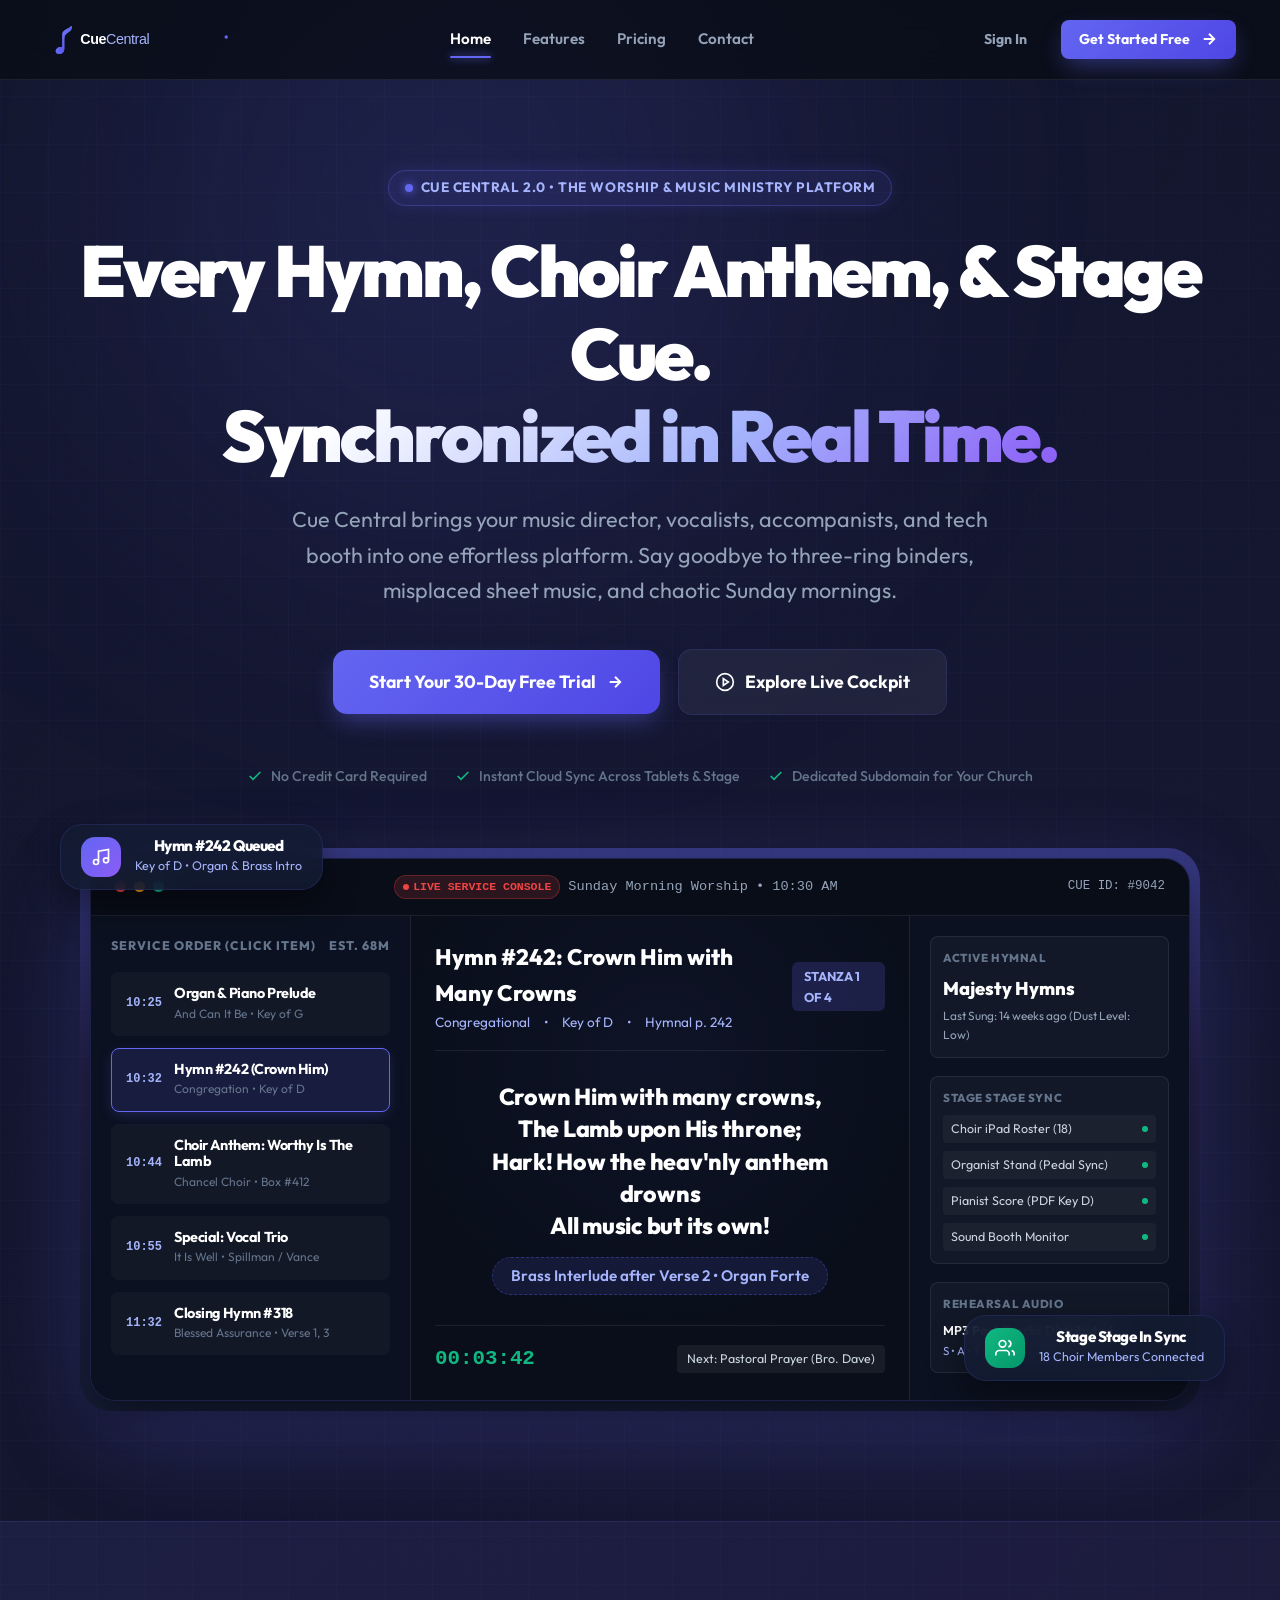
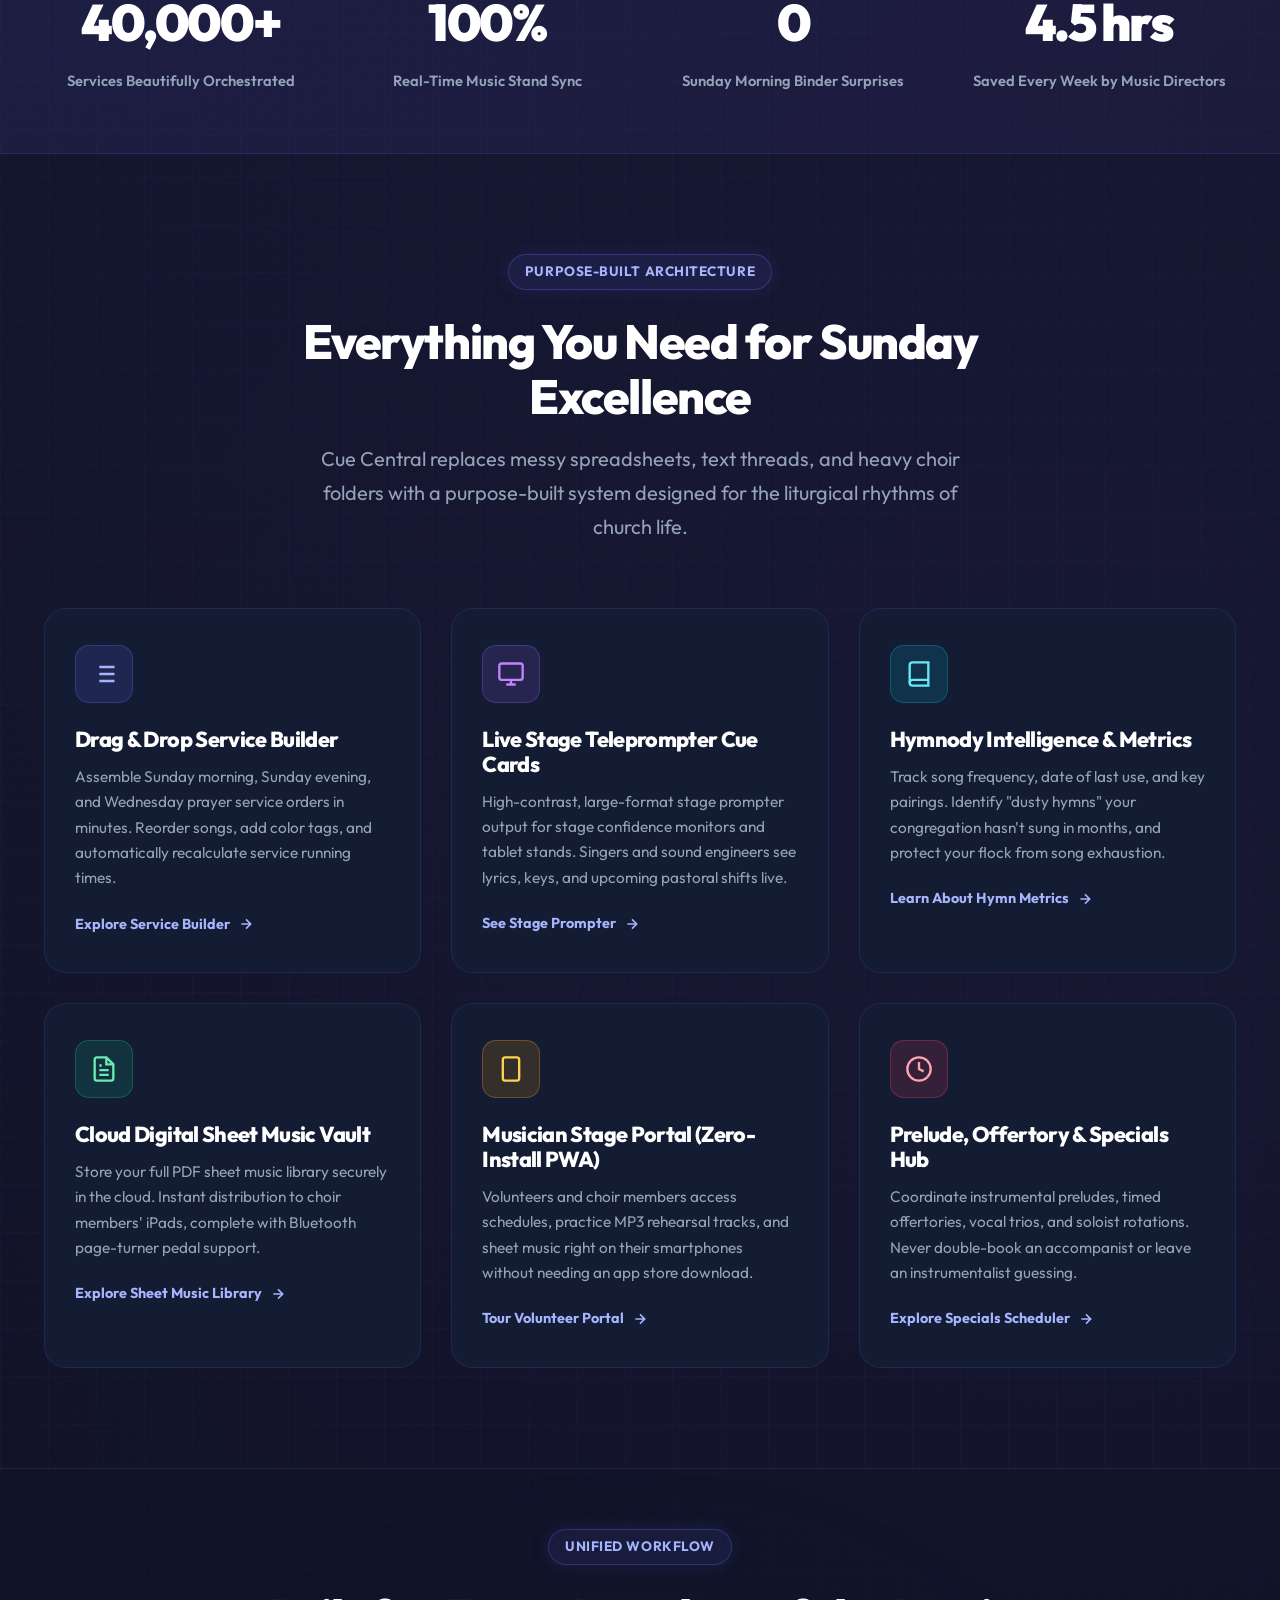
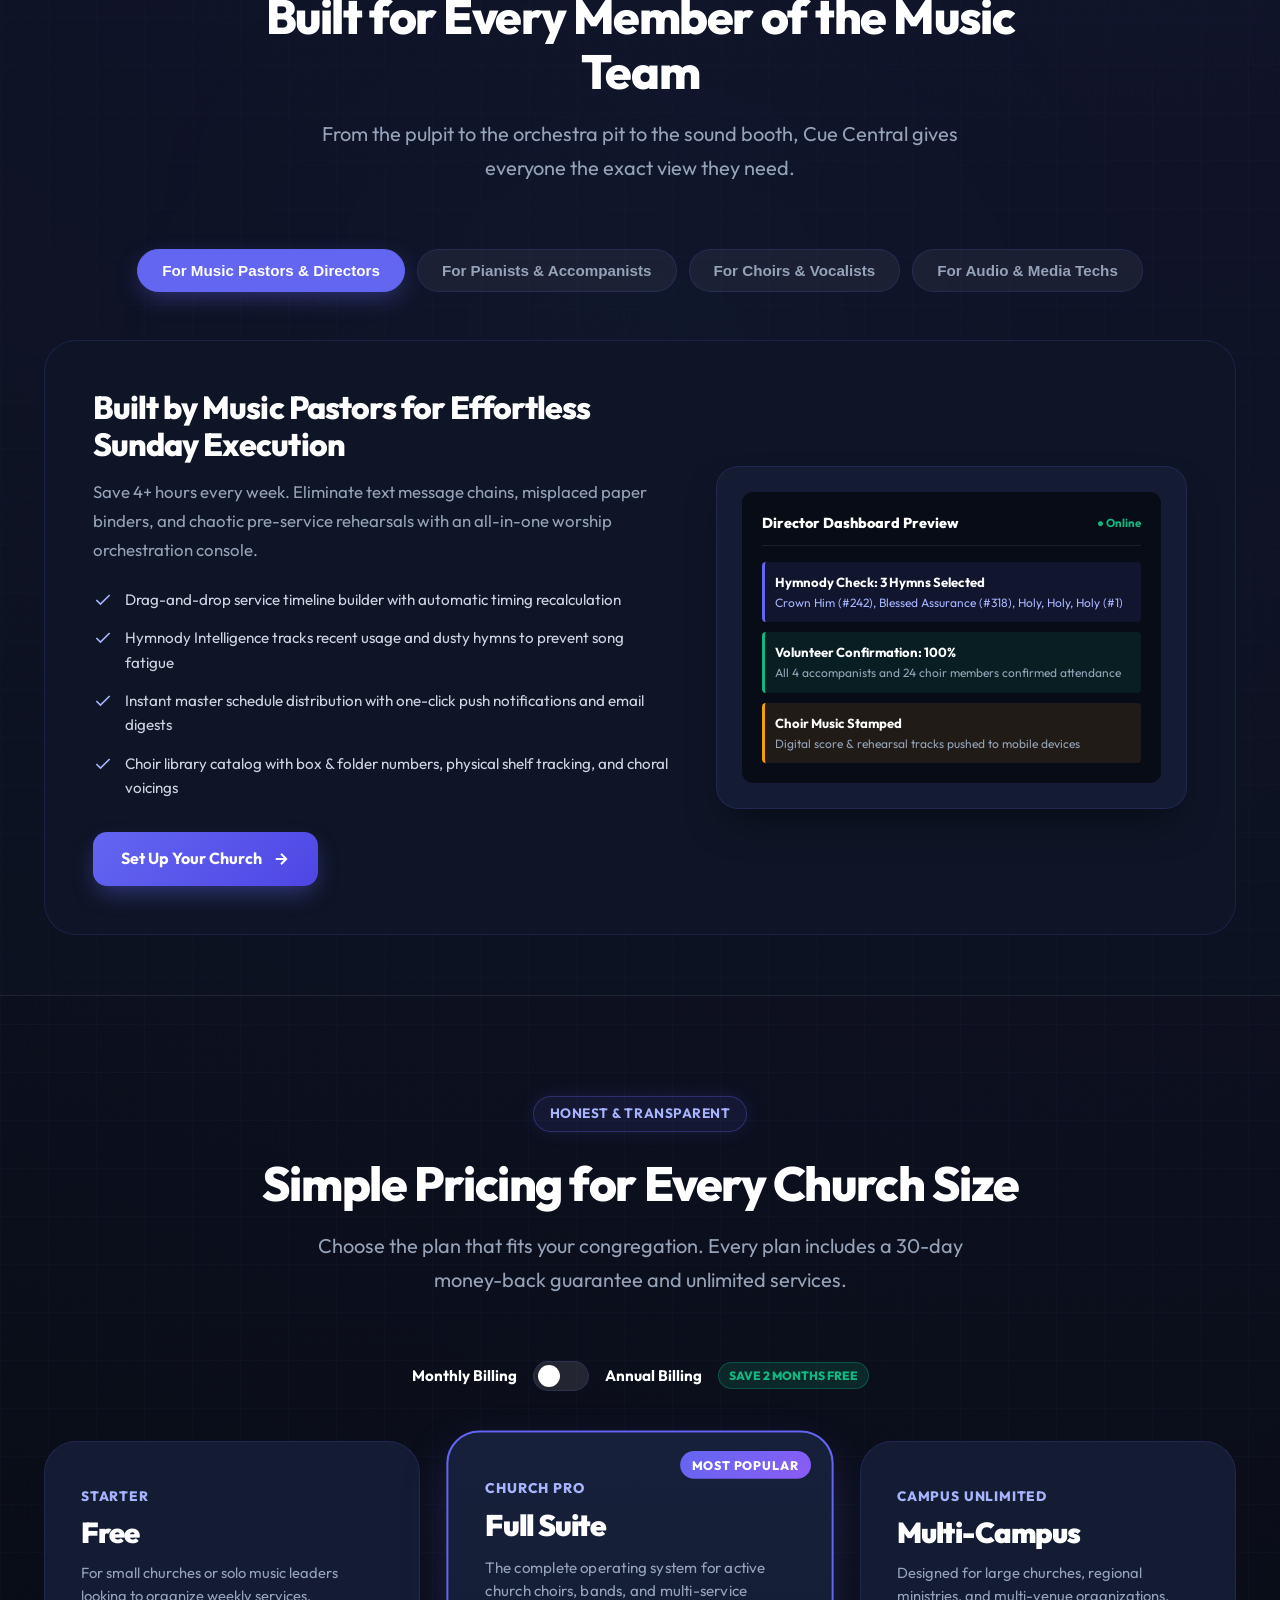
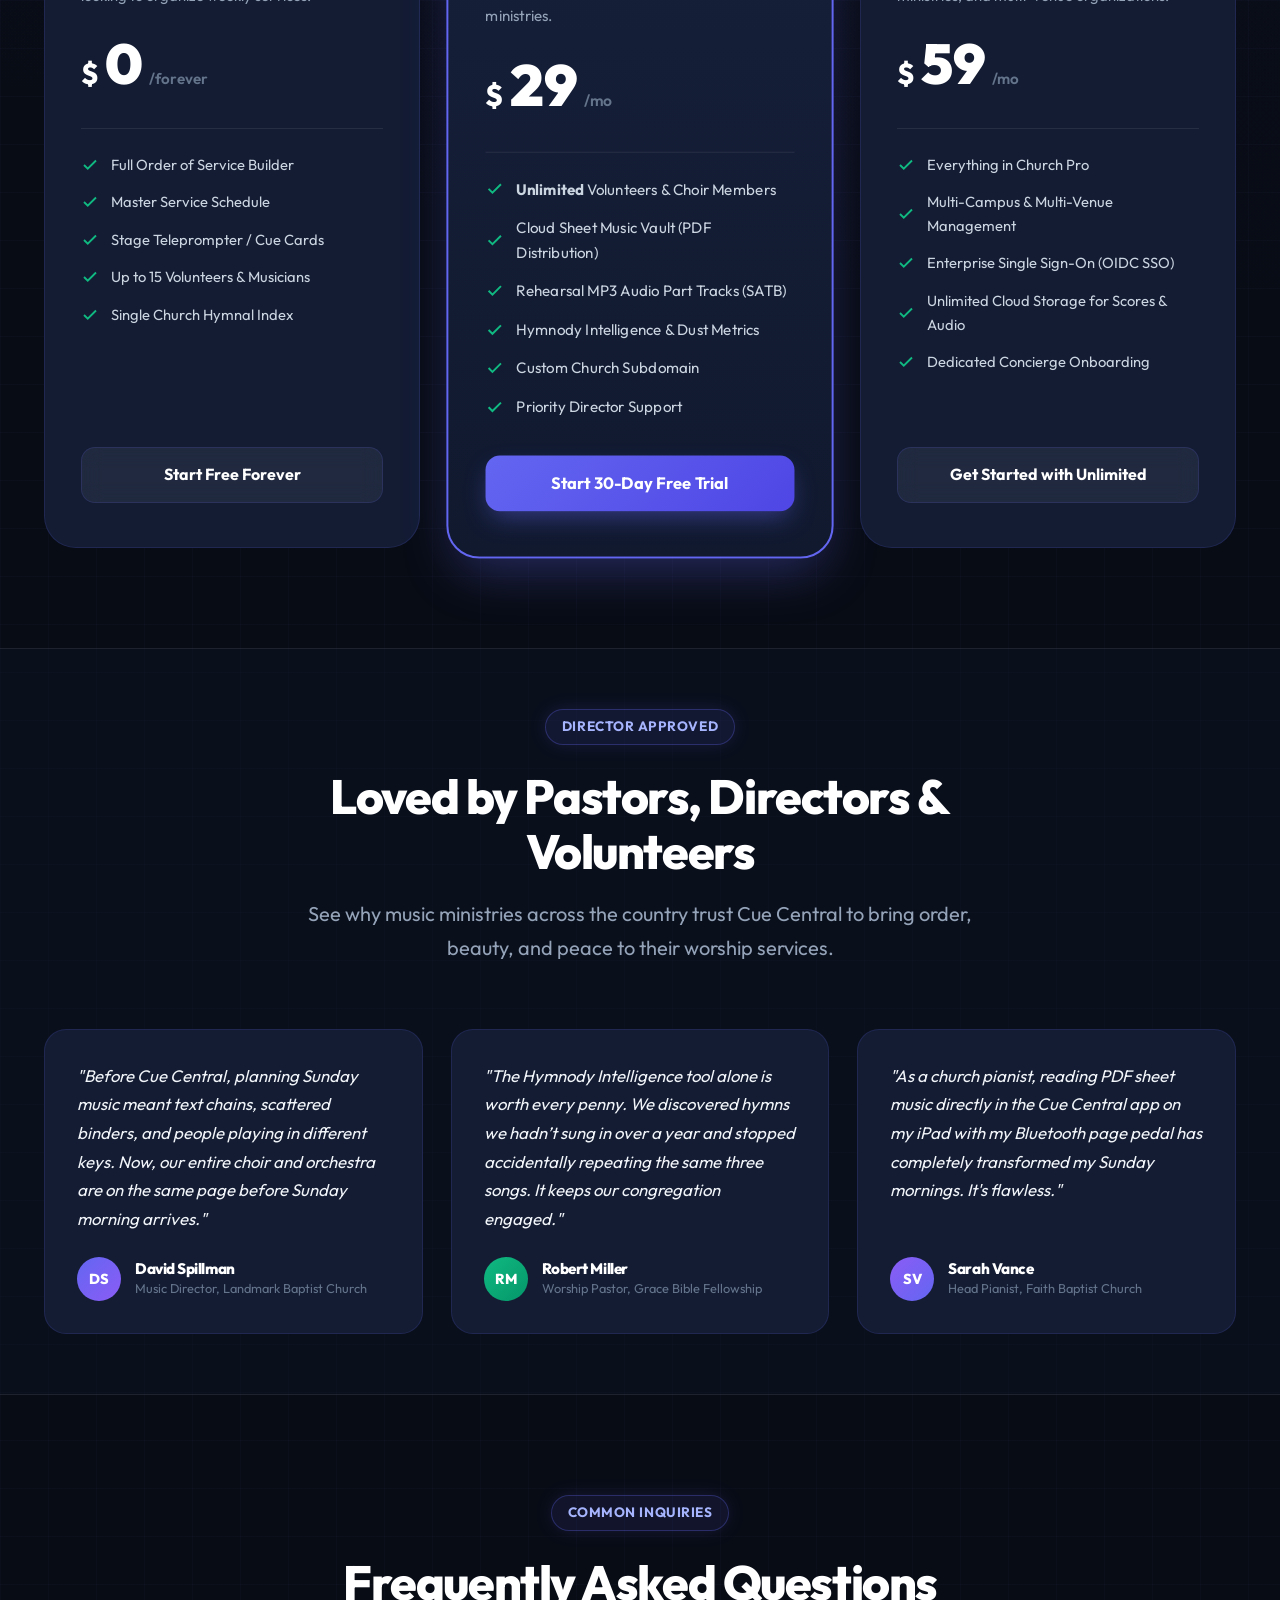
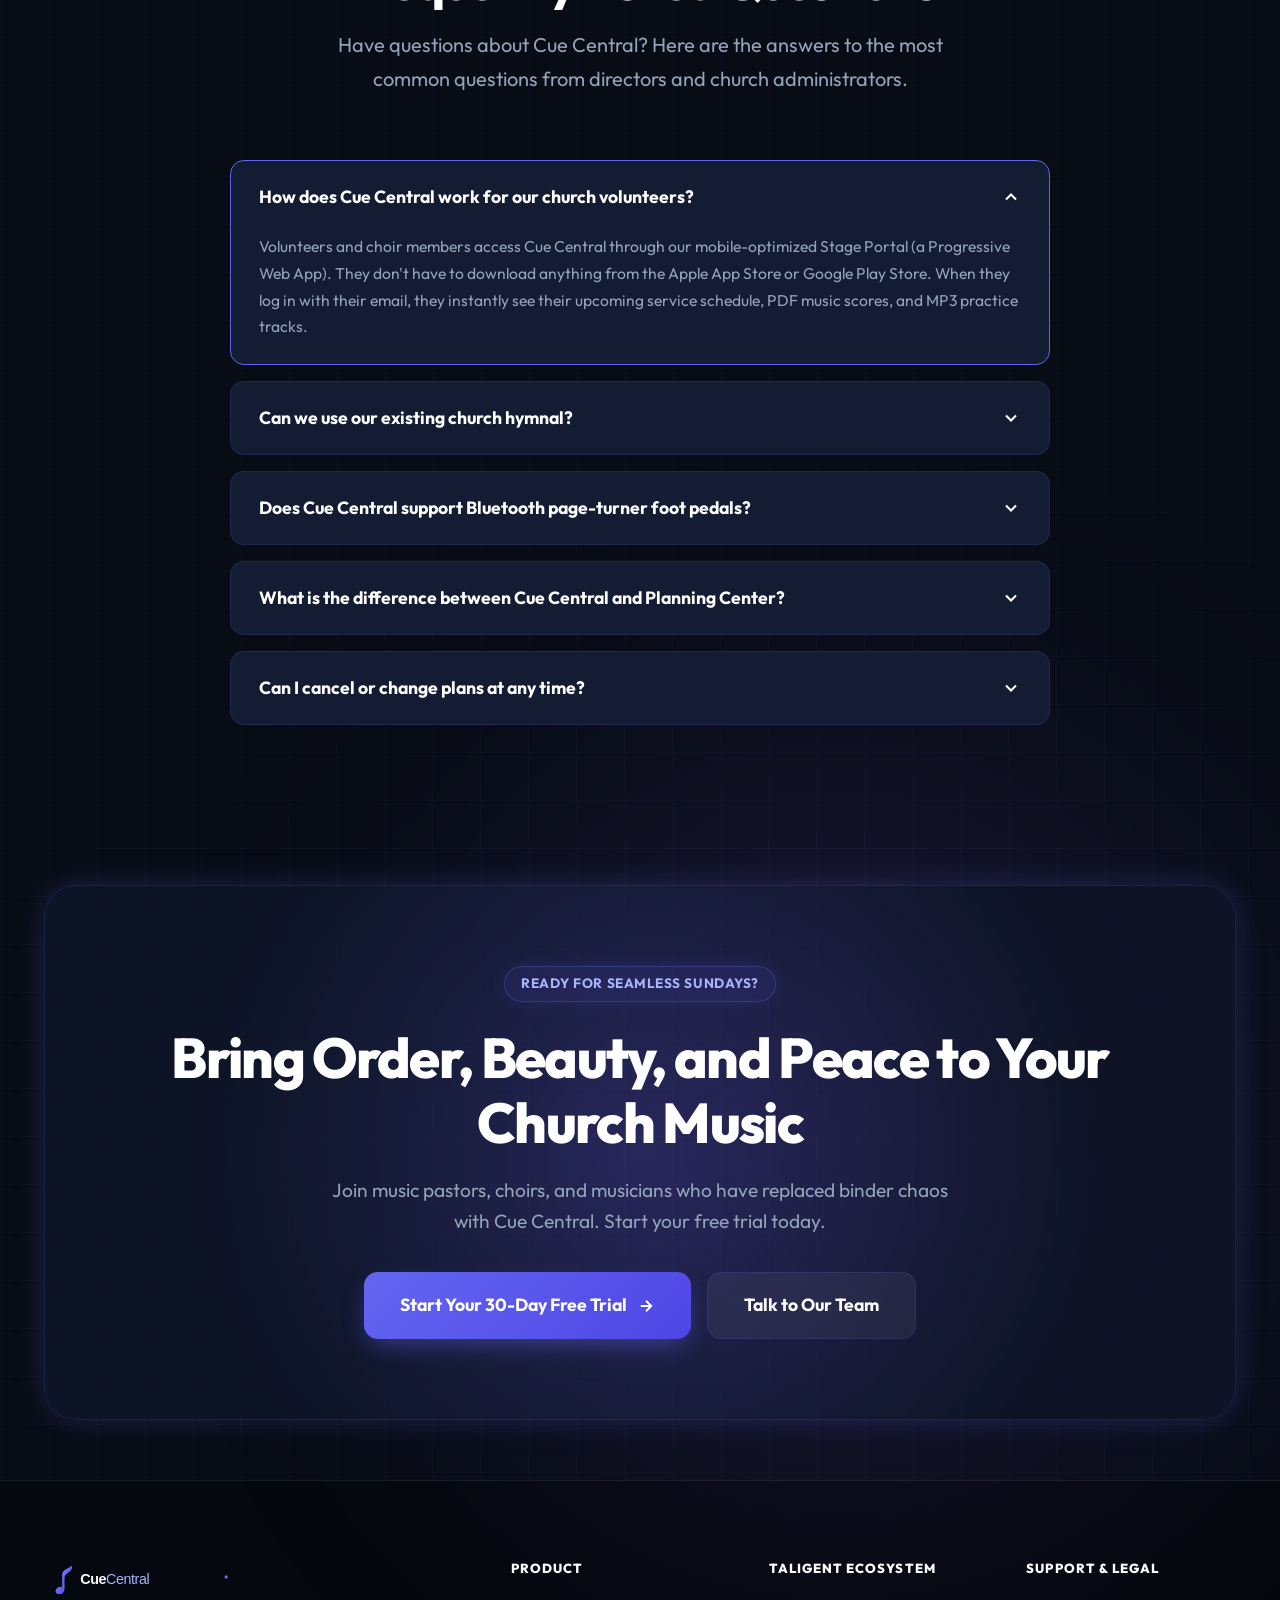
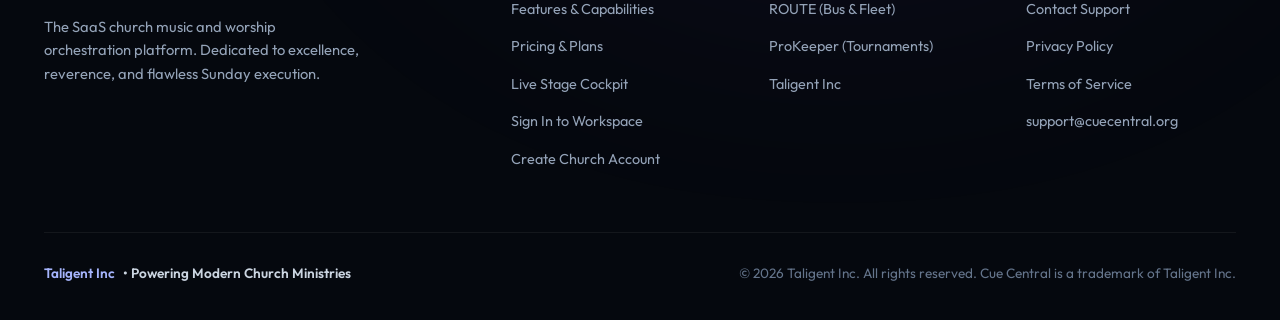
==== index.html @ e7637479 "feat: initial launch of Cue Central marketing site" ====
<!DOCTYPE html>
<html lang="en">
<head>
    <meta charset="UTF-8">
    <meta name="viewport" content="width=device-width, initial-scale=1.0">
    <title>Cue Central - The SaaS Church Music & Worship Orchestration Platform</title>
    <meta name="description" content="Cue Central synchronizes your church choir, accompanists, music director, and tech booth in real time. Plan services, distribute sheet music, and cue every moment perfectly.">

    <!-- Canonical URL -->
    <link rel="canonical" href="https://cuecentral.org/">

    <!-- Open Graph & Social Cards -->
    <meta property="og:type" content="website">
    <meta property="og:url" content="https://cuecentral.org/">
    <meta property="og:title" content="Cue Central - Church Music & Worship Orchestration Platform">
    <meta property="og:description" content="Plan services, manage your hymn library, distribute sheet music to tablets, and run high-contrast stage cue cards in real time.">
    <meta property="og:image" content="https://cuecentral.org/images/logos/icon.png">

    <!-- Twitter Card -->
    <meta name="twitter:card" content="summary_large_image">
    <meta name="twitter:title" content="Cue Central - Worship Service & Church Music Operating System">
    <meta name="twitter:description" content="The all-in-one church music platform for directors, choirs, accompanists, and tech teams.">

    <!-- Favicon & Touch Icons -->
    <link rel="icon" type="image/svg+xml" href="icons/favicon.svg">
    <link rel="apple-touch-icon" href="apple-touch-icon.png">

    <!-- Fonts -->
    <link rel="preconnect" href="https://fonts.googleapis.com">
    <link rel="preconnect" href="https://fonts.gstatic.com" crossorigin>
    <link href="https://fonts.googleapis.com/css2?family=Outfit:wght@300;400;500;600;700;800;900&display=swap" rel="stylesheet">

    <!-- Master Stylesheet -->
    <link rel="stylesheet" href="css/style.css">
</head>
<body>

    <!-- Ambient Ambient Glows -->
    <div class="ambient-glow glow-top-left"></div>
    <div class="ambient-glow glow-bottom-right"></div>
    <div class="ambient-glow glow-center"></div>

    <!-- Navigation Bar -->
    <header class="navbar">
        <div class="container nav-content">
            <a href="/" class="brand-logo" aria-label="Cue Central Home">
                <img src="images/logos/logo-horizontal-white.svg" alt="Cue Central Logo" height="38">
            </a>

            <nav class="nav-links">
                <a href="/" class="active">Home</a>
                <a href="features/">Features</a>
                <a href="pricing/">Pricing</a>
                <a href="contact/">Contact</a>
            </nav>

            <div class="nav-actions">
                <a href="https://app.cuecentral.org/login" class="btn btn-ghost btn-sm">Sign In</a>
                <a href="https://app.cuecentral.org/register" class="btn btn-primary btn-sm">
                    Get Started Free
                    <svg class="btn-icon" viewBox="0 0 24 24" fill="none" stroke="currentColor"><path d="M5 12h14M12 5l7 7-7 7"/></svg>
                </a>
            </div>

            <button class="mobile-toggle" aria-label="Toggle navigation menu">
                <svg width="24" height="24" viewBox="0 0 24 24" fill="none" stroke="currentColor" stroke-width="2"><path d="M4 6h16M4 12h16M4 18h16"/></svg>
            </button>
        </div>
    </header>

    <!-- Mobile Drawer -->
    <div class="mobile-drawer">
        <nav class="nav-links">
            <a href="/" class="active">Home</a>
            <a href="features/">Features</a>
            <a href="pricing/">Pricing</a>
            <a href="contact/">Contact</a>
            <a href="https://app.cuecentral.org/login">Sign In</a>
        </nav>
        <a href="https://app.cuecentral.org/register" class="btn btn-primary" style="width: 100%;">Get Started Free</a>
    </div>

    <!-- Hero Section -->
    <section class="hero">
        <div class="container">
            <div class="badge-pill">
                <span class="badge-dot"></span>
                Cue Central 2.0 • The Worship & Music Ministry Platform
            </div>

            <h1 class="hero-title">
                Every Hymn, Choir Anthem, &amp; Stage Cue. <br>
                <span class="gradient-text">Synchronized in Real Time.</span>
            </h1>

            <p class="hero-subtitle">
                Cue Central brings your music director, vocalists, accompanists, and tech booth into one effortless platform. 
                Say goodbye to three-ring binders, misplaced sheet music, and chaotic Sunday mornings.
            </p>

            <div class="hero-actions">
                <a href="https://app.cuecentral.org/register" class="btn btn-primary btn-lg">
                    Start Your 30-Day Free Trial
                    <svg class="btn-icon" viewBox="0 0 24 24" fill="none" stroke="currentColor"><path d="M5 12h14M12 5l7 7-7 7"/></svg>
                </a>
                <a href="#cockpit-demo" class="btn btn-secondary btn-lg">
                    <svg width="20" height="20" viewBox="0 0 24 24" fill="none" stroke="currentColor" stroke-width="2"><circle cx="12" cy="12" r="10"/><polygon points="10 8 16 12 10 16 10 8"/></svg>
                    Explore Live Cockpit
                </a>
            </div>

            <div class="trust-strip">
                <div class="trust-item">
                    <svg viewBox="0 0 24 24" fill="none" stroke="currentColor" stroke-width="2.5"><polyline points="20 6 9 17 4 12"/></svg>
                    <span>No Credit Card Required</span>
                </div>
                <div class="trust-item">
                    <svg viewBox="0 0 24 24" fill="none" stroke="currentColor" stroke-width="2.5"><polyline points="20 6 9 17 4 12"/></svg>
                    <span>Instant Cloud Sync Across Tablets &amp; Stage</span>
                </div>
                <div class="trust-item">
                    <svg viewBox="0 0 24 24" fill="none" stroke="currentColor" stroke-width="2.5"><polyline points="20 6 9 17 4 12"/></svg>
                    <span>Dedicated Subdomain for Your Church</span>
                </div>
            </div>

            <!-- Interactive Cockpit Preview Card -->
            <div class="cockpit-wrapper" id="cockpit-demo">
                <!-- Floating Badges -->
                <div class="hero-float-badge badge-float-left">
                    <div class="float-icon">
                        <svg width="20" height="20" viewBox="0 0 24 24" fill="none" stroke="currentColor" stroke-width="2"><path d="M9 18V5l12-2v13"/><circle cx="6" cy="18" r="3"/><circle cx="18" cy="16" r="3"/></svg>
                    </div>
                    <div class="float-text">
                        <h6>Hymn #242 Queued</h6>
                        <p>Key of D • Organ &amp; Brass Intro</p>
                    </div>
                </div>

                <div class="hero-float-badge badge-float-right">
                    <div class="float-icon" style="background: linear-gradient(135deg, #10b981 0%, #059669 100%);">
                        <svg width="20" height="20" viewBox="0 0 24 24" fill="none" stroke="currentColor" stroke-width="2"><path d="M17 21v-2a4 4 0 0 0-4-4H5a4 4 0 0 0-4 4v2"/><circle cx="9" cy="7" r="4"/><path d="M23 21v-2a4 4 0 0 0-3-3.87"/><path d="M16 3.13a4 4 0 0 1 0 7.75"/></svg>
                    </div>
                    <div class="float-text">
                        <h6>Stage Stage In Sync</h6>
                        <p>18 Choir Members Connected</p>
                    </div>
                </div>

                <div class="cockpit-frame">
                    <div class="cockpit-header">
                        <div class="cockpit-dots">
                            <span class="cockpit-dot dot-red"></span>
                            <span class="cockpit-dot dot-yellow"></span>
                            <span class="cockpit-dot dot-green"></span>
                        </div>
                        <div class="cockpit-title-bar">
                            <span class="cockpit-badge-live">LIVE SERVICE CONSOLE</span>
                            <span>Sunday Morning Worship • 10:30 AM</span>
                        </div>
                        <div style="font-size: 0.78rem; color: #94a3b8; font-family: var(--font-mono);">
                            CUE ID: #9042
                        </div>
                    </div>

                    <div class="cockpit-body">
                        <!-- Left: Interactive Timeline -->
                        <div class="cockpit-timeline">
                            <div class="timeline-header">
                                <span>Service Order (Click Item)</span>
                                <span>Est. 68m</span>
                            </div>

                            <div class="timeline-item" data-song-id="prelude">
                                <span class="timeline-time">10:25</span>
                                <div class="timeline-info">
                                    <h5>Organ &amp; Piano Prelude</h5>
                                    <p>And Can It Be • Key of G</p>
                                </div>
                            </div>

                            <div class="timeline-item active" data-song-id="hymn1">
                                <span class="timeline-time">10:32</span>
                                <div class="timeline-info">
                                    <h5>Hymn #242 (Crown Him)</h5>
                                    <p>Congregation • Key of D</p>
                                </div>
                            </div>

                            <div class="timeline-item" data-song-id="choir">
                                <span class="timeline-time">10:44</span>
                                <div class="timeline-info">
                                    <h5>Choir Anthem: Worthy Is The Lamb</h5>
                                    <p>Chancel Choir • Box #412</p>
                                </div>
                            </div>

                            <div class="timeline-item" data-song-id="special">
                                <span class="timeline-time">10:55</span>
                                <div class="timeline-info">
                                    <h5>Special: Vocal Trio</h5>
                                    <p>It Is Well • Spillman / Vance</p>
                                </div>
                            </div>

                            <div class="timeline-item" data-song-id="closing">
                                <span class="timeline-time">11:32</span>
                                <div class="timeline-info">
                                    <h5>Closing Hymn #318</h5>
                                    <p>Blessed Assurance • Verse 1, 3</p>
                                </div>
                            </div>
                        </div>

                        <!-- Center: Stage Prompter & Cue Card View -->
                        <div class="cockpit-stage">
                            <div class="stage-top-meta">
                                <div>
                                    <div class="stage-song-title">Hymn #242: Crown Him with Many Crowns</div>
                                    <div class="stage-song-details">
                                        <span>Congregational</span> • <span>Key of D</span> • <span>Hymnal p. 242</span>
                                    </div>
                                </div>
                                <span style="background: rgba(99, 102, 241, 0.2); color: #a5b4fc; padding: 4px 12px; border-radius: 6px; font-size: 0.8rem; font-weight: 700;">STANZA 1 OF 4</span>
                            </div>

                            <div class="stage-prompter-display">
                                <div class="prompter-stanza">
                                    Crown Him with many crowns,<br>
                                    The Lamb upon His throne;<br>
                                    Hark! How the heav'nly anthem drowns<br>
                                    All music but its own!
                                </div>
                                <div class="prompter-cue-line">
                                    Brass Interlude after Verse 2 • Organ Forte
                                </div>
                            </div>

                            <div class="stage-bottom-controls">
                                <div class="stage-timer">00:03:42</div>
                                <div style="display: flex; gap: 8px;">
                                    <span style="font-size: 0.78rem; background: rgba(255,255,255,0.06); padding: 4px 10px; border-radius: 4px; color: #cbd5e1;">Next: Pastoral Prayer (Bro. Dave)</span>
                                </div>
                            </div>
                        </div>

                        <!-- Right: Telemetry & Stage Sync -->
                        <div class="cockpit-telemetry">
                            <div class="telemetry-card">
                                <div class="telemetry-label">Active Hymnal</div>
                                <div class="telemetry-value">Majesty Hymns</div>
                                <div style="font-size: 0.74rem; color: #94a3b8; margin-top: 4px;">Last Sung: 14 weeks ago (Dust Level: Low)</div>
                            </div>

                            <div class="telemetry-card">
                                <div class="telemetry-label">Stage Stage Sync</div>
                                <div class="roster-pill-list">
                                    <div class="roster-pill">
                                        <span>Choir iPad Roster (18)</span>
                                        <span class="roster-status"></span>
                                    </div>
                                    <div class="roster-pill">
                                        <span>Organist Stand (Pedal Sync)</span>
                                        <span class="roster-status"></span>
                                    </div>
                                    <div class="roster-pill">
                                        <span>Pianist Score (PDF Key D)</span>
                                        <span class="roster-status"></span>
                                    </div>
                                    <div class="roster-pill">
                                        <span>Sound Booth Monitor</span>
                                        <span class="roster-status"></span>
                                    </div>
                                </div>
                            </div>

                            <div class="telemetry-card">
                                <div class="telemetry-label">Rehearsal Audio</div>
                                <div style="font-size: 0.8rem; font-weight: 600; color: #ffffff;">MP3 Part Tracks Distributed</div>
                                <div style="font-size: 0.72rem; color: #a5b4fc; margin-top: 2px;">S • A • T • B Voicings Ready</div>
                            </div>
                        </div>
                    </div>
                </div>
            </div>
        </div>
    </section>

    <!-- Stats Banner -->
    <section class="stats-banner">
        <div class="container">
            <div class="stats-grid">
                <div>
                    <div class="stat-num">40,000+</div>
                    <div class="stat-label">Services Beautifully Orchestrated</div>
                </div>
                <div>
                    <div class="stat-num">100%</div>
                    <div class="stat-label">Real-Time Music Stand Sync</div>
                </div>
                <div>
                    <div class="stat-num">0</div>
                    <div class="stat-label">Sunday Morning Binder Surprises</div>
                </div>
                <div>
                    <div class="stat-num">4.5 hrs</div>
                    <div class="stat-label">Saved Every Week by Music Directors</div>
                </div>
            </div>
        </div>
    </section>

    <!-- Core Features Grid -->
    <section class="section" id="features">
        <div class="container">
            <div class="section-header">
                <div class="badge-pill">Purpose-Built Architecture</div>
                <h2>Everything You Need for Sunday Excellence</h2>
                <p class="lead mx-auto">
                    Cue Central replaces messy spreadsheets, text threads, and heavy choir folders with a purpose-built system designed for the liturgical rhythms of church life.
                </p>
            </div>

            <div class="feature-grid">
                <!-- Feature 1 -->
                <div class="card">
                    <div class="card-icon-box icon-indigo">
                        <svg width="28" height="28" viewBox="0 0 24 24" fill="none" stroke="currentColor" stroke-width="2"><path d="M8 6h13M8 12h13M8 18h13M3 6h.01M3 12h.01M3 18h.01"/></svg>
                    </div>
                    <h3>Drag &amp; Drop Service Builder</h3>
                    <p>
                        Assemble Sunday morning, Sunday evening, and Wednesday prayer service orders in minutes. Reorder songs, add color tags, and automatically recalculate service running times.
                    </p>
                    <a href="features/#builder" class="card-link">
                        Explore Service Builder
                        <svg width="16" height="16" viewBox="0 0 24 24" fill="none" stroke="currentColor" stroke-width="2.5"><path d="M5 12h14M12 5l7 7-7 7"/></svg>
                    </a>
                </div>

                <!-- Feature 2 -->
                <div class="card">
                    <div class="card-icon-box icon-purple">
                        <svg width="28" height="28" viewBox="0 0 24 24" fill="none" stroke="currentColor" stroke-width="2"><rect x="2" y="3" width="20" height="14" rx="2"/><line x1="8" y1="21" x2="16" y2="21"/><line x1="12" y1="17" x2="12" y2="21"/></svg>
                    </div>
                    <h3>Live Stage Teleprompter Cue Cards</h3>
                    <p>
                        High-contrast, large-format stage prompter output for stage confidence monitors and tablet stands. Singers and sound engineers see lyrics, keys, and upcoming pastoral shifts live.
                    </p>
                    <a href="features/#cuecards" class="card-link">
                        See Stage Prompter
                        <svg width="16" height="16" viewBox="0 0 24 24" fill="none" stroke="currentColor" stroke-width="2.5"><path d="M5 12h14M12 5l7 7-7 7"/></svg>
                    </a>
                </div>

                <!-- Feature 3 -->
                <div class="card">
                    <div class="card-icon-box icon-cyan">
                        <svg width="28" height="28" viewBox="0 0 24 24" fill="none" stroke="currentColor" stroke-width="2"><path d="M4 19.5A2.5 2.5 0 0 1 6.5 17H20"/><path d="M6.5 2H20v20H6.5A2.5 2.5 0 0 1 4 19.5v-15A2.5 2.5 0 0 1 6.5 2z"/></svg>
                    </div>
                    <h3>Hymnody Intelligence &amp; Metrics</h3>
                    <p>
                        Track song frequency, date of last use, and key pairings. Identify "dusty hymns" your congregation hasn't sung in months, and protect your flock from song exhaustion.
                    </p>
                    <a href="features/#hymnody" class="card-link">
                        Learn About Hymn Metrics
                        <svg width="16" height="16" viewBox="0 0 24 24" fill="none" stroke="currentColor" stroke-width="2.5"><path d="M5 12h14M12 5l7 7-7 7"/></svg>
                    </a>
                </div>

                <!-- Feature 4 -->
                <div class="card">
                    <div class="card-icon-box icon-emerald">
                        <svg width="28" height="28" viewBox="0 0 24 24" fill="none" stroke="currentColor" stroke-width="2"><path d="M14 2H6a2 2 0 0 0-2 2v16a2 2 0 0 0 2 2h12a2 2 0 0 0 2-2V8z"/><polyline points="14 2 14 8 20 8"/><line x1="16" y1="13" x2="8" y2="13"/><line x1="16" y1="17" x2="8" y2="17"/><polyline points="10 9 9 9 8 9"/></svg>
                    </div>
                    <h3>Cloud Digital Sheet Music Vault</h3>
                    <p>
                        Store your full PDF sheet music library securely in the cloud. Instant distribution to choir members' iPads, complete with Bluetooth page-turner pedal support.
                    </p>
                    <a href="features/#sheetmusic" class="card-link">
                        Explore Sheet Music Library
                        <svg width="16" height="16" viewBox="0 0 24 24" fill="none" stroke="currentColor" stroke-width="2.5"><path d="M5 12h14M12 5l7 7-7 7"/></svg>
                    </a>
                </div>

                <!-- Feature 5 -->
                <div class="card">
                    <div class="card-icon-box icon-amber">
                        <svg width="28" height="28" viewBox="0 0 24 24" fill="none" stroke="currentColor" stroke-width="2"><rect x="5" y="2" width="14" height="20" rx="2" ry="2"/><line x1="12" y1="18" x2="12.01" y2="18"/></svg>
                    </div>
                    <h3>Musician Stage Portal (Zero-Install PWA)</h3>
                    <p>
                        Volunteers and choir members access schedules, practice MP3 rehearsal tracks, and sheet music right on their smartphones without needing an app store download.
                    </p>
                    <a href="features/#stage-portal" class="card-link">
                        Tour Volunteer Portal
                        <svg width="16" height="16" viewBox="0 0 24 24" fill="none" stroke="currentColor" stroke-width="2.5"><path d="M5 12h14M12 5l7 7-7 7"/></svg>
                    </a>
                </div>

                <!-- Feature 6 -->
                <div class="card">
                    <div class="card-icon-box icon-rose">
                        <svg width="28" height="28" viewBox="0 0 24 24" fill="none" stroke="currentColor" stroke-width="2"><circle cx="12" cy="12" r="10"/><polyline points="12 6 12 12 16 14"/></svg>
                    </div>
                    <h3>Prelude, Offertory &amp; Specials Hub</h3>
                    <p>
                        Coordinate instrumental preludes, timed offertories, vocal trios, and soloist rotations. Never double-book an accompanist or leave an instrumentalist guessing.
                    </p>
                    <a href="features/#specials" class="card-link">
                        Explore Specials Scheduler
                        <svg width="16" height="16" viewBox="0 0 24 24" fill="none" stroke="currentColor" stroke-width="2.5"><path d="M5 12h14M12 5l7 7-7 7"/></svg>
                    </a>
                </div>
            </div>
        </div>
    </section>

    <!-- Interactive Role Switcher -->
    <section class="section section-tight" style="background: rgba(14, 21, 38, 0.4); border-top: 1px solid var(--color-border-subtle); border-bottom: 1px solid var(--color-border-subtle);">
        <div class="container">
            <div class="section-header">
                <div class="badge-pill">Unified Workflow</div>
                <h2>Built for Every Member of the Music Team</h2>
                <p class="lead mx-auto">
                    From the pulpit to the orchestra pit to the sound booth, Cue Central gives everyone the exact view they need.
                </p>
            </div>

            <div class="role-tabs">
                <button class="role-tab-btn active" data-role="directors">For Music Pastors &amp; Directors</button>
                <button class="role-tab-btn" data-role="accompanists">For Pianists &amp; Accompanists</button>
                <button class="role-tab-btn" data-role="choirs">For Choirs &amp; Vocalists</button>
                <button class="role-tab-btn" data-role="media">For Audio &amp; Media Techs</button>
            </div>

            <div class="role-content-box">
                <div class="role-text">
                    <h3 id="role-content-title">Built by Music Pastors for Effortless Sunday Execution</h3>
                    <p id="role-content-desc">
                        Save 4+ hours every week. Eliminate text message chains, misplaced paper binders, and chaotic pre-service rehearsals with an all-in-one worship orchestration console.
                    </p>
                    <ul class="role-feature-list" id="role-content-list">
                        <li>
                            <svg viewBox="0 0 24 24" fill="none" stroke="currentColor" stroke-width="2"><polyline points="20 6 9 17 4 12"/></svg>
                            <span>Drag-and-drop service timeline builder with automatic timing recalculation</span>
                        </li>
                        <li>
                            <svg viewBox="0 0 24 24" fill="none" stroke="currentColor" stroke-width="2"><polyline points="20 6 9 17 4 12"/></svg>
                            <span>Hymnody Intelligence tracks recent usage and dusty hymns to prevent song fatigue</span>
                        </li>
                        <li>
                            <svg viewBox="0 0 24 24" fill="none" stroke="currentColor" stroke-width="2"><polyline points="20 6 9 17 4 12"/></svg>
                            <span>Instant master schedule distribution with one-click push notifications and email digests</span>
                        </li>
                        <li>
                            <svg viewBox="0 0 24 24" fill="none" stroke="currentColor" stroke-width="2"><polyline points="20 6 9 17 4 12"/></svg>
                            <span>Choir library catalog with box &amp; folder numbers, physical shelf tracking, and choral voicings</span>
                        </li>
                    </ul>
                    <a href="https://app.cuecentral.org/register" class="btn btn-primary">
                        Set Up Your Church
                        <svg class="btn-icon" viewBox="0 0 24 24" fill="none" stroke="currentColor"><path d="M5 12h14M12 5l7 7-7 7"/></svg>
                    </a>
                </div>

                <div class="role-visual">
                    <div style="background: rgba(8, 12, 21, 0.9); border-radius: 12px; padding: 20px; border: 1px solid var(--color-border);">
                        <div style="display: flex; align-items: center; justify-content: space-between; margin-bottom: 16px; border-bottom: 1px solid rgba(255,255,255,0.08); padding-bottom: 10px;">
                            <span style="font-weight: 800; font-size: 0.9rem; color: #ffffff;">Director Dashboard Preview</span>
                            <span style="font-size: 0.72rem; color: #10b981; font-weight: 700;">● Online</span>
                        </div>
                        <div style="display: flex; flex-direction: column; gap: 10px; font-size: 0.82rem;">
                            <div style="padding: 10px; background: rgba(99, 102, 241, 0.1); border-left: 3px solid #6366f1; border-radius: 4px;">
                                <div style="font-weight: 700; color: #ffffff;">Hymnody Check: 3 Hymns Selected</div>
                                <div style="color: #a5b4fc; font-size: 0.75rem;">Crown Him (#242), Blessed Assurance (#318), Holy, Holy, Holy (#1)</div>
                            </div>
                            <div style="padding: 10px; background: rgba(16, 185, 129, 0.1); border-left: 3px solid #10b981; border-radius: 4px;">
                                <div style="font-weight: 700; color: #ffffff;">Volunteer Confirmation: 100%</div>
                                <div style="color: #94a3b8; font-size: 0.75rem;">All 4 accompanists and 24 choir members confirmed attendance</div>
                            </div>
                            <div style="padding: 10px; background: rgba(245, 158, 11, 0.1); border-left: 3px solid #f59e0b; border-radius: 4px;">
                                <div style="font-weight: 700; color: #ffffff;">Choir Music Stamped</div>
                                <div style="color: #94a3b8; font-size: 0.75rem;">Digital score &amp; rehearsal tracks pushed to mobile devices</div>
                            </div>
                        </div>
                    </div>
                </div>
            </div>
        </div>
    </section>

    <!-- Pricing Section -->
    <section class="section" id="pricing">
        <div class="container">
            <div class="section-header">
                <div class="badge-pill">Honest &amp; Transparent</div>
                <h2>Simple Pricing for Every Church Size</h2>
                <p class="lead mx-auto">
                    Choose the plan that fits your congregation. Every plan includes a 30-day money-back guarantee and unlimited services.
                </p>
            </div>

            <!-- Frequency Toggle -->
            <div class="billing-toggle-wrapper">
                <span>Monthly Billing</span>
                <div class="billing-switch" aria-label="Toggle annual discount">
                    <span class="billing-knob"></span>
                </div>
                <span>Annual Billing</span>
                <span class="discount-tag">Save 2 Months Free</span>
            </div>

            <div class="pricing-grid">
                <!-- Free / Starter -->
                <div class="pricing-card">
                    <div>
                        <div class="plan-tier">Starter</div>
                        <h3 class="plan-name">Free</h3>
                        <p class="plan-desc">For small churches or solo music leaders looking to organize weekly services.</p>
                        <div class="plan-price-box">
                            <span class="price-currency">$</span>
                            <span class="price-amount">0</span>
                            <span class="price-period">/forever</span>
                        </div>
                        <ul class="plan-features">
                            <li>
                                <svg viewBox="0 0 24 24" fill="none" stroke="currentColor" stroke-width="2.5"><polyline points="20 6 9 17 4 12"/></svg>
                                <span>Full Order of Service Builder</span>
                            </li>
                            <li>
                                <svg viewBox="0 0 24 24" fill="none" stroke="currentColor" stroke-width="2.5"><polyline points="20 6 9 17 4 12"/></svg>
                                <span>Master Service Schedule</span>
                            </li>
                            <li>
                                <svg viewBox="0 0 24 24" fill="none" stroke="currentColor" stroke-width="2.5"><polyline points="20 6 9 17 4 12"/></svg>
                                <span>Stage Teleprompter / Cue Cards</span>
                            </li>
                            <li>
                                <svg viewBox="0 0 24 24" fill="none" stroke="currentColor" stroke-width="2.5"><polyline points="20 6 9 17 4 12"/></svg>
                                <span>Up to 15 Volunteers &amp; Musicians</span>
                            </li>
                            <li>
                                <svg viewBox="0 0 24 24" fill="none" stroke="currentColor" stroke-width="2.5"><polyline points="20 6 9 17 4 12"/></svg>
                                <span>Single Church Hymnal Index</span>
                            </li>
                        </ul>
                    </div>
                    <a href="https://app.cuecentral.org/register?plan=free" class="btn btn-secondary" style="width: 100%;">
                        Start Free Forever
                    </a>
                </div>

                <!-- Pro (Featured) -->
                <div class="pricing-card featured">
                    <span class="popular-ribbon">Most Popular</span>
                    <div>
                        <div class="plan-tier">Church Pro</div>
                        <h3 class="plan-name">Full Suite</h3>
                        <p class="plan-desc">The complete operating system for active church choirs, bands, and multi-service ministries.</p>
                        <div class="plan-price-box">
                            <span class="price-currency">$</span>
                            <span class="price-amount" id="price-pro">29</span>
                            <span class="price-period" id="period-pro">/mo</span>
                        </div>
                        <ul class="plan-features">
                            <li>
                                <svg viewBox="0 0 24 24" fill="none" stroke="currentColor" stroke-width="2.5"><polyline points="20 6 9 17 4 12"/></svg>
                                <span><strong>Unlimited</strong> Volunteers &amp; Choir Members</span>
                            </li>
                            <li>
                                <svg viewBox="0 0 24 24" fill="none" stroke="currentColor" stroke-width="2.5"><polyline points="20 6 9 17 4 12"/></svg>
                                <span>Cloud Sheet Music Vault (PDF Distribution)</span>
                            </li>
                            <li>
                                <svg viewBox="0 0 24 24" fill="none" stroke="currentColor" stroke-width="2.5"><polyline points="20 6 9 17 4 12"/></svg>
                                <span>Rehearsal MP3 Audio Part Tracks (SATB)</span>
                            </li>
                            <li>
                                <svg viewBox="0 0 24 24" fill="none" stroke="currentColor" stroke-width="2.5"><polyline points="20 6 9 17 4 12"/></svg>
                                <span>Hymnody Intelligence &amp; Dust Metrics</span>
                            </li>
                            <li>
                                <svg viewBox="0 0 24 24" fill="none" stroke="currentColor" stroke-width="2.5"><polyline points="20 6 9 17 4 12"/></svg>
                                <span>Custom Church Subdomain</span>
                            </li>
                            <li>
                                <svg viewBox="0 0 24 24" fill="none" stroke="currentColor" stroke-width="2.5"><polyline points="20 6 9 17 4 12"/></svg>
                                <span>Priority Director Support</span>
                            </li>
                        </ul>
                    </div>
                    <a href="https://app.cuecentral.org/register?plan=pro" class="btn btn-primary" style="width: 100%;">
                        Start 30-Day Free Trial
                    </a>
                </div>

                <!-- Unlimited / Campus -->
                <div class="pricing-card">
                    <div>
                        <div class="plan-tier">Campus Unlimited</div>
                        <h3 class="plan-name">Multi-Campus</h3>
                        <p class="plan-desc">Designed for large churches, regional ministries, and multi-venue organizations.</p>
                        <div class="plan-price-box">
                            <span class="price-currency">$</span>
                            <span class="price-amount" id="price-unlimited">59</span>
                            <span class="price-period" id="period-unlimited">/mo</span>
                        </div>
                        <ul class="plan-features">
                            <li>
                                <svg viewBox="0 0 24 24" fill="none" stroke="currentColor" stroke-width="2.5"><polyline points="20 6 9 17 4 12"/></svg>
                                <span>Everything in Church Pro</span>
                            </li>
                            <li>
                                <svg viewBox="0 0 24 24" fill="none" stroke="currentColor" stroke-width="2.5"><polyline points="20 6 9 17 4 12"/></svg>
                                <span>Multi-Campus &amp; Multi-Venue Management</span>
                            </li>
                            <li>
                                <svg viewBox="0 0 24 24" fill="none" stroke="currentColor" stroke-width="2.5"><polyline points="20 6 9 17 4 12"/></svg>
                                <span>Enterprise Single Sign-On (OIDC SSO)</span>
                            </li>
                            <li>
                                <svg viewBox="0 0 24 24" fill="none" stroke="currentColor" stroke-width="2.5"><polyline points="20 6 9 17 4 12"/></svg>
                                <span>Unlimited Cloud Storage for Scores &amp; Audio</span>
                            </li>
                            <li>
                                <svg viewBox="0 0 24 24" fill="none" stroke="currentColor" stroke-width="2.5"><polyline points="20 6 9 17 4 12"/></svg>
                                <span>Dedicated Concierge Onboarding</span>
                            </li>
                        </ul>
                    </div>
                    <a href="https://app.cuecentral.org/register?plan=unlimited" class="btn btn-secondary" style="width: 100%;">
                        Get Started with Unlimited
                    </a>
                </div>
            </div>
        </div>
    </section>

    <!-- Testimonials Section -->
    <section class="section section-tight" style="background: rgba(14, 21, 38, 0.4); border-top: 1px solid var(--color-border-subtle); border-bottom: 1px solid var(--color-border-subtle);">
        <div class="container">
            <div class="section-header">
                <div class="badge-pill">Director Approved</div>
                <h2>Loved by Pastors, Directors &amp; Volunteers</h2>
                <p class="lead mx-auto">
                    See why music ministries across the country trust Cue Central to bring order, beauty, and peace to their worship services.
                </p>
            </div>

            <div class="testimonial-grid">
                <div class="testimonial-card">
                    <p class="testimonial-quote">
                        "Before Cue Central, planning Sunday music meant text chains, scattered binders, and people playing in different keys. Now, our entire choir and orchestra are on the same page before Sunday morning arrives."
                    </p>
                    <div class="testimonial-author">
                        <div class="author-avatar">DS</div>
                        <div class="author-details">
                            <h5>David Spillman</h5>
                            <p>Music Director, Landmark Baptist Church</p>
                        </div>
                    </div>
                </div>

                <div class="testimonial-card">
                    <p class="testimonial-quote">
                        "The Hymnody Intelligence tool alone is worth every penny. We discovered hymns we hadn’t sung in over a year and stopped accidentally repeating the same three songs. It keeps our congregation engaged."
                    </p>
                    <div class="testimonial-author">
                        <div class="author-avatar" style="background: linear-gradient(135deg, #10b981 0%, #059669 100%);">RM</div>
                        <div class="author-details">
                            <h5>Robert Miller</h5>
                            <p>Worship Pastor, Grace Bible Fellowship</p>
                        </div>
                    </div>
                </div>

                <div class="testimonial-card">
                    <p class="testimonial-quote">
                        "As a church pianist, reading PDF sheet music directly in the Cue Central app on my iPad with my Bluetooth page pedal has completely transformed my Sunday mornings. It's flawless."
                    </p>
                    <div class="testimonial-author">
                        <div class="author-avatar" style="background: linear-gradient(135deg, #8b5cf6 0%, #6366f1 100%);">SV</div>
                        <div class="author-details">
                            <h5>Sarah Vance</h5>
                            <p>Head Pianist, Faith Baptist Church</p>
                        </div>
                    </div>
                </div>
            </div>
        </div>
    </section>

    <!-- FAQ Section -->
    <section class="section" id="faq">
        <div class="container">
            <div class="section-header">
                <div class="badge-pill">Common Inquiries</div>
                <h2>Frequently Asked Questions</h2>
                <p class="lead mx-auto">
                    Have questions about Cue Central? Here are the answers to the most common questions from directors and church administrators.
                </p>
            </div>

            <div class="faq-list">
                <div class="faq-item active">
                    <div class="faq-question">
                        <span>How does Cue Central work for our church volunteers?</span>
                        <svg class="faq-icon" viewBox="0 0 24 24" fill="none" stroke="currentColor" stroke-width="2.5"><polyline points="6 9 12 15 18 9"/></svg>
                    </div>
                    <div class="faq-answer">
                        Volunteers and choir members access Cue Central through our mobile-optimized Stage Portal (a Progressive Web App). They don't have to download anything from the Apple App Store or Google Play Store. When they log in with their email, they instantly see their upcoming service schedule, PDF music scores, and MP3 practice tracks.
                    </div>
                </div>

                <div class="faq-item">
                    <div class="faq-question">
                        <span>Can we use our existing church hymnal?</span>
                        <svg class="faq-icon" viewBox="0 0 24 24" fill="none" stroke="currentColor" stroke-width="2.5"><polyline points="6 9 12 15 18 9"/></svg>
                    </div>
                    <div class="faq-answer">
                        Yes! Cue Central supports major published hymnals (including Majesty Hymns, Baptist Hymnal, Great Hymns of the Faith, Living Hymns, and Soul-Stirring Songs), as well as custom hymnals. You can cross-reference page numbers, track song frequencies, and store hymn metadata specifically for your church's books.
                    </div>
                </div>

                <div class="faq-item">
                    <div class="faq-question">
                        <span>Does Cue Central support Bluetooth page-turner foot pedals?</span>
                        <svg class="faq-icon" viewBox="0 0 24 24" fill="none" stroke="currentColor" stroke-width="2.5"><polyline points="6 9 12 15 18 9"/></svg>
                    </div>
                    <div class="faq-answer">
                        Yes. The Cue Central sheet music viewer supports standard Bluetooth pedal hardware (like PageFlip, AirTurn, and Donner), allowing pianists and organists to turn pages hands-free without leaving their piano bench.
                    </div>
                </div>

                <div class="faq-item">
                    <div class="faq-question">
                        <span>What is the difference between Cue Central and Planning Center?</span>
                        <svg class="faq-icon" viewBox="0 0 24 24" fill="none" stroke="currentColor" stroke-width="2.5"><polyline points="6 9 12 15 18 9"/></svg>
                    </div>
                    <div class="faq-answer">
                        While generic church management tools are built primarily for modern band setlists and generic volunteer check-in, Cue Central is specifically engineered for church music departments. It features choir library box/shelf inventory, hymnody dust tracking, prelude/offertory timing sets, and dedicated high-contrast teleprompter cue cards for choir lofts and music stands.
                    </div>
                </div>

                <div class="faq-item">
                    <div class="faq-question">
                        <span>Can I cancel or change plans at any time?</span>
                        <svg class="faq-icon" viewBox="0 0 24 24" fill="none" stroke="currentColor" stroke-width="2.5"><polyline points="6 9 12 15 18 9"/></svg>
                    </div>
                    <div class="faq-answer">
                        Absolutely. There are no contracts or long-term commitments. You can upgrade, downgrade, or cancel your subscription at any time directly from your billing console.
                    </div>
                </div>
            </div>
        </div>
    </section>

    <!-- Final Call to Action -->
    <section class="section section-tight">
        <div class="container">
            <div class="cta-banner">
                <div class="badge-pill">Ready for Seamless Sundays?</div>
                <h2>Bring Order, Beauty, and Peace to Your Church Music</h2>
                <p>
                    Join music pastors, choirs, and musicians who have replaced binder chaos with Cue Central. Start your free trial today.
                </p>
                <div style="display: flex; justify-content: center; gap: 16px; flex-wrap: wrap;">
                    <a href="https://app.cuecentral.org/register" class="btn btn-primary btn-lg">
                        Start Your 30-Day Free Trial
                        <svg class="btn-icon" viewBox="0 0 24 24" fill="none" stroke="currentColor"><path d="M5 12h14M12 5l7 7-7 7"/></svg>
                    </a>
                    <a href="contact/" class="btn btn-secondary btn-lg">Talk to Our Team</a>
                </div>
            </div>
        </div>
    </section>

    <!-- Footer -->
    <footer class="footer">
        <div class="container">
            <div class="footer-top">
                <div class="footer-brand">
                    <a href="/" class="brand-logo">
                        <img src="images/logos/logo-horizontal-white.svg" alt="Cue Central Logo" height="34">
                    </a>
                    <p>
                        The SaaS church music and worship orchestration platform. Dedicated to excellence, reverence, and flawless Sunday execution.
                    </p>
                </div>

                <div>
                    <h4 class="footer-heading">Product</h4>
                    <ul class="footer-links">
                        <li><a href="features/">Features &amp; Capabilities</a></li>
                        <li><a href="pricing/">Pricing &amp; Plans</a></li>
                        <li><a href="#cockpit-demo">Live Stage Cockpit</a></li>
                        <li><a href="https://app.cuecentral.org/login">Sign In to Workspace</a></li>
                        <li><a href="https://app.cuecentral.org/register">Create Church Account</a></li>
                    </ul>
                </div>

                <div>
                    <h4 class="footer-heading">Taligent Ecosystem</h4>
                    <ul class="footer-links">
                        <li><a href="https://routeapp.org" target="_blank" rel="noopener">ROUTE (Bus &amp; Fleet)</a></li>
                        <li><a href="https://prokeeper.org" target="_blank" rel="noopener">ProKeeper (Tournaments)</a></li>
                        <li><a href="https://taligent.dev" target="_blank" rel="noopener">Taligent Inc</a></li>
                    </ul>
                </div>

                <div>
                    <h4 class="footer-heading">Support &amp; Legal</h4>
                    <ul class="footer-links">
                        <li><a href="contact/">Contact Support</a></li>
                        <li><a href="privacy/">Privacy Policy</a></li>
                        <li><a href="terms/">Terms of Service</a></li>
                        <li><a href="mailto:support@cuecentral.org">support@cuecentral.org</a></li>
                    </ul>
                </div>
            </div>

            <div class="footer-bottom">
                <div class="taligent-badge">
                    <span>Taligent Inc</span> • Powering Modern Church Ministries
                </div>
                <div>
                    &copy; 2026 Taligent Inc. All rights reserved. Cue Central is a trademark of Taligent Inc.
                </div>
            </div>
        </div>
    </footer>

    <!-- Master Scripts -->
    <script src="js/main.js"></script>
</body>
</html>
---- css/style.css ----
/* ==========================================================================
   Cue Central - Master Stylesheet
   SaaS Church Music & Worship Orchestration Platform
   Brand Aesthetics: Midnight Obsidian (#090d16), Electric Indigo (#6366f1), Violet (#8b5cf6)
   Taligent Inc - Company Architecture
   ========================================================================== */

:root {
    --color-midnight: #080c15;
    --color-surface-navy: #0e1526;
    --color-surface-card: #131c33;
    --color-surface-card-subtle: rgba(19, 28, 51, 0.7);
    --color-surface-hover: #1a2744;
    --color-surface-light: #ffffff;
    
    --color-border: rgba(99, 102, 241, 0.16);
    --color-border-glow: rgba(99, 102, 241, 0.45);
    --color-border-subtle: rgba(255, 255, 255, 0.08);

    --color-brand-indigo: #6366f1;
    --color-brand-indigo-light: #a5b4fc;
    --color-brand-indigo-dark: #4f46e5;
    --color-brand-purple: #8b5cf6;
    --color-brand-violet: #a855f7;
    --color-brand-cyan: #06b6d4;
    --color-brand-emerald: #10b981;
    --color-brand-amber: #f59e0b;
    --color-brand-rose: #f43f5e;

    --color-text-white: #ffffff;
    --color-text-body: #94a3b8;
    --color-text-muted: #64748b;
    --color-text-light: #cbd5e1;

    --font-main: 'Outfit', -apple-system, BlinkMacSystemFont, "Segoe UI", Roboto, sans-serif;
    --font-mono: ui-monospace, SFMono-Regular, Menlo, Monaco, Consolas, monospace;

    --radius-sm: 8px;
    --radius-md: 14px;
    --radius-lg: 22px;
    --radius-xl: 32px;
    --radius-full: 9999px;

    --shadow-glow: 0 0 35px -5px rgba(99, 102, 241, 0.3);
    --shadow-glow-purple: 0 0 35px -5px rgba(139, 92, 246, 0.3);
    --shadow-card: 0 20px 40px -15px rgba(0, 0, 0, 0.55);
    
    --transition-fast: 0.2s cubic-bezier(0.4, 0, 0.2, 1);
    --transition-normal: 0.35s cubic-bezier(0.16, 1, 0.3, 1);
    --transition-bounce: 0.5s cubic-bezier(0.34, 1.56, 0.64, 1);
}

/* Base & Reset */
*, *::before, *::after {
    box-sizing: border-box;
    margin: 0;
    padding: 0;
}

html {
    scroll-behavior: smooth;
    font-family: var(--font-main);
    background-color: var(--color-midnight);
    color: var(--color-text-white);
    line-height: 1.6;
    -webkit-font-smoothing: antialiased;
    -moz-osx-font-smoothing: grayscale;
}

body {
    min-height: 100vh;
    overflow-x: hidden;
    position: relative;
    background-color: var(--color-midnight);
    background-image: 
        radial-gradient(circle at 50% 0%, rgba(99, 102, 241, 0.12) 0%, transparent 60%),
        radial-gradient(circle at 85% 30%, rgba(139, 92, 246, 0.08) 0%, transparent 45%),
        linear-gradient(rgba(99, 102, 241, 0.03) 1px, transparent 1px),
        linear-gradient(90deg, rgba(99, 102, 241, 0.03) 1px, transparent 1px);
    background-size: 100% 100%, 100% 100%, 48px 48px, 48px 48px;
}

/* Custom Selection */
::selection {
    background: var(--color-brand-indigo);
    color: #ffffff;
}

/* Ambient Background Glows */
.ambient-glow {
    position: absolute;
    border-radius: 50%;
    filter: blur(140px);
    pointer-events: none;
    z-index: 0;
}

.glow-top-left {
    top: -120px;
    left: 10%;
    width: 650px;
    height: 650px;
    background: rgba(99, 102, 241, 0.15);
}

.glow-bottom-right {
    bottom: 5%;
    right: 5%;
    width: 750px;
    height: 750px;
    background: rgba(139, 92, 246, 0.12);
}

.glow-center {
    top: 40%;
    left: 30%;
    width: 500px;
    height: 500px;
    background: rgba(6, 182, 212, 0.06);
}

/* Layout Utilities */
.container {
    width: 100%;
    max-width: 1240px;
    margin: 0 auto;
    padding: 0 24px;
    position: relative;
    z-index: 1;
}

.section {
    padding: 100px 0;
    position: relative;
    z-index: 1;
}

.section-tight {
    padding: 60px 0;
}

/* Typography Helpers */
h1, h2, h3, h4, h5, h6 {
    font-weight: 800;
    line-height: 1.15;
    letter-spacing: -0.03em;
    color: var(--color-text-white);
}

.gradient-text {
    background: linear-gradient(135deg, #ffffff 15%, var(--color-brand-indigo-light) 60%, var(--color-brand-purple) 100%);
    -webkit-background-clip: text;
    -webkit-text-fill-color: transparent;
}

.gradient-indigo-cyan {
    background: linear-gradient(135deg, #a5b4fc 0%, #818cf8 40%, #38bdf8 100%);
    -webkit-background-clip: text;
    -webkit-text-fill-color: transparent;
}

p.lead {
    font-size: 1.25rem;
    font-weight: 400;
    color: var(--color-text-body);
    line-height: 1.7;
    max-width: 680px;
}

.text-center { text-align: center; }
.mx-auto { margin-left: auto; margin-right: auto; }

/* Eyebrow Badge */
.badge-pill {
    display: inline-flex;
    align-items: center;
    gap: 8px;
    padding: 6px 16px;
    background: rgba(99, 102, 241, 0.1);
    border: 1px solid rgba(99, 102, 241, 0.3);
    border-radius: var(--radius-full);
    color: var(--color-brand-indigo-light);
    font-size: 0.85rem;
    font-weight: 700;
    letter-spacing: 0.04em;
    text-transform: uppercase;
    margin-bottom: 24px;
    box-shadow: 0 0 20px -3px rgba(99, 102, 241, 0.2);
}

.badge-dot {
    width: 8px;
    height: 8px;
    border-radius: 50%;
    background-color: var(--color-brand-indigo);
    box-shadow: 0 0 10px var(--color-brand-indigo);
    animation: pulseDot 2s infinite;
}

@keyframes pulseDot {
    0%, 100% { opacity: 1; transform: scale(1); }
    50% { opacity: 0.4; transform: scale(0.85); }
}

/* Buttons */
.btn {
    display: inline-flex;
    align-items: center;
    justify-content: center;
    gap: 10px;
    padding: 14px 28px;
    font-size: 1rem;
    font-weight: 700;
    border-radius: var(--radius-md);
    text-decoration: none;
    transition: all var(--transition-normal);
    cursor: pointer;
    border: none;
    white-space: nowrap;
}

.btn-primary {
    background: linear-gradient(135deg, var(--color-brand-indigo) 0%, var(--color-brand-indigo-dark) 100%);
    color: #ffffff;
    box-shadow: 0 10px 25px -5px rgba(99, 102, 241, 0.45);
    position: relative;
    overflow: hidden;
}

.btn-primary::after {
    content: '';
    position: absolute;
    top: 0;
    left: -100%;
    width: 100%;
    height: 100%;
    background: linear-gradient(90deg, transparent, rgba(255, 255, 255, 0.2), transparent);
    transition: left 0.6s ease;
}

.btn-primary:hover {
    transform: translateY(-2px);
    box-shadow: 0 15px 35px -5px rgba(99, 102, 241, 0.6);
}

.btn-primary:hover::after {
    left: 100%;
}

.btn-secondary {
    background: rgba(255, 255, 255, 0.06);
    color: #ffffff;
    border: 1px solid var(--color-border);
    backdrop-filter: blur(10px);
}

.btn-secondary:hover {
    background: rgba(255, 255, 255, 0.12);
    border-color: var(--color-brand-indigo-light);
    transform: translateY(-2px);
    color: #ffffff;
}

.btn-ghost {
    background: transparent;
    color: var(--color-text-body);
}

.btn-ghost:hover {
    color: var(--color-text-white);
}

.btn-sm {
    padding: 8px 18px;
    font-size: 0.88rem;
    border-radius: var(--radius-sm);
}

.btn-lg {
    padding: 18px 36px;
    font-size: 1.1rem;
    border-radius: var(--radius-md);
}

.btn-icon {
    width: 18px;
    height: 18px;
    stroke-width: 2.5;
    transition: transform var(--transition-fast);
}

.btn:hover .btn-icon {
    transform: translateX(3px);
}

/* ==========================================================================
   Navigation Bar
   ========================================================================== */
.navbar {
    position: fixed;
    top: 0;
    left: 0;
    right: 0;
    height: 80px;
    z-index: 100;
    transition: all var(--transition-normal);
    background: rgba(8, 12, 21, 0.75);
    backdrop-filter: blur(16px);
    -webkit-backdrop-filter: blur(16px);
    border-bottom: 1px solid var(--color-border-subtle);
}

.navbar.scrolled {
    background: rgba(8, 12, 21, 0.92);
    border-bottom: 1px solid var(--color-border);
    box-shadow: 0 10px 30px rgba(0, 0, 0, 0.3);
}

.nav-content {
    display: flex;
    align-items: center;
    justify-content: space-between;
    height: 100%;
}

.brand-logo {
    display: flex;
    align-items: center;
    gap: 12px;
    text-decoration: none;
}

.brand-logo img {
    height: 38px;
    width: auto;
}

.nav-links {
    display: flex;
    align-items: center;
    gap: 32px;
}

.nav-links a {
    color: var(--color-text-body);
    font-size: 0.95rem;
    font-weight: 600;
    text-decoration: none;
    transition: color var(--transition-fast);
    position: relative;
}

.nav-links a:hover,
.nav-links a.active {
    color: #ffffff;
}

.nav-links a.active::after {
    content: '';
    position: absolute;
    bottom: -6px;
    left: 0;
    right: 0;
    height: 2px;
    background: var(--color-brand-indigo);
    border-radius: 2px;
    box-shadow: 0 0 8px var(--color-brand-indigo);
}

.nav-actions {
    display: flex;
    align-items: center;
    gap: 16px;
}

.mobile-toggle {
    display: none;
    background: transparent;
    border: 1px solid var(--color-border);
    color: #ffffff;
    width: 42px;
    height: 42px;
    border-radius: var(--radius-sm);
    cursor: pointer;
    align-items: center;
    justify-content: center;
}

/* Mobile Drawer */
.mobile-drawer {
    display: none;
    position: fixed;
    top: 80px;
    left: 0;
    right: 0;
    background: rgba(8, 12, 21, 0.98);
    backdrop-filter: blur(20px);
    border-bottom: 1px solid var(--color-border);
    padding: 24px;
    z-index: 99;
    flex-direction: column;
    gap: 20px;
    transform: translateY(-10px);
    opacity: 0;
    transition: all var(--transition-normal);
    pointer-events: none;
}

.mobile-drawer.open {
    display: flex;
    transform: translateY(0);
    opacity: 1;
    pointer-events: auto;
}

.mobile-drawer .nav-links {
    flex-direction: column;
    align-items: flex-start;
    gap: 18px;
    width: 100%;
}

.mobile-drawer .nav-links a {
    font-size: 1.15rem;
    width: 100%;
    padding: 8px 0;
}

/* ==========================================================================
   Hero Section
   ========================================================================== */
.hero {
    padding-top: 170px;
    padding-bottom: 110px;
    text-align: center;
    position: relative;
    overflow: hidden;
}

.hero-title {
    font-size: clamp(2.5rem, 6vw, 4.5rem);
    margin-bottom: 24px;
    font-weight: 900;
    letter-spacing: -0.04em;
}

.hero-subtitle {
    font-size: clamp(1.1rem, 2vw, 1.35rem);
    color: var(--color-text-body);
    max-width: 740px;
    margin: 0 auto 40px auto;
    font-weight: 400;
    line-height: 1.65;
}

.hero-actions {
    display: flex;
    align-items: center;
    justify-content: center;
    gap: 18px;
    margin-bottom: 50px;
    flex-wrap: wrap;
}

/* Trust Ticker */
.trust-strip {
    display: flex;
    align-items: center;
    justify-content: center;
    gap: 28px;
    font-size: 0.88rem;
    color: var(--color-text-muted);
    font-weight: 500;
    margin-bottom: 60px;
    flex-wrap: wrap;
}

.trust-item {
    display: flex;
    align-items: center;
    gap: 8px;
}

.trust-item svg {
    width: 16px;
    height: 16px;
    color: var(--color-brand-emerald);
}

/* Hero Cockpit / Live Preview */
.cockpit-wrapper {
    position: relative;
    max-width: 1120px;
    margin: 0 auto;
    border-radius: var(--radius-xl);
    padding: 10px;
    background: linear-gradient(180deg, rgba(99, 102, 241, 0.4) 0%, rgba(139, 92, 246, 0.1) 40%, rgba(19, 28, 51, 0.8) 100%);
    box-shadow: 0 30px 100px -20px rgba(99, 102, 241, 0.35);
}

.cockpit-frame {
    background: var(--color-surface-navy);
    border-radius: calc(var(--radius-xl) - 6px);
    overflow: hidden;
    border: 1px solid var(--color-border);
    box-shadow: var(--shadow-card);
}

.cockpit-header {
    background: rgba(8, 12, 21, 0.8);
    padding: 16px 24px;
    display: flex;
    align-items: center;
    justify-content: space-between;
    border-bottom: 1px solid var(--color-border-subtle);
}

.cockpit-dots {
    display: flex;
    gap: 8px;
}

.cockpit-dot {
    width: 11px;
    height: 11px;
    border-radius: 50%;
}

.dot-red { background: #ef4444; }
.dot-yellow { background: #f59e0b; }
.dot-green { background: #10b981; }

.cockpit-title-bar {
    font-size: 0.85rem;
    font-family: var(--font-mono);
    color: var(--color-text-body);
    display: flex;
    align-items: center;
    gap: 8px;
}

.cockpit-badge-live {
    background: rgba(239, 68, 68, 0.15);
    color: #ef4444;
    border: 1px solid rgba(239, 68, 68, 0.3);
    padding: 2px 8px;
    border-radius: var(--radius-full);
    font-size: 0.72rem;
    font-weight: 700;
    display: inline-flex;
    align-items: center;
    gap: 4px;
}

.cockpit-badge-live::before {
    content: '';
    width: 6px;
    height: 6px;
    border-radius: 50%;
    background: #ef4444;
    animation: pulseDot 1.5s infinite;
}

/* Cockpit Inner Workspace */
.cockpit-body {
    display: grid;
    grid-template-columns: 320px 1fr 280px;
    min-height: 480px;
    background: #090e1a;
    text-align: left;
}

/* Cockpit Left: Service Timeline */
.cockpit-timeline {
    border-right: 1px solid var(--color-border-subtle);
    padding: 20px;
    background: rgba(14, 21, 38, 0.5);
    display: flex;
    flex-direction: column;
    gap: 12px;
}

.timeline-header {
    font-size: 0.78rem;
    font-weight: 800;
    text-transform: uppercase;
    letter-spacing: 0.08em;
    color: var(--color-text-muted);
    margin-bottom: 4px;
    display: flex;
    justify-content: space-between;
}

.timeline-item {
    padding: 12px 14px;
    border-radius: var(--radius-sm);
    background: rgba(255, 255, 255, 0.03);
    border: 1px solid transparent;
    cursor: pointer;
    transition: all var(--transition-fast);
    display: flex;
    align-items: center;
    gap: 12px;
}

.timeline-item:hover {
    background: rgba(255, 255, 255, 0.06);
    border-color: var(--color-border);
}

.timeline-item.active {
    background: rgba(99, 102, 241, 0.15);
    border-color: var(--color-brand-indigo);
    box-shadow: 0 4px 15px -3px rgba(99, 102, 241, 0.3);
}

.timeline-time {
    font-size: 0.75rem;
    font-family: var(--font-mono);
    color: var(--color-brand-indigo-light);
    font-weight: 600;
}

.timeline-info h5 {
    font-size: 0.9rem;
    font-weight: 700;
    color: #ffffff;
    margin-bottom: 2px;
}

.timeline-info p {
    font-size: 0.75rem;
    color: var(--color-text-muted);
}

/* Cockpit Center: Live Prompter / Stage View */
.cockpit-stage {
    padding: 24px;
    display: flex;
    flex-direction: column;
    justify-content: space-between;
    background: radial-gradient(circle at 50% 30%, rgba(99, 102, 241, 0.06) 0%, transparent 70%);
}

.stage-top-meta {
    display: flex;
    justify-content: space-between;
    align-items: center;
    padding-bottom: 16px;
    border-bottom: 1px solid var(--color-border-subtle);
}

.stage-song-title {
    font-size: 1.4rem;
    font-weight: 800;
    color: #ffffff;
}

.stage-song-details {
    font-size: 0.85rem;
    color: var(--color-brand-indigo-light);
    display: flex;
    gap: 14px;
}

.stage-prompter-display {
    padding: 30px 20px;
    text-align: center;
    display: flex;
    flex-direction: column;
    gap: 14px;
}

.prompter-stanza {
    font-size: 1.45rem;
    font-weight: 800;
    line-height: 1.4;
    color: #ffffff;
    letter-spacing: -0.01em;
}

.prompter-cue-line {
    font-size: 0.95rem;
    font-weight: 600;
    color: var(--color-brand-indigo-light);
    background: rgba(99, 102, 241, 0.12);
    display: inline-block;
    margin: 0 auto;
    padding: 6px 18px;
    border-radius: var(--radius-full);
    border: 1px dashed rgba(99, 102, 241, 0.35);
}

.stage-bottom-controls {
    display: flex;
    justify-content: space-between;
    align-items: center;
    padding-top: 16px;
    border-top: 1px solid var(--color-border-subtle);
}

.stage-timer {
    font-family: var(--font-mono);
    font-size: 1.3rem;
    font-weight: 700;
    color: var(--color-brand-emerald);
}

/* Cockpit Right: Personnel & Telemetry */
.cockpit-telemetry {
    border-left: 1px solid var(--color-border-subtle);
    padding: 20px;
    background: rgba(14, 21, 38, 0.5);
    display: flex;
    flex-direction: column;
    gap: 18px;
}

.telemetry-card {
    background: rgba(255, 255, 255, 0.03);
    border: 1px solid var(--color-border-subtle);
    border-radius: var(--radius-sm);
    padding: 12px;
}

.telemetry-label {
    font-size: 0.72rem;
    font-weight: 800;
    text-transform: uppercase;
    color: var(--color-text-muted);
    letter-spacing: 0.05em;
    margin-bottom: 6px;
}

.telemetry-value {
    font-size: 1.15rem;
    font-weight: 800;
    color: #ffffff;
}

.roster-pill-list {
    display: flex;
    flex-direction: column;
    gap: 8px;
    margin-top: 8px;
}

.roster-pill {
    display: flex;
    align-items: center;
    justify-content: space-between;
    font-size: 0.78rem;
    color: var(--color-text-light);
    padding: 4px 8px;
    background: rgba(255, 255, 255, 0.04);
    border-radius: 4px;
}

.roster-status {
    width: 6px;
    height: 6px;
    border-radius: 50%;
    background: var(--color-brand-emerald);
}

/* Floating Eye-Catcher Badges */
.hero-float-badge {
    position: absolute;
    background: rgba(19, 28, 51, 0.85);
    backdrop-filter: blur(14px);
    border: 1px solid var(--color-border);
    padding: 12px 20px;
    border-radius: var(--radius-lg);
    display: flex;
    align-items: center;
    gap: 14px;
    box-shadow: 0 15px 35px rgba(0, 0, 0, 0.4);
    z-index: 5;
    animation: floatBadge 6s ease-in-out infinite alternate;
}

.badge-float-left {
    top: -24px;
    left: -20px;
}

.badge-float-right {
    bottom: 30px;
    right: -25px;
    animation-delay: -3s;
}

@keyframes floatBadge {
    0% { transform: translateY(0px); }
    100% { transform: translateY(-12px); }
}

.float-icon {
    width: 40px;
    height: 40px;
    border-radius: var(--radius-md);
    background: linear-gradient(135deg, var(--color-brand-indigo) 0%, var(--color-brand-purple) 100%);
    display: flex;
    align-items: center;
    justify-content: center;
    color: #ffffff;
}

.float-text h6 {
    font-size: 0.95rem;
    font-weight: 800;
    margin-bottom: 2px;
}

.float-text p {
    font-size: 0.78rem;
    color: var(--color-brand-indigo-light);
}

/* ==========================================================================
   Feature Cards & Grid
   ========================================================================== */
.section-header {
    text-align: center;
    max-width: 760px;
    margin: 0 auto 64px auto;
}

.section-header h2 {
    font-size: clamp(2rem, 4vw, 3rem);
    margin-bottom: 18px;
}

.feature-grid {
    display: grid;
    grid-template-columns: repeat(auto-fit, minmax(340px, 1fr));
    gap: 30px;
}

.card {
    background: var(--color-surface-card);
    border: 1px solid var(--color-border);
    border-radius: var(--radius-lg);
    padding: 36px 30px;
    transition: all var(--transition-normal);
    position: relative;
    overflow: hidden;
}

.card::before {
    content: '';
    position: absolute;
    top: 0;
    left: 0;
    right: 0;
    height: 2px;
    background: linear-gradient(90deg, transparent, var(--color-brand-indigo), transparent);
    opacity: 0;
    transition: opacity var(--transition-normal);
}

.card:hover {
    transform: translateY(-6px);
    border-color: var(--color-border-glow);
    box-shadow: var(--shadow-card), var(--shadow-glow);
}

.card:hover::before {
    opacity: 1;
}

.card-icon-box {
    width: 58px;
    height: 58px;
    border-radius: var(--radius-md);
    display: flex;
    align-items: center;
    justify-content: center;
    margin-bottom: 24px;
    transition: transform var(--transition-bounce);
}

.card:hover .card-icon-box {
    transform: scale(1.1) rotate(4deg);
}

.icon-indigo {
    background: rgba(99, 102, 241, 0.15);
    color: var(--color-brand-indigo-light);
    border: 1px solid rgba(99, 102, 241, 0.3);
}

.icon-purple {
    background: rgba(139, 92, 246, 0.15);
    color: #c084fc;
    border: 1px solid rgba(139, 92, 246, 0.3);
}

.icon-cyan {
    background: rgba(6, 182, 212, 0.15);
    color: #67e8f9;
    border: 1px solid rgba(6, 182, 212, 0.3);
}

.icon-emerald {
    background: rgba(16, 185, 129, 0.15);
    color: #6ee7b7;
    border: 1px solid rgba(16, 185, 129, 0.3);
}

.icon-amber {
    background: rgba(245, 158, 11, 0.15);
    color: #fcd34d;
    border: 1px solid rgba(245, 158, 11, 0.3);
}

.icon-rose {
    background: rgba(244, 63, 94, 0.15);
    color: #fda4af;
    border: 1px solid rgba(244, 63, 94, 0.3);
}

.card h3 {
    font-size: 1.35rem;
    margin-bottom: 12px;
}

.card p {
    color: var(--color-text-body);
    font-size: 0.96rem;
    line-height: 1.65;
    margin-bottom: 20px;
}

.card-link {
    display: inline-flex;
    align-items: center;
    gap: 8px;
    color: var(--color-brand-indigo-light);
    font-size: 0.9rem;
    font-weight: 700;
    text-decoration: none;
    transition: gap var(--transition-fast);
}

.card-link:hover {
    gap: 12px;
    color: #ffffff;
}

/* ==========================================================================
   Interactive Role Switcher / Tabs
   ========================================================================== */
.role-tabs {
    display: flex;
    justify-content: center;
    gap: 12px;
    margin-bottom: 48px;
    flex-wrap: wrap;
}

.role-tab-btn {
    padding: 12px 24px;
    border-radius: var(--radius-full);
    background: rgba(255, 255, 255, 0.05);
    border: 1px solid var(--color-border);
    color: var(--color-text-body);
    font-weight: 700;
    font-size: 0.95rem;
    cursor: pointer;
    transition: all var(--transition-fast);
}

.role-tab-btn.active,
.role-tab-btn:hover {
    background: var(--color-brand-indigo);
    color: #ffffff;
    border-color: var(--color-brand-indigo);
    box-shadow: 0 8px 25px -4px rgba(99, 102, 241, 0.4);
}

.role-content-box {
    background: var(--color-surface-navy);
    border: 1px solid var(--color-border);
    border-radius: var(--radius-xl);
    padding: 48px;
    display: grid;
    grid-template-columns: 1.1fr 0.9fr;
    gap: 48px;
    align-items: center;
}

.role-text h3 {
    font-size: 2rem;
    margin-bottom: 16px;
}

.role-text p {
    color: var(--color-text-body);
    font-size: 1.05rem;
    line-height: 1.7;
    margin-bottom: 24px;
}

.role-feature-list {
    list-style: none;
    display: flex;
    flex-direction: column;
    gap: 14px;
    margin-bottom: 32px;
}

.role-feature-list li {
    display: flex;
    align-items: flex-start;
    gap: 12px;
    font-size: 0.95rem;
    color: var(--color-text-light);
}

.role-feature-list li svg {
    width: 20px;
    height: 20px;
    color: var(--color-brand-indigo-light);
    flex-shrink: 0;
    margin-top: 2px;
}

.role-visual {
    background: var(--color-surface-card);
    border: 1px solid var(--color-border);
    border-radius: var(--radius-lg);
    padding: 24px;
    box-shadow: var(--shadow-card);
}

/* ==========================================================================
   Stats / Impact Counter
   ========================================================================== */
.stats-banner {
    background: linear-gradient(135deg, rgba(99, 102, 241, 0.1) 0%, rgba(139, 92, 246, 0.05) 100%);
    border-top: 1px solid var(--color-border);
    border-bottom: 1px solid var(--color-border);
    padding: 60px 0;
}

.stats-grid {
    display: grid;
    grid-template-columns: repeat(4, 1fr);
    gap: 32px;
    text-align: center;
}

.stat-num {
    font-size: clamp(2.2rem, 4vw, 3.2rem);
    font-weight: 900;
    color: #ffffff;
    margin-bottom: 6px;
    letter-spacing: -0.04em;
}

.stat-label {
    font-size: 0.92rem;
    color: var(--color-text-body);
    font-weight: 600;
}

/* ==========================================================================
   Pricing Section
   ========================================================================== */
.billing-toggle-wrapper {
    display: flex;
    align-items: center;
    justify-content: center;
    gap: 16px;
    margin-bottom: 50px;
    font-size: 0.95rem;
    font-weight: 700;
}

.billing-switch {
    width: 56px;
    height: 30px;
    background: rgba(255, 255, 255, 0.1);
    border-radius: var(--radius-full);
    border: 1px solid var(--color-border);
    position: relative;
    cursor: pointer;
    transition: background var(--transition-fast);
}

.billing-switch.annual {
    background: var(--color-brand-indigo);
}

.billing-knob {
    width: 22px;
    height: 22px;
    background: #ffffff;
    border-radius: 50%;
    position: absolute;
    top: 3px;
    left: 4px;
    transition: transform var(--transition-normal);
}

.billing-switch.annual .billing-knob {
    transform: translateX(26px);
}

.discount-tag {
    background: rgba(16, 185, 129, 0.15);
    color: var(--color-brand-emerald);
    border: 1px solid rgba(16, 185, 129, 0.3);
    padding: 3px 10px;
    border-radius: var(--radius-full);
    font-size: 0.75rem;
    font-weight: 800;
    text-transform: uppercase;
}

.pricing-grid {
    display: grid;
    grid-template-columns: repeat(3, 1fr);
    gap: 32px;
    align-items: stretch;
}

.pricing-card {
    background: var(--color-surface-card);
    border: 1px solid var(--color-border);
    border-radius: var(--radius-xl);
    padding: 44px 36px;
    display: flex;
    flex-direction: column;
    justify-content: space-between;
    transition: all var(--transition-normal);
    position: relative;
}

.pricing-card:hover {
    transform: translateY(-8px);
    box-shadow: var(--shadow-card);
}

.pricing-card.featured {
    background: linear-gradient(180deg, #16203a 0%, #10192e 100%);
    border: 2px solid var(--color-brand-indigo);
    box-shadow: 0 20px 50px -10px rgba(99, 102, 241, 0.35);
    transform: scale(1.03);
}

.pricing-card.featured:hover {
    transform: scale(1.03) translateY(-8px);
}

.popular-ribbon {
    position: absolute;
    top: 18px;
    right: 20px;
    background: linear-gradient(135deg, var(--color-brand-indigo) 0%, var(--color-brand-purple) 100%);
    color: #ffffff;
    font-size: 0.75rem;
    font-weight: 800;
    text-transform: uppercase;
    letter-spacing: 0.05em;
    padding: 4px 12px;
    border-radius: var(--radius-full);
}

.plan-tier {
    font-size: 0.85rem;
    font-weight: 800;
    text-transform: uppercase;
    letter-spacing: 0.06em;
    color: var(--color-brand-indigo-light);
    margin-bottom: 8px;
}

.plan-name {
    font-size: 1.8rem;
    font-weight: 900;
    margin-bottom: 12px;
}

.plan-desc {
    color: var(--color-text-body);
    font-size: 0.92rem;
    margin-bottom: 28px;
    min-height: 44px;
}

.plan-price-box {
    margin-bottom: 32px;
    display: flex;
    align-items: baseline;
    gap: 6px;
}

.price-currency {
    font-size: 1.8rem;
    font-weight: 800;
    color: #ffffff;
}

.price-amount {
    font-size: 3.5rem;
    font-weight: 900;
    color: #ffffff;
    line-height: 1;
}

.price-period {
    font-size: 0.95rem;
    color: var(--color-text-muted);
    font-weight: 600;
}

.plan-features {
    list-style: none;
    display: flex;
    flex-direction: column;
    gap: 14px;
    margin-bottom: 36px;
    border-top: 1px solid var(--color-border-subtle);
    padding-top: 24px;
}

.plan-features li {
    display: flex;
    align-items: center;
    gap: 12px;
    font-size: 0.92rem;
    color: var(--color-text-light);
}

.plan-features li svg {
    width: 18px;
    height: 18px;
    color: var(--color-brand-emerald);
    flex-shrink: 0;
}

/* ==========================================================================
   Testimonial Grid
   ========================================================================== */
.testimonial-grid {
    display: grid;
    grid-template-columns: repeat(auto-fit, minmax(320px, 1fr));
    gap: 28px;
}

.testimonial-card {
    background: var(--color-surface-card);
    border: 1px solid var(--color-border);
    border-radius: var(--radius-lg);
    padding: 32px;
    display: flex;
    flex-direction: column;
    justify-content: space-between;
}

.testimonial-quote {
    font-size: 1.05rem;
    line-height: 1.7;
    color: #f1f5f9;
    margin-bottom: 24px;
    font-style: italic;
}

.testimonial-author {
    display: flex;
    align-items: center;
    gap: 14px;
}

.author-avatar {
    width: 44px;
    height: 44px;
    border-radius: 50%;
    background: linear-gradient(135deg, var(--color-brand-indigo) 0%, var(--color-brand-purple) 100%);
    display: flex;
    align-items: center;
    justify-content: center;
    font-weight: 800;
    font-size: 0.9rem;
    color: #ffffff;
}

.author-details h5 {
    font-size: 0.95rem;
    font-weight: 800;
}

.author-details p {
    font-size: 0.8rem;
    color: var(--color-text-muted);
}

/* ==========================================================================
   FAQ Accordion
   ========================================================================== */
.faq-list {
    max-width: 820px;
    margin: 0 auto;
    display: flex;
    flex-direction: column;
    gap: 16px;
}

.faq-item {
    background: var(--color-surface-card);
    border: 1px solid var(--color-border);
    border-radius: var(--radius-md);
    overflow: hidden;
    transition: border-color var(--transition-fast);
}

.faq-item.active {
    border-color: var(--color-brand-indigo);
}

.faq-question {
    padding: 22px 28px;
    font-size: 1.1rem;
    font-weight: 700;
    color: #ffffff;
    cursor: pointer;
    display: flex;
    align-items: center;
    justify-content: space-between;
    gap: 16px;
}

.faq-icon {
    width: 20px;
    height: 20px;
    transition: transform var(--transition-normal);
}

.faq-item.active .faq-icon {
    transform: rotate(180deg);
}

.faq-answer {
    max-height: 0;
    overflow: hidden;
    transition: max-height 0.4s ease, padding 0.4s ease;
    padding: 0 28px;
    color: var(--color-text-body);
    font-size: 0.98rem;
    line-height: 1.7;
}

.faq-item.active .faq-answer {
    max-height: 300px;
    padding: 0 28px 24px 28px;
}

/* ==========================================================================
   CTA Banner
   ========================================================================== */
.cta-banner {
    background: radial-gradient(circle at 50% 50%, rgba(99, 102, 241, 0.25) 0%, rgba(14, 21, 38, 0.9) 70%);
    border: 1px solid var(--color-border);
    border-radius: var(--radius-xl);
    padding: 80px 40px;
    text-align: center;
    box-shadow: var(--shadow-glow);
    position: relative;
    overflow: hidden;
}

.cta-banner h2 {
    font-size: clamp(2.2rem, 5vw, 3.5rem);
    margin-bottom: 20px;
}

.cta-banner p {
    font-size: 1.2rem;
    color: var(--color-text-body);
    max-width: 640px;
    margin: 0 auto 36px auto;
}

/* ==========================================================================
   Contact Form Styles
   ========================================================================== */
.contact-grid {
    display: grid;
    grid-template-columns: 1fr 1fr;
    gap: 60px;
    align-items: start;
}

.contact-form-box {
    background: var(--color-surface-card);
    border: 1px solid var(--color-border);
    border-radius: var(--radius-xl);
    padding: 44px;
    box-shadow: var(--shadow-card);
}

.form-group {
    margin-bottom: 22px;
}

.form-label {
    display: block;
    font-size: 0.88rem;
    font-weight: 700;
    margin-bottom: 8px;
    color: var(--color-text-light);
}

.form-input,
.form-textarea,
.form-select {
    width: 100%;
    background: rgba(8, 12, 21, 0.8);
    border: 1px solid var(--color-border);
    border-radius: var(--radius-sm);
    padding: 14px 18px;
    color: #ffffff;
    font-family: inherit;
    font-size: 0.98rem;
    transition: all var(--transition-fast);
}

.form-input:focus,
.form-textarea:focus,
.form-select:focus {
    outline: none;
    border-color: var(--color-brand-indigo);
    box-shadow: 0 0 15px -2px rgba(99, 102, 241, 0.4);
}

.form-textarea {
    resize: vertical;
    min-height: 130px;
}

/* ==========================================================================
   Footer
   ========================================================================== */
.footer {
    background: #05080e;
    border-top: 1px solid var(--color-border-subtle);
    padding: 80px 0 36px 0;
    color: var(--color-text-muted);
}

.footer-top {
    display: grid;
    grid-template-columns: 2fr 1fr 1fr 1fr;
    gap: 48px;
    margin-bottom: 60px;
}

.footer-brand p {
    font-size: 0.92rem;
    line-height: 1.6;
    margin-top: 16px;
    max-width: 320px;
    color: var(--color-text-body);
}

.footer-heading {
    font-size: 0.82rem;
    font-weight: 800;
    text-transform: uppercase;
    letter-spacing: 0.08em;
    color: #ffffff;
    margin-bottom: 20px;
}

.footer-links {
    list-style: none;
    display: flex;
    flex-direction: column;
    gap: 12px;
}

.footer-links a {
    color: var(--color-text-body);
    font-size: 0.9rem;
    text-decoration: none;
    transition: color var(--transition-fast);
}

.footer-links a:hover {
    color: #ffffff;
}

.footer-bottom {
    border-top: 1px solid rgba(255, 255, 255, 0.06);
    padding-top: 30px;
    display: flex;
    justify-content: space-between;
    align-items: center;
    font-size: 0.85rem;
    flex-wrap: wrap;
    gap: 16px;
}

.taligent-badge {
    display: inline-flex;
    align-items: center;
    gap: 8px;
    color: var(--color-text-light);
    font-weight: 600;
}

.taligent-badge span {
    color: var(--color-brand-indigo-light);
}

/* ==========================================================================
   Responsive Media Queries
   ========================================================================== */
@media (max-width: 1024px) {
    .cockpit-body {
        grid-template-columns: 1fr;
    }
    .cockpit-timeline, .cockpit-telemetry {
        display: none;
    }
    .pricing-grid {
        grid-template-columns: 1fr;
        max-width: 500px;
        margin: 0 auto;
    }
    .pricing-card.featured {
        transform: none;
    }
    .pricing-card.featured:hover {
        transform: translateY(-8px);
    }
    .stats-grid {
        grid-template-columns: repeat(2, 1fr);
    }
    .role-content-box {
        grid-template-columns: 1fr;
    }
    .contact-grid {
        grid-template-columns: 1fr;
    }
    .footer-top {
        grid-template-columns: 1fr 1fr;
    }
}

@media (max-width: 768px) {
    .nav-links, .nav-actions {
        display: none;
    }
    .mobile-toggle {
        display: flex;
    }
    .hero {
        padding-top: 130px;
        padding-bottom: 70px;
    }
    .hero-float-badge {
        display: none;
    }
    .cockpit-wrapper {
        padding: 4px;
    }
    .footer-top {
        grid-template-columns: 1fr;
    }
    .footer-bottom {
        flex-direction: column;
        text-align: center;
    }
}
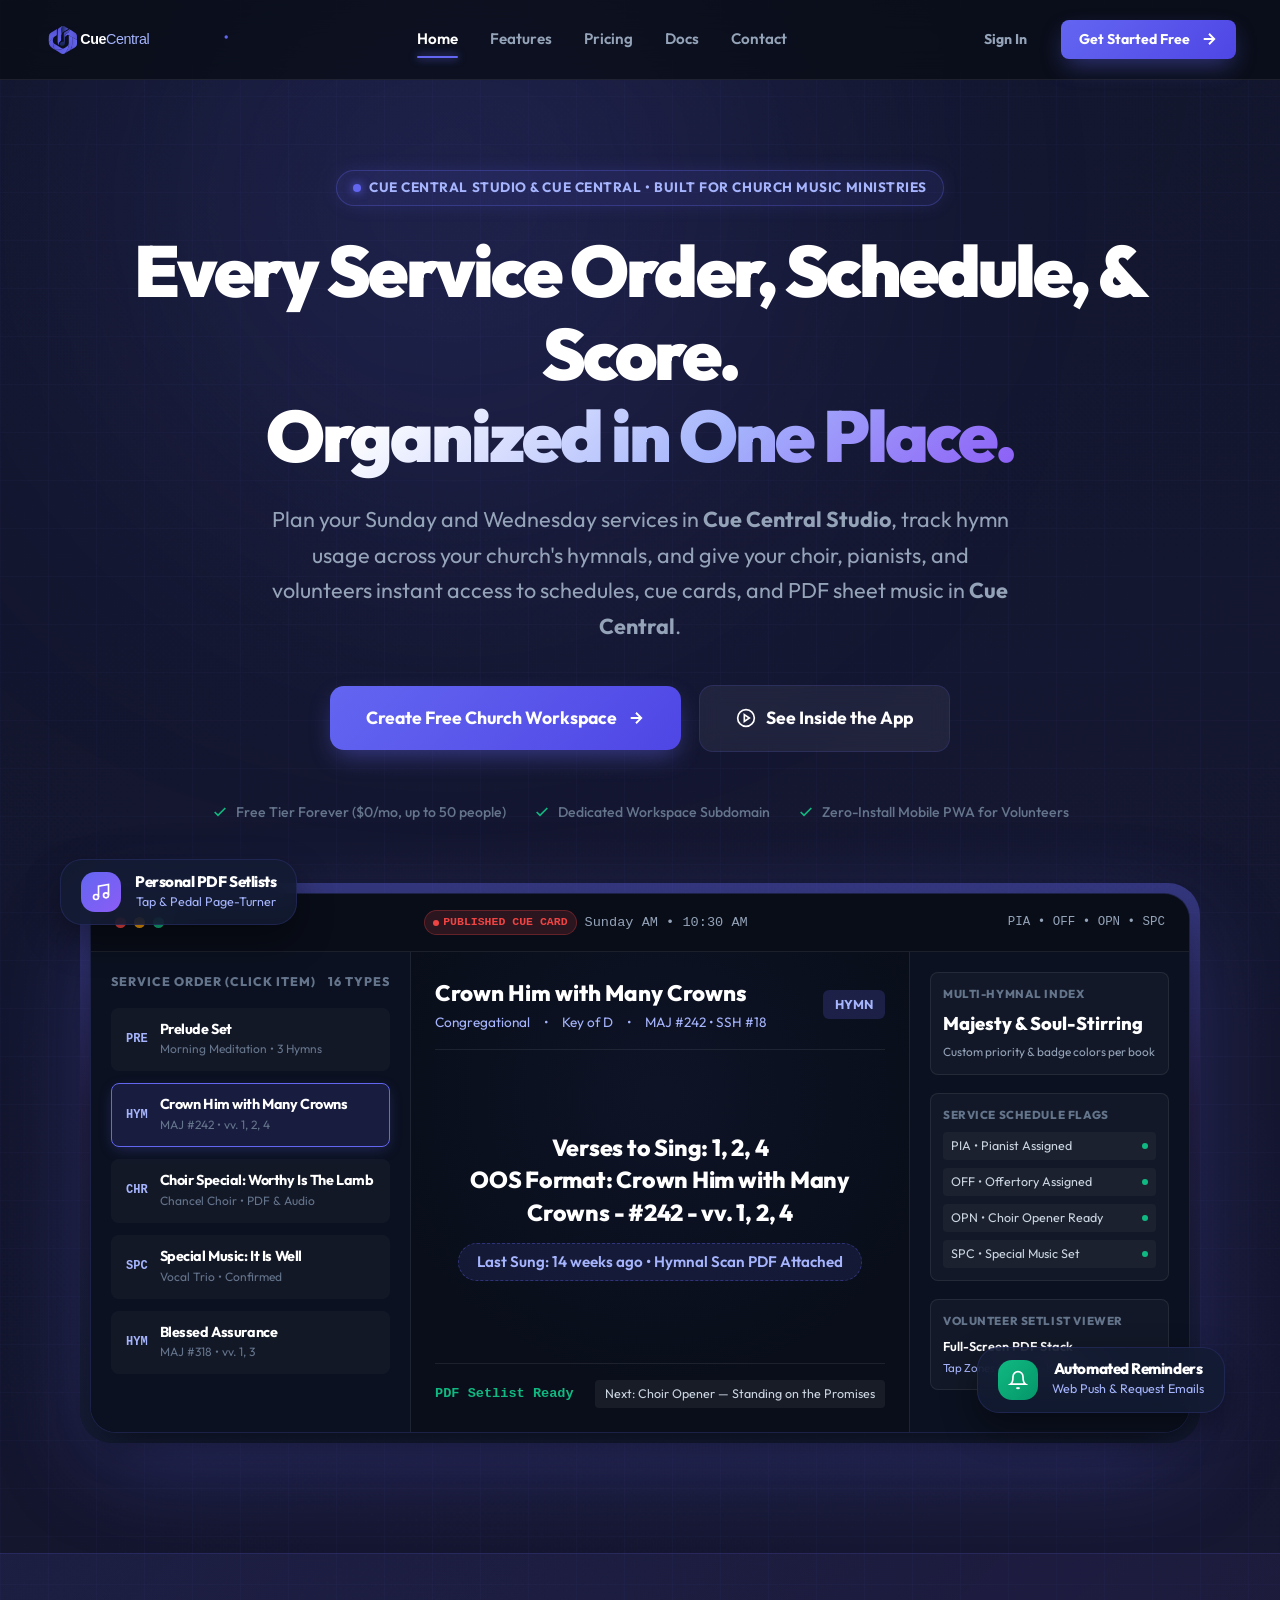
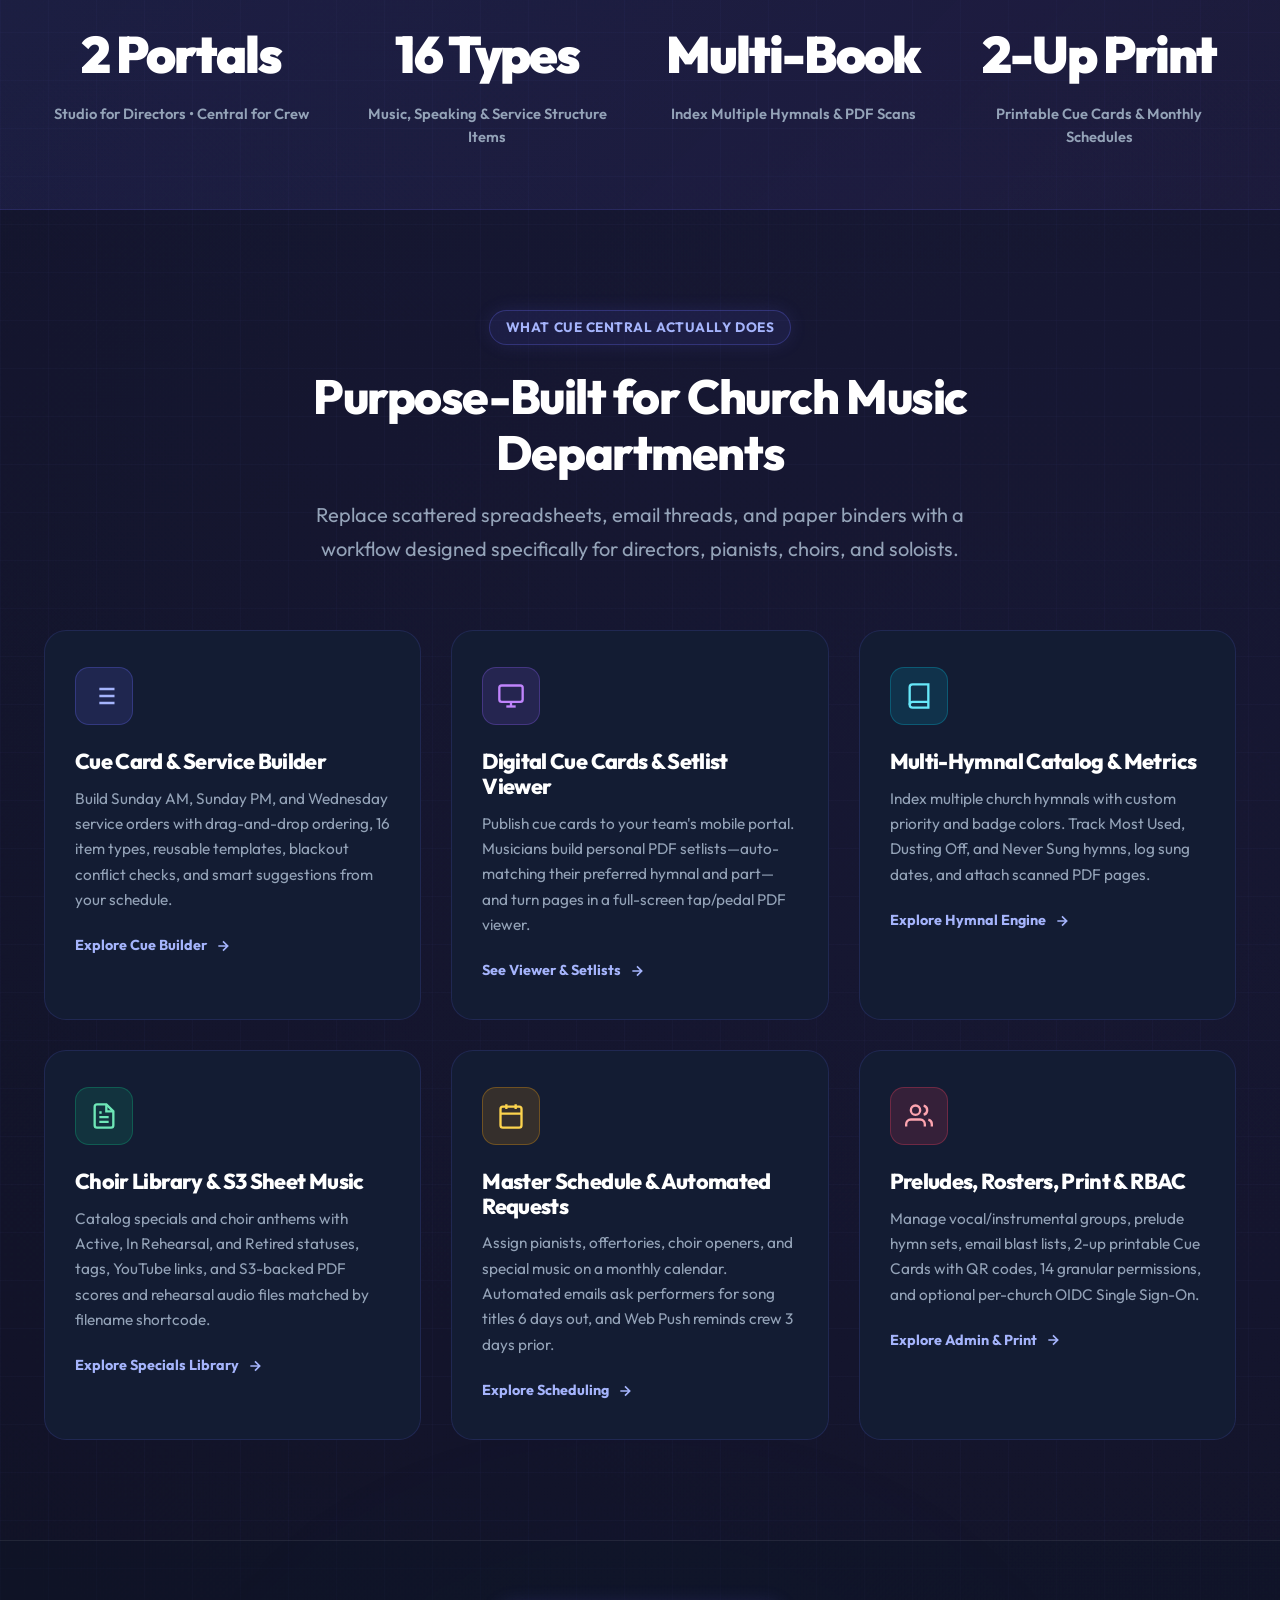
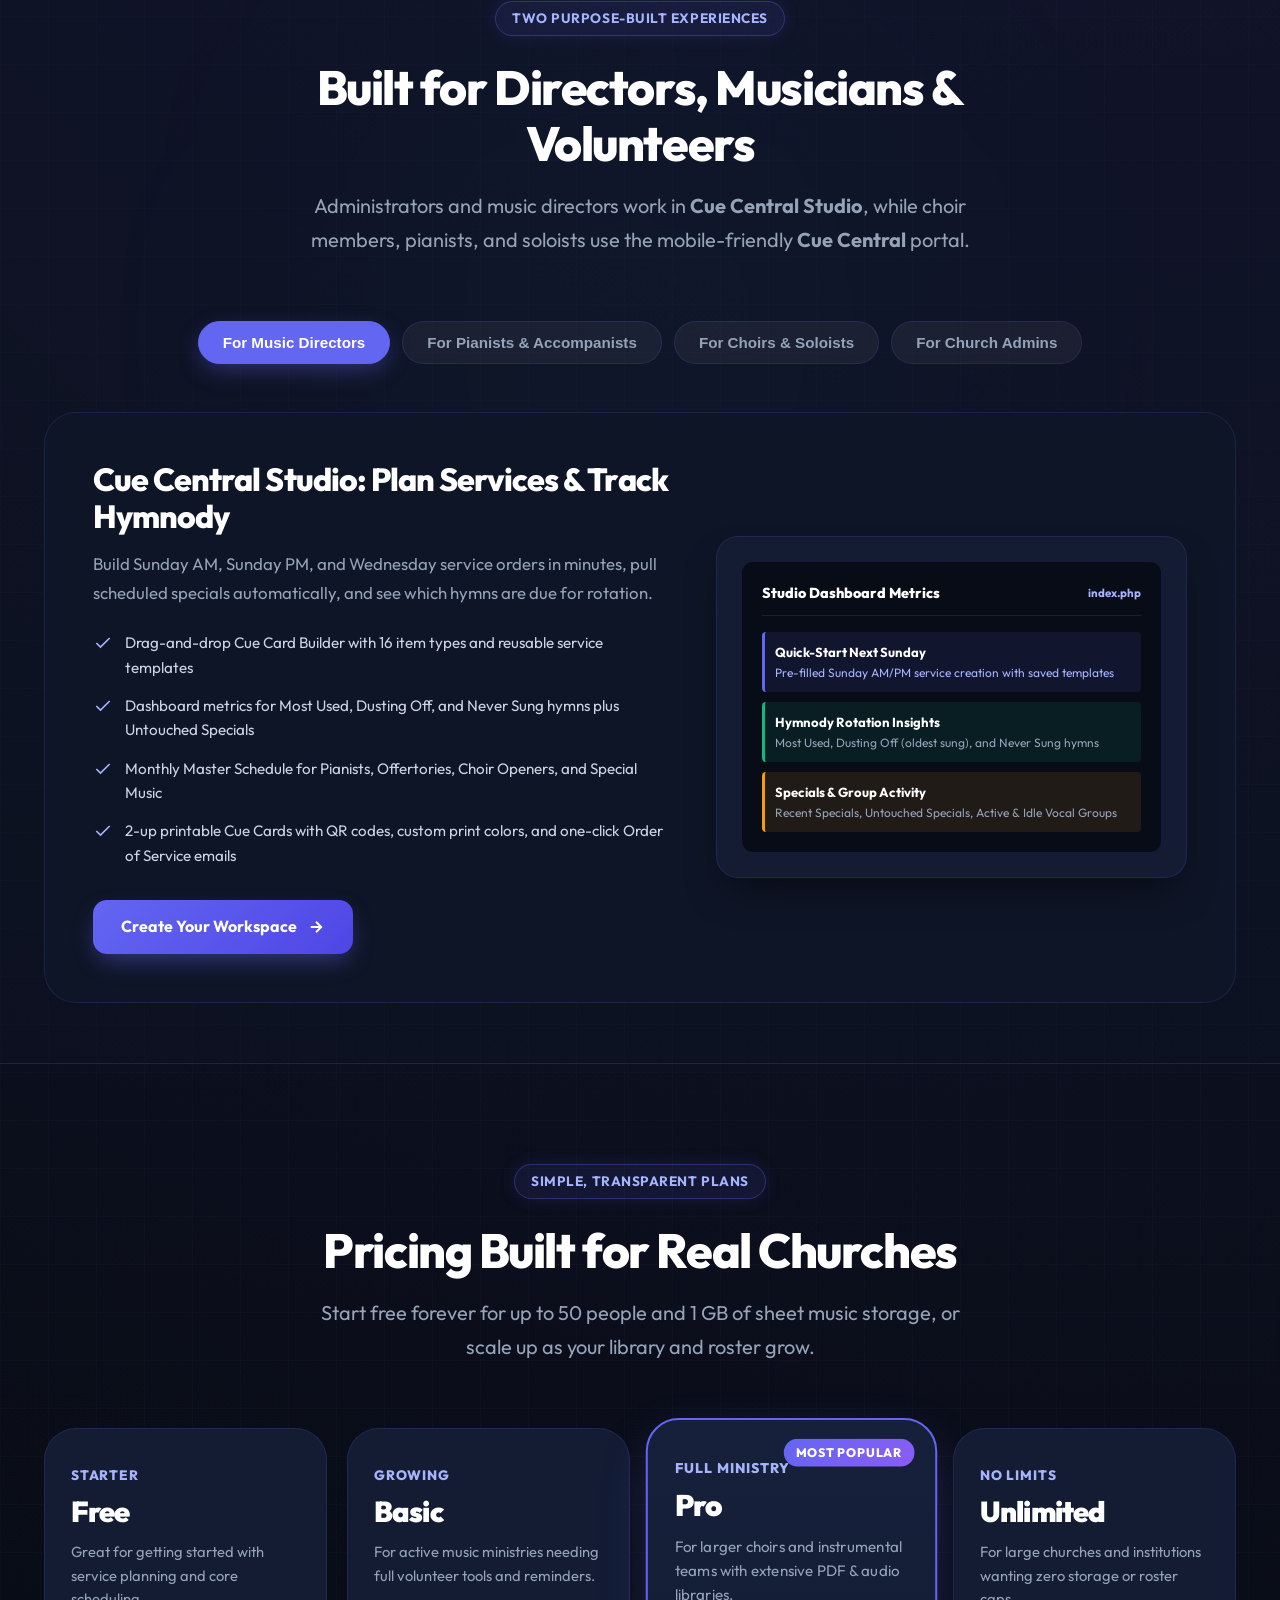
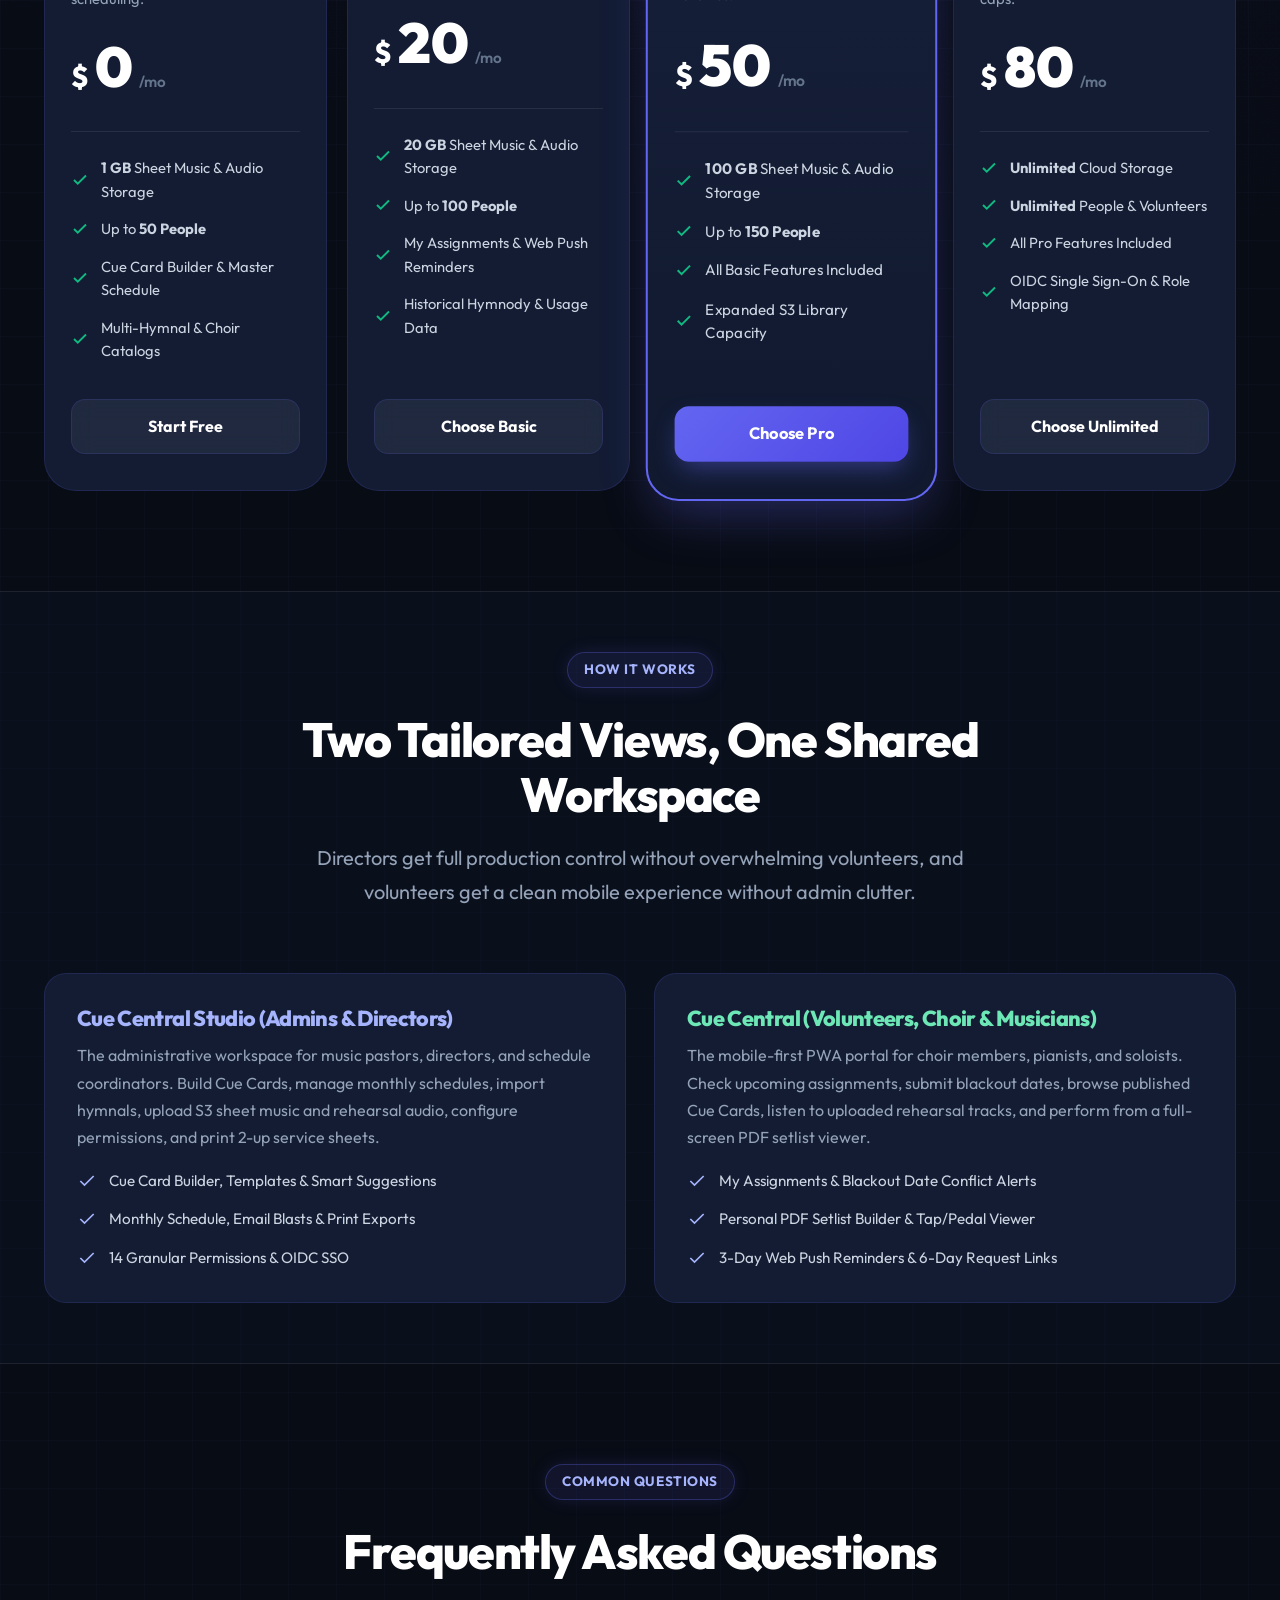
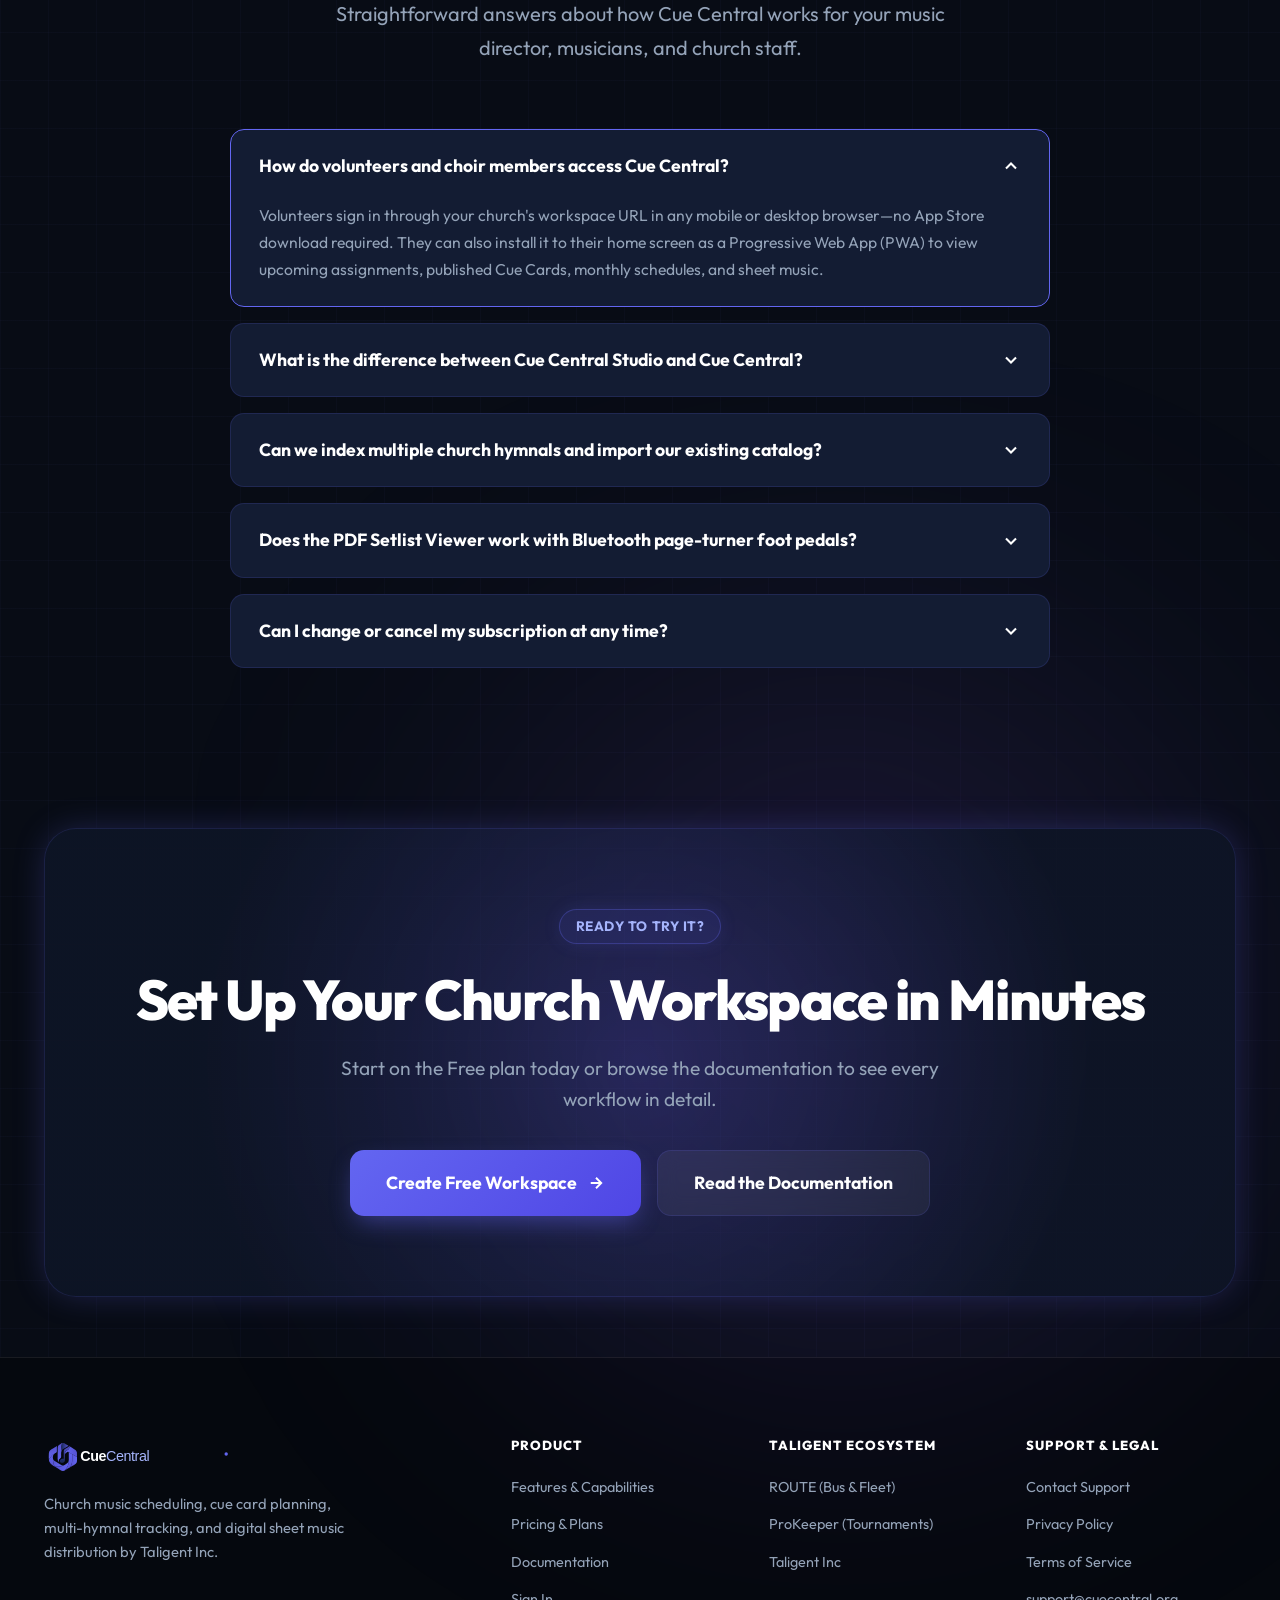
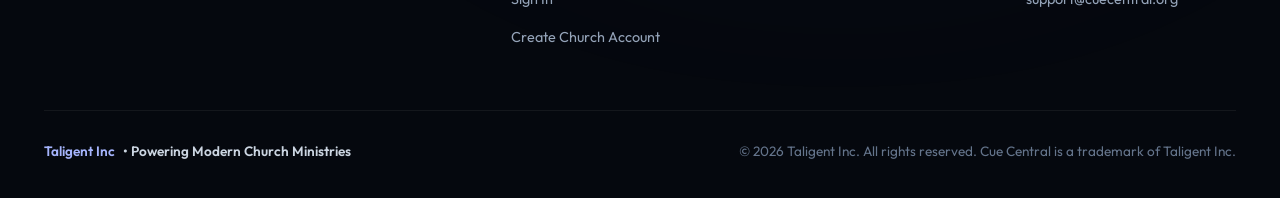
==== commit e4279b3f: "feat: update site navigation, pricing tiers, and feature documentation" ====
--- a/index.html
+++ b/index.html
@@ -3,8 +3,8 @@
 <head>
     <meta charset="UTF-8">
     <meta name="viewport" content="width=device-width, initial-scale=1.0">
-    <title>Cue Central - The SaaS Church Music & Worship Orchestration Platform</title>
-    <meta name="description" content="Cue Central synchronizes your church choir, accompanists, music director, and tech booth in real time. Plan services, distribute sheet music, and cue every moment perfectly.">
+    <title>Cue Central — Church Music Scheduling, Cue Cards &amp; Sheet Music Platform</title>
+    <meta name="description" content="Plan services in Cue Central Studio and keep your choir, pianists, and volunteers organized in Cue Central. Build Cue Cards, manage monthly schedules, track hymn usage, and share PDF sheet music.">
 
     <!-- Canonical URL -->
     <link rel="canonical" href="https://cuecentral.org/">
@@ -12,14 +12,14 @@
     <!-- Open Graph & Social Cards -->
     <meta property="og:type" content="website">
     <meta property="og:url" content="https://cuecentral.org/">
-    <meta property="og:title" content="Cue Central - Church Music & Worship Orchestration Platform">
-    <meta property="og:description" content="Plan services, manage your hymn library, distribute sheet music to tablets, and run high-contrast stage cue cards in real time.">
+    <meta property="og:title" content="Cue Central — Church Music Scheduling, Cue Cards &amp; Sheet Music Platform">
+    <meta property="og:description" content="Plan services, manage your monthly pianist and specials schedule, track hymn usage across multiple hymnals, and share PDF sheet music with your music team.">
     <meta property="og:image" content="https://cuecentral.org/images/logos/icon.png">
 
     <!-- Twitter Card -->
     <meta name="twitter:card" content="summary_large_image">
-    <meta name="twitter:title" content="Cue Central - Worship Service & Church Music Operating System">
-    <meta name="twitter:description" content="The all-in-one church music platform for directors, choirs, accompanists, and tech teams.">
+    <meta name="twitter:title" content="Cue Central — Church Music &amp; Service Planning Platform">
+    <meta name="twitter:description" content="Cue Central Studio for music directors and Cue Central for volunteers, pianists, and choirs.">
 
     <!-- Favicon & Touch Icons -->
     <link rel="icon" type="image/svg+xml" href="icons/favicon.svg">
@@ -35,7 +35,7 @@
 </head>
 <body>
 
-    <!-- Ambient Ambient Glows -->
+    <!-- Ambient Glows -->
     <div class="ambient-glow glow-top-left"></div>
     <div class="ambient-glow glow-bottom-right"></div>
     <div class="ambient-glow glow-center"></div>
@@ -51,6 +51,7 @@
                 <a href="/" class="active">Home</a>
                 <a href="features/">Features</a>
                 <a href="pricing/">Pricing</a>
+                <a href="https://docs.cuecentral.org" target="_blank" rel="noopener">Docs</a>
                 <a href="contact/">Contact</a>
             </nav>
 
@@ -74,6 +75,7 @@
             <a href="/" class="active">Home</a>
             <a href="features/">Features</a>
             <a href="pricing/">Pricing</a>
+            <a href="https://docs.cuecentral.org" target="_blank" rel="noopener">Docs</a>
             <a href="contact/">Contact</a>
             <a href="https://app.cuecentral.org/login">Sign In</a>
         </nav>
@@ -85,46 +87,45 @@
         <div class="container">
             <div class="badge-pill">
                 <span class="badge-dot"></span>
-                Cue Central 2.0 • The Worship & Music Ministry Platform
+                Cue Central Studio &amp; Cue Central • Built for Church Music Ministries
             </div>
 
             <h1 class="hero-title">
-                Every Hymn, Choir Anthem, &amp; Stage Cue. <br>
-                <span class="gradient-text">Synchronized in Real Time.</span>
+                Every Service Order, Schedule, &amp; Score. <br>
+                <span class="gradient-text">Organized in One Place.</span>
             </h1>
 
             <p class="hero-subtitle">
-                Cue Central brings your music director, vocalists, accompanists, and tech booth into one effortless platform. 
-                Say goodbye to three-ring binders, misplaced sheet music, and chaotic Sunday mornings.
+                Plan your Sunday and Wednesday services in <strong>Cue Central Studio</strong>, track hymn usage across your church's hymnals, and give your choir, pianists, and volunteers instant access to schedules, cue cards, and PDF sheet music in <strong>Cue Central</strong>.
             </p>
 
             <div class="hero-actions">
                 <a href="https://app.cuecentral.org/register" class="btn btn-primary btn-lg">
-                    Start Your 30-Day Free Trial
+                    Create Free Church Workspace
                     <svg class="btn-icon" viewBox="0 0 24 24" fill="none" stroke="currentColor"><path d="M5 12h14M12 5l7 7-7 7"/></svg>
                 </a>
                 <a href="#cockpit-demo" class="btn btn-secondary btn-lg">
                     <svg width="20" height="20" viewBox="0 0 24 24" fill="none" stroke="currentColor" stroke-width="2"><circle cx="12" cy="12" r="10"/><polygon points="10 8 16 12 10 16 10 8"/></svg>
-                    Explore Live Cockpit
+                    See Inside the App
                 </a>
             </div>
 
             <div class="trust-strip">
                 <div class="trust-item">
                     <svg viewBox="0 0 24 24" fill="none" stroke="currentColor" stroke-width="2.5"><polyline points="20 6 9 17 4 12"/></svg>
-                    <span>No Credit Card Required</span>
+                    <span>Free Tier Forever ($0/mo, up to 50 people)</span>
                 </div>
                 <div class="trust-item">
                     <svg viewBox="0 0 24 24" fill="none" stroke="currentColor" stroke-width="2.5"><polyline points="20 6 9 17 4 12"/></svg>
-                    <span>Instant Cloud Sync Across Tablets &amp; Stage</span>
+                    <span>Dedicated Workspace Subdomain</span>
                 </div>
                 <div class="trust-item">
                     <svg viewBox="0 0 24 24" fill="none" stroke="currentColor" stroke-width="2.5"><polyline points="20 6 9 17 4 12"/></svg>
-                    <span>Dedicated Subdomain for Your Church</span>
-                </div>
-            </div>
-
-            <!-- Interactive Cockpit Preview Card -->
+                    <span>Zero-Install Mobile PWA for Volunteers</span>
+                </div>
+            </div>
+
+            <!-- Interactive App Preview Card -->
             <div class="cockpit-wrapper" id="cockpit-demo">
                 <!-- Floating Badges -->
                 <div class="hero-float-badge badge-float-left">
@@ -132,18 +133,18 @@
                         <svg width="20" height="20" viewBox="0 0 24 24" fill="none" stroke="currentColor" stroke-width="2"><path d="M9 18V5l12-2v13"/><circle cx="6" cy="18" r="3"/><circle cx="18" cy="16" r="3"/></svg>
                     </div>
                     <div class="float-text">
-                        <h6>Hymn #242 Queued</h6>
-                        <p>Key of D • Organ &amp; Brass Intro</p>
+                        <h6>Personal PDF Setlists</h6>
+                        <p>Tap &amp; Pedal Page-Turner</p>
                     </div>
                 </div>
 
                 <div class="hero-float-badge badge-float-right">
                     <div class="float-icon" style="background: linear-gradient(135deg, #10b981 0%, #059669 100%);">
-                        <svg width="20" height="20" viewBox="0 0 24 24" fill="none" stroke="currentColor" stroke-width="2"><path d="M17 21v-2a4 4 0 0 0-4-4H5a4 4 0 0 0-4 4v2"/><circle cx="9" cy="7" r="4"/><path d="M23 21v-2a4 4 0 0 0-3-3.87"/><path d="M16 3.13a4 4 0 0 1 0 7.75"/></svg>
+                        <svg width="20" height="20" viewBox="0 0 24 24" fill="none" stroke="currentColor" stroke-width="2"><path d="M18 8A6 6 0 0 0 6 8c0 7-3 9-3 9h18s-3-2-3-9"/><path d="M13.73 21a2 2 0 0 1-3.46 0"/></svg>
                     </div>
                     <div class="float-text">
-                        <h6>Stage Stage In Sync</h6>
-                        <p>18 Choir Members Connected</p>
+                        <h6>Automated Reminders</h6>
+                        <p>Web Push &amp; Request Emails</p>
                     </div>
                 </div>
 
@@ -155,129 +156,127 @@
                             <span class="cockpit-dot dot-green"></span>
                         </div>
                         <div class="cockpit-title-bar">
-                            <span class="cockpit-badge-live">LIVE SERVICE CONSOLE</span>
-                            <span>Sunday Morning Worship • 10:30 AM</span>
+                            <span class="cockpit-badge-live">PUBLISHED CUE CARD</span>
+                            <span>Sunday AM • 10:30 AM</span>
                         </div>
                         <div style="font-size: 0.78rem; color: #94a3b8; font-family: var(--font-mono);">
-                            CUE ID: #9042
+                            PIA • OFF • OPN • SPC
                         </div>
                     </div>
 
                     <div class="cockpit-body">
-                        <!-- Left: Interactive Timeline -->
+                        <!-- Left: Order of Service -->
                         <div class="cockpit-timeline">
                             <div class="timeline-header">
                                 <span>Service Order (Click Item)</span>
-                                <span>Est. 68m</span>
+                                <span>16 Types</span>
                             </div>
 
                             <div class="timeline-item" data-song-id="prelude">
-                                <span class="timeline-time">10:25</span>
+                                <span class="timeline-time">PRE</span>
                                 <div class="timeline-info">
-                                    <h5>Organ &amp; Piano Prelude</h5>
-                                    <p>And Can It Be • Key of G</p>
+                                    <h5>Prelude Set</h5>
+                                    <p>Morning Meditation • 3 Hymns</p>
                                 </div>
                             </div>
 
                             <div class="timeline-item active" data-song-id="hymn1">
-                                <span class="timeline-time">10:32</span>
+                                <span class="timeline-time">HYM</span>
                                 <div class="timeline-info">
-                                    <h5>Hymn #242 (Crown Him)</h5>
-                                    <p>Congregation • Key of D</p>
+                                    <h5>Crown Him with Many Crowns</h5>
+                                    <p>MAJ #242 • vv. 1, 2, 4</p>
                                 </div>
                             </div>
 
                             <div class="timeline-item" data-song-id="choir">
-                                <span class="timeline-time">10:44</span>
+                                <span class="timeline-time">CHR</span>
                                 <div class="timeline-info">
-                                    <h5>Choir Anthem: Worthy Is The Lamb</h5>
-                                    <p>Chancel Choir • Box #412</p>
+                                    <h5>Choir Special: Worthy Is The Lamb</h5>
+                                    <p>Chancel Choir • PDF &amp; Audio</p>
                                 </div>
                             </div>
 
                             <div class="timeline-item" data-song-id="special">
-                                <span class="timeline-time">10:55</span>
+                                <span class="timeline-time">SPC</span>
                                 <div class="timeline-info">
-                                    <h5>Special: Vocal Trio</h5>
-                                    <p>It Is Well • Spillman / Vance</p>
+                                    <h5>Special Music: It Is Well</h5>
+                                    <p>Vocal Trio • Confirmed</p>
                                 </div>
                             </div>
 
                             <div class="timeline-item" data-song-id="closing">
-                                <span class="timeline-time">11:32</span>
+                                <span class="timeline-time">HYM</span>
                                 <div class="timeline-info">
-                                    <h5>Closing Hymn #318</h5>
-                                    <p>Blessed Assurance • Verse 1, 3</p>
-                                </div>
-                            </div>
-                        </div>
-
-                        <!-- Center: Stage Prompter & Cue Card View -->
+                                    <h5>Blessed Assurance</h5>
+                                    <p>MAJ #318 • vv. 1, 3</p>
+                                </div>
+                            </div>
+                        </div>
+
+                        <!-- Center: Cue Card Item & Sheet Music Detail -->
                         <div class="cockpit-stage">
                             <div class="stage-top-meta">
                                 <div>
-                                    <div class="stage-song-title">Hymn #242: Crown Him with Many Crowns</div>
+                                    <div class="stage-song-title">Crown Him with Many Crowns</div>
                                     <div class="stage-song-details">
-                                        <span>Congregational</span> • <span>Key of D</span> • <span>Hymnal p. 242</span>
+                                        <span>Congregational</span> • <span>Key of D</span> • <span>MAJ #242 • SSH #18</span>
                                     </div>
                                 </div>
-                                <span style="background: rgba(99, 102, 241, 0.2); color: #a5b4fc; padding: 4px 12px; border-radius: 6px; font-size: 0.8rem; font-weight: 700;">STANZA 1 OF 4</span>
+                                <span id="stage-type-badge" style="background: rgba(99, 102, 241, 0.2); color: #a5b4fc; padding: 4px 12px; border-radius: 6px; font-size: 0.8rem; font-weight: 700;">HYMN</span>
                             </div>
 
                             <div class="stage-prompter-display">
                                 <div class="prompter-stanza">
-                                    Crown Him with many crowns,<br>
-                                    The Lamb upon His throne;<br>
-                                    Hark! How the heav'nly anthem drowns<br>
-                                    All music but its own!
+                                    Verses to Sing: 1, 2, 4<br>
+                                    OOS Format: Crown Him with Many Crowns - #242 - vv. 1, 2, 4
                                 </div>
                                 <div class="prompter-cue-line">
-                                    Brass Interlude after Verse 2 • Organ Forte
+                                    Last Sung: 14 weeks ago • Hymnal Scan PDF Attached
                                 </div>
                             </div>
 
                             <div class="stage-bottom-controls">
-                                <div class="stage-timer">00:03:42</div>
+                                <div class="stage-timer" style="font-size: 0.85rem;">PDF Setlist Ready</div>
                                 <div style="display: flex; gap: 8px;">
-                                    <span style="font-size: 0.78rem; background: rgba(255,255,255,0.06); padding: 4px 10px; border-radius: 4px; color: #cbd5e1;">Next: Pastoral Prayer (Bro. Dave)</span>
-                                </div>
-                            </div>
-                        </div>
-
-                        <!-- Right: Telemetry & Stage Sync -->
+                                    <span id="stage-next-item" style="font-size: 0.78rem; background: rgba(255,255,255,0.06); padding: 4px 10px; border-radius: 4px; color: #cbd5e1;">Next: Choir Opener — Standing on the Promises</span>
+                                </div>
+                            </div>
+                        </div>
+
+                        <!-- Right: Studio & Volunteer Context -->
                         <div class="cockpit-telemetry">
                             <div class="telemetry-card">
-                                <div class="telemetry-label">Active Hymnal</div>
-                                <div class="telemetry-value">Majesty Hymns</div>
-                                <div style="font-size: 0.74rem; color: #94a3b8; margin-top: 4px;">Last Sung: 14 weeks ago (Dust Level: Low)</div>
+                                <div class="telemetry-label">Multi-Hymnal Index</div>
+                                <div class="telemetry-value">Majesty &amp; Soul-Stirring</div>
+                                <div style="font-size: 0.74rem; color: #94a3b8; margin-top: 4px;">Custom priority &amp; badge colors per book</div>
                             </div>
 
                             <div class="telemetry-card">
-                                <div class="telemetry-label">Stage Stage Sync</div>
+                                <div class="telemetry-label">Service Schedule Flags</div>
                                 <div class="roster-pill-list">
                                     <div class="roster-pill">
-                                        <span>Choir iPad Roster (18)</span>
+                                        <span>PIA • Pianist Assigned</span>
                                         <span class="roster-status"></span>
                                     </div>
                                     <div class="roster-pill">
-                                        <span>Organist Stand (Pedal Sync)</span>
+                                        <span>OFF • Offertory Assigned</span>
                                         <span class="roster-status"></span>
                                     </div>
                                     <div class="roster-pill">
-                                        <span>Pianist Score (PDF Key D)</span>
+                                        <span>OPN • Choir Opener Ready</span>
                                         <span class="roster-status"></span>
                                     </div>
                                     <div class="roster-pill">
-                                        <span>Sound Booth Monitor</span>
+                                        <span>SPC • Special Music Set</span>
                                         <span class="roster-status"></span>
                                     </div>
                                 </div>
                             </div>
 
                             <div class="telemetry-card">
-                                <div class="telemetry-label">Rehearsal Audio</div>
-                                <div style="font-size: 0.8rem; font-weight: 600; color: #ffffff;">MP3 Part Tracks Distributed</div>
-                                <div style="font-size: 0.72rem; color: #a5b4fc; margin-top: 2px;">S • A • T • B Voicings Ready</div>
+                                <div class="telemetry-label">Volunteer Setlist Viewer</div>
+                                <div style="font-size: 0.8rem; font-weight: 600; color: #ffffff;">Full-Screen PDF Stack</div>
+                                <div style="font-size: 0.72rem; color: #a5b4fc; margin-top: 2px;">Tap Zones &amp; Arrow-Key Pedals</div>
                             </div>
                         </div>
                     </div>
@@ -286,25 +285,25 @@
         </div>
     </section>
 
-    <!-- Stats Banner -->
+    <!-- Architecture Highlights Banner -->
     <section class="stats-banner">
         <div class="container">
             <div class="stats-grid">
                 <div>
-                    <div class="stat-num">40,000+</div>
-                    <div class="stat-label">Services Beautifully Orchestrated</div>
+                    <div class="stat-num">2 Portals</div>
+                    <div class="stat-label">Studio for Directors • Central for Crew</div>
                 </div>
                 <div>
-                    <div class="stat-num">100%</div>
-                    <div class="stat-label">Real-Time Music Stand Sync</div>
+                    <div class="stat-num">16 Types</div>
+                    <div class="stat-label">Music, Speaking &amp; Service Structure Items</div>
                 </div>
                 <div>
-                    <div class="stat-num">0</div>
-                    <div class="stat-label">Sunday Morning Binder Surprises</div>
+                    <div class="stat-num">Multi-Book</div>
+                    <div class="stat-label">Index Multiple Hymnals &amp; PDF Scans</div>
                 </div>
                 <div>
-                    <div class="stat-num">4.5 hrs</div>
-                    <div class="stat-label">Saved Every Week by Music Directors</div>
+                    <div class="stat-num">2-Up Print</div>
+                    <div class="stat-label">Printable Cue Cards &amp; Monthly Schedules</div>
                 </div>
             </div>
         </div>
@@ -314,10 +313,10 @@
     <section class="section" id="features">
         <div class="container">
             <div class="section-header">
-                <div class="badge-pill">Purpose-Built Architecture</div>
-                <h2>Everything You Need for Sunday Excellence</h2>
+                <div class="badge-pill">What Cue Central Actually Does</div>
+                <h2>Purpose-Built for Church Music Departments</h2>
                 <p class="lead mx-auto">
-                    Cue Central replaces messy spreadsheets, text threads, and heavy choir folders with a purpose-built system designed for the liturgical rhythms of church life.
+                    Replace scattered spreadsheets, email threads, and paper binders with a workflow designed specifically for directors, pianists, choirs, and soloists.
                 </p>
             </div>
 
@@ -327,12 +326,12 @@
                     <div class="card-icon-box icon-indigo">
                         <svg width="28" height="28" viewBox="0 0 24 24" fill="none" stroke="currentColor" stroke-width="2"><path d="M8 6h13M8 12h13M8 18h13M3 6h.01M3 12h.01M3 18h.01"/></svg>
                     </div>
-                    <h3>Drag &amp; Drop Service Builder</h3>
+                    <h3>Cue Card &amp; Service Builder</h3>
                     <p>
-                        Assemble Sunday morning, Sunday evening, and Wednesday prayer service orders in minutes. Reorder songs, add color tags, and automatically recalculate service running times.
+                        Build Sunday AM, Sunday PM, and Wednesday service orders with drag-and-drop ordering, 16 item types, reusable templates, blackout conflict checks, and smart suggestions from your schedule.
                     </p>
                     <a href="features/#builder" class="card-link">
-                        Explore Service Builder
+                        Explore Cue Builder
                         <svg width="16" height="16" viewBox="0 0 24 24" fill="none" stroke="currentColor" stroke-width="2.5"><path d="M5 12h14M12 5l7 7-7 7"/></svg>
                     </a>
                 </div>
@@ -342,12 +341,12 @@
                     <div class="card-icon-box icon-purple">
                         <svg width="28" height="28" viewBox="0 0 24 24" fill="none" stroke="currentColor" stroke-width="2"><rect x="2" y="3" width="20" height="14" rx="2"/><line x1="8" y1="21" x2="16" y2="21"/><line x1="12" y1="17" x2="12" y2="21"/></svg>
                     </div>
-                    <h3>Live Stage Teleprompter Cue Cards</h3>
+                    <h3>Digital Cue Cards &amp; Setlist Viewer</h3>
                     <p>
-                        High-contrast, large-format stage prompter output for stage confidence monitors and tablet stands. Singers and sound engineers see lyrics, keys, and upcoming pastoral shifts live.
+                        Publish cue cards to your team's mobile portal. Musicians build personal PDF setlists—auto-matching their preferred hymnal and part—and turn pages in a full-screen tap/pedal PDF viewer.
                     </p>
                     <a href="features/#cuecards" class="card-link">
-                        See Stage Prompter
+                        See Viewer &amp; Setlists
                         <svg width="16" height="16" viewBox="0 0 24 24" fill="none" stroke="currentColor" stroke-width="2.5"><path d="M5 12h14M12 5l7 7-7 7"/></svg>
                     </a>
                 </div>
@@ -357,12 +356,12 @@
                     <div class="card-icon-box icon-cyan">
                         <svg width="28" height="28" viewBox="0 0 24 24" fill="none" stroke="currentColor" stroke-width="2"><path d="M4 19.5A2.5 2.5 0 0 1 6.5 17H20"/><path d="M6.5 2H20v20H6.5A2.5 2.5 0 0 1 4 19.5v-15A2.5 2.5 0 0 1 6.5 2z"/></svg>
                     </div>
-                    <h3>Hymnody Intelligence &amp; Metrics</h3>
+                    <h3>Multi-Hymnal Catalog &amp; Metrics</h3>
                     <p>
-                        Track song frequency, date of last use, and key pairings. Identify "dusty hymns" your congregation hasn't sung in months, and protect your flock from song exhaustion.
+                        Index multiple church hymnals with custom priority and badge colors. Track Most Used, Dusting Off, and Never Sung hymns, log sung dates, and attach scanned PDF pages.
                     </p>
                     <a href="features/#hymnody" class="card-link">
-                        Learn About Hymn Metrics
+                        Explore Hymnal Engine
                         <svg width="16" height="16" viewBox="0 0 24 24" fill="none" stroke="currentColor" stroke-width="2.5"><path d="M5 12h14M12 5l7 7-7 7"/></svg>
                     </a>
                 </div>
@@ -372,12 +371,12 @@
                     <div class="card-icon-box icon-emerald">
                         <svg width="28" height="28" viewBox="0 0 24 24" fill="none" stroke="currentColor" stroke-width="2"><path d="M14 2H6a2 2 0 0 0-2 2v16a2 2 0 0 0 2 2h12a2 2 0 0 0 2-2V8z"/><polyline points="14 2 14 8 20 8"/><line x1="16" y1="13" x2="8" y2="13"/><line x1="16" y1="17" x2="8" y2="17"/><polyline points="10 9 9 9 8 9"/></svg>
                     </div>
-                    <h3>Cloud Digital Sheet Music Vault</h3>
+                    <h3>Choir Library &amp; S3 Sheet Music</h3>
                     <p>
-                        Store your full PDF sheet music library securely in the cloud. Instant distribution to choir members' iPads, complete with Bluetooth page-turner pedal support.
+                        Catalog specials and choir anthems with Active, In Rehearsal, and Retired statuses, tags, YouTube links, and S3-backed PDF scores and rehearsal audio files matched by filename shortcode.
                     </p>
                     <a href="features/#sheetmusic" class="card-link">
-                        Explore Sheet Music Library
+                        Explore Specials Library
                         <svg width="16" height="16" viewBox="0 0 24 24" fill="none" stroke="currentColor" stroke-width="2.5"><path d="M5 12h14M12 5l7 7-7 7"/></svg>
                     </a>
                 </div>
@@ -385,14 +384,14 @@
                 <!-- Feature 5 -->
                 <div class="card">
                     <div class="card-icon-box icon-amber">
-                        <svg width="28" height="28" viewBox="0 0 24 24" fill="none" stroke="currentColor" stroke-width="2"><rect x="5" y="2" width="14" height="20" rx="2" ry="2"/><line x1="12" y1="18" x2="12.01" y2="18"/></svg>
-                    </div>
-                    <h3>Musician Stage Portal (Zero-Install PWA)</h3>
+                        <svg width="28" height="28" viewBox="0 0 24 24" fill="none" stroke="currentColor" stroke-width="2"><rect x="3" y="4" width="18" height="18" rx="2" ry="2"/><line x1="16" y1="2" x2="16" y2="6"/><line x1="8" y1="2" x2="8" y2="6"/><line x1="3" y1="10" x2="21" y2="10"/></svg>
+                    </div>
+                    <h3>Master Schedule &amp; Automated Requests</h3>
                     <p>
-                        Volunteers and choir members access schedules, practice MP3 rehearsal tracks, and sheet music right on their smartphones without needing an app store download.
-                    </p>
-                    <a href="features/#stage-portal" class="card-link">
-                        Tour Volunteer Portal
+                        Assign pianists, offertories, choir openers, and special music on a monthly calendar. Automated emails ask performers for song titles 6 days out, and Web Push reminds crew 3 days prior.
+                    </p>
+                    <a href="features/#schedule" class="card-link">
+                        Explore Scheduling
                         <svg width="16" height="16" viewBox="0 0 24 24" fill="none" stroke="currentColor" stroke-width="2.5"><path d="M5 12h14M12 5l7 7-7 7"/></svg>
                     </a>
                 </div>
@@ -400,14 +399,14 @@
                 <!-- Feature 6 -->
                 <div class="card">
                     <div class="card-icon-box icon-rose">
-                        <svg width="28" height="28" viewBox="0 0 24 24" fill="none" stroke="currentColor" stroke-width="2"><circle cx="12" cy="12" r="10"/><polyline points="12 6 12 12 16 14"/></svg>
-                    </div>
-                    <h3>Prelude, Offertory &amp; Specials Hub</h3>
+                        <svg width="28" height="28" viewBox="0 0 24 24" fill="none" stroke="currentColor" stroke-width="2"><path d="M17 21v-2a4 4 0 0 0-4-4H5a4 4 0 0 0-4 4v2"/><circle cx="9" cy="7" r="4"/><path d="M23 21v-2a4 4 0 0 0-3-3.87"/><path d="M16 3.13a4 4 0 0 1 0 7.75"/></svg>
+                    </div>
+                    <h3>Preludes, Rosters, Print &amp; RBAC</h3>
                     <p>
-                        Coordinate instrumental preludes, timed offertories, vocal trios, and soloist rotations. Never double-book an accompanist or leave an instrumentalist guessing.
-                    </p>
-                    <a href="features/#specials" class="card-link">
-                        Explore Specials Scheduler
+                        Manage vocal/instrumental groups, prelude hymn sets, email blast lists, 2-up printable Cue Cards with QR codes, 14 granular permissions, and optional per-church OIDC Single Sign-On.
+                    </p>
+                    <a href="features/#rosters" class="card-link">
+                        Explore Admin &amp; Print
                         <svg width="16" height="16" viewBox="0 0 24 24" fill="none" stroke="currentColor" stroke-width="2.5"><path d="M5 12h14M12 5l7 7-7 7"/></svg>
                     </a>
                 </div>
@@ -419,46 +418,46 @@
     <section class="section section-tight" style="background: rgba(14, 21, 38, 0.4); border-top: 1px solid var(--color-border-subtle); border-bottom: 1px solid var(--color-border-subtle);">
         <div class="container">
             <div class="section-header">
-                <div class="badge-pill">Unified Workflow</div>
-                <h2>Built for Every Member of the Music Team</h2>
+                <div class="badge-pill">Two Purpose-Built Experiences</div>
+                <h2>Built for Directors, Musicians &amp; Volunteers</h2>
                 <p class="lead mx-auto">
-                    From the pulpit to the orchestra pit to the sound booth, Cue Central gives everyone the exact view they need.
+                    Administrators and music directors work in <strong>Cue Central Studio</strong>, while choir members, pianists, and soloists use the mobile-friendly <strong>Cue Central</strong> portal.
                 </p>
             </div>
 
             <div class="role-tabs">
-                <button class="role-tab-btn active" data-role="directors">For Music Pastors &amp; Directors</button>
+                <button class="role-tab-btn active" data-role="directors">For Music Directors</button>
                 <button class="role-tab-btn" data-role="accompanists">For Pianists &amp; Accompanists</button>
-                <button class="role-tab-btn" data-role="choirs">For Choirs &amp; Vocalists</button>
-                <button class="role-tab-btn" data-role="media">For Audio &amp; Media Techs</button>
+                <button class="role-tab-btn" data-role="choirs">For Choirs &amp; Soloists</button>
+                <button class="role-tab-btn" data-role="admins">For Church Admins</button>
             </div>
 
             <div class="role-content-box">
                 <div class="role-text">
-                    <h3 id="role-content-title">Built by Music Pastors for Effortless Sunday Execution</h3>
+                    <h3 id="role-content-title">Cue Central Studio: Plan Services &amp; Track Hymnody</h3>
                     <p id="role-content-desc">
-                        Save 4+ hours every week. Eliminate text message chains, misplaced paper binders, and chaotic pre-service rehearsals with an all-in-one worship orchestration console.
+                        Build Sunday AM, Sunday PM, and Wednesday service orders in minutes, pull scheduled specials automatically, and see which hymns are due for rotation.
                     </p>
                     <ul class="role-feature-list" id="role-content-list">
                         <li>
                             <svg viewBox="0 0 24 24" fill="none" stroke="currentColor" stroke-width="2"><polyline points="20 6 9 17 4 12"/></svg>
-                            <span>Drag-and-drop service timeline builder with automatic timing recalculation</span>
+                            <span>Drag-and-drop Cue Card Builder with 16 item types and reusable service templates</span>
                         </li>
                         <li>
                             <svg viewBox="0 0 24 24" fill="none" stroke="currentColor" stroke-width="2"><polyline points="20 6 9 17 4 12"/></svg>
-                            <span>Hymnody Intelligence tracks recent usage and dusty hymns to prevent song fatigue</span>
+                            <span>Dashboard metrics for Most Used, Dusting Off, and Never Sung hymns plus Untouched Specials</span>
                         </li>
                         <li>
                             <svg viewBox="0 0 24 24" fill="none" stroke="currentColor" stroke-width="2"><polyline points="20 6 9 17 4 12"/></svg>
-                            <span>Instant master schedule distribution with one-click push notifications and email digests</span>
+                            <span>Monthly Master Schedule for Pianists, Offertories, Choir Openers, and Special Music</span>
                         </li>
                         <li>
                             <svg viewBox="0 0 24 24" fill="none" stroke="currentColor" stroke-width="2"><polyline points="20 6 9 17 4 12"/></svg>
-                            <span>Choir library catalog with box &amp; folder numbers, physical shelf tracking, and choral voicings</span>
+                            <span>2-up printable Cue Cards with QR codes, custom print colors, and one-click Order of Service emails</span>
                         </li>
                     </ul>
                     <a href="https://app.cuecentral.org/register" class="btn btn-primary">
-                        Set Up Your Church
+                        Create Your Workspace
                         <svg class="btn-icon" viewBox="0 0 24 24" fill="none" stroke="currentColor"><path d="M5 12h14M12 5l7 7-7 7"/></svg>
                     </a>
                 </div>
@@ -466,21 +465,21 @@
                 <div class="role-visual">
                     <div style="background: rgba(8, 12, 21, 0.9); border-radius: 12px; padding: 20px; border: 1px solid var(--color-border);">
                         <div style="display: flex; align-items: center; justify-content: space-between; margin-bottom: 16px; border-bottom: 1px solid rgba(255,255,255,0.08); padding-bottom: 10px;">
-                            <span style="font-weight: 800; font-size: 0.9rem; color: #ffffff;">Director Dashboard Preview</span>
-                            <span style="font-size: 0.72rem; color: #10b981; font-weight: 700;">● Online</span>
+                            <span style="font-weight: 800; font-size: 0.9rem; color: #ffffff;">Studio Dashboard Metrics</span>
+                            <span style="font-size: 0.72rem; color: #a5b4fc; font-weight: 700;">index.php</span>
                         </div>
                         <div style="display: flex; flex-direction: column; gap: 10px; font-size: 0.82rem;">
                             <div style="padding: 10px; background: rgba(99, 102, 241, 0.1); border-left: 3px solid #6366f1; border-radius: 4px;">
-                                <div style="font-weight: 700; color: #ffffff;">Hymnody Check: 3 Hymns Selected</div>
-                                <div style="color: #a5b4fc; font-size: 0.75rem;">Crown Him (#242), Blessed Assurance (#318), Holy, Holy, Holy (#1)</div>
+                                <div style="font-weight: 700; color: #ffffff;">Quick-Start Next Sunday</div>
+                                <div style="color: #a5b4fc; font-size: 0.75rem;">Pre-filled Sunday AM/PM service creation with saved templates</div>
                             </div>
                             <div style="padding: 10px; background: rgba(16, 185, 129, 0.1); border-left: 3px solid #10b981; border-radius: 4px;">
-                                <div style="font-weight: 700; color: #ffffff;">Volunteer Confirmation: 100%</div>
-                                <div style="color: #94a3b8; font-size: 0.75rem;">All 4 accompanists and 24 choir members confirmed attendance</div>
+                                <div style="font-weight: 700; color: #ffffff;">Hymnody Rotation Insights</div>
+                                <div style="color: #94a3b8; font-size: 0.75rem;">Most Used, Dusting Off (oldest sung), and Never Sung hymns</div>
                             </div>
                             <div style="padding: 10px; background: rgba(245, 158, 11, 0.1); border-left: 3px solid #f59e0b; border-radius: 4px;">
-                                <div style="font-weight: 700; color: #ffffff;">Choir Music Stamped</div>
-                                <div style="color: #94a3b8; font-size: 0.75rem;">Digital score &amp; rehearsal tracks pushed to mobile devices</div>
+                                <div style="font-weight: 700; color: #ffffff;">Specials &amp; Group Activity</div>
+                                <div style="color: #94a3b8; font-size: 0.75rem;">Recent Specials, Untouched Specials, Active &amp; Idle Vocal Groups</div>
                             </div>
                         </div>
                     </div>
@@ -493,60 +492,81 @@
     <section class="section" id="pricing">
         <div class="container">
             <div class="section-header">
-                <div class="badge-pill">Honest &amp; Transparent</div>
-                <h2>Simple Pricing for Every Church Size</h2>
+                <div class="badge-pill">Simple, Transparent Plans</div>
+                <h2>Pricing Built for Real Churches</h2>
                 <p class="lead mx-auto">
-                    Choose the plan that fits your congregation. Every plan includes a 30-day money-back guarantee and unlimited services.
+                    Start free forever for up to 50 people and 1 GB of sheet music storage, or scale up as your library and roster grow.
                 </p>
             </div>
 
-            <!-- Frequency Toggle -->
-            <div class="billing-toggle-wrapper">
-                <span>Monthly Billing</span>
-                <div class="billing-switch" aria-label="Toggle annual discount">
-                    <span class="billing-knob"></span>
-                </div>
-                <span>Annual Billing</span>
-                <span class="discount-tag">Save 2 Months Free</span>
-            </div>
-
             <div class="pricing-grid">
-                <!-- Free / Starter -->
+                <!-- Free -->
                 <div class="pricing-card">
                     <div>
                         <div class="plan-tier">Starter</div>
                         <h3 class="plan-name">Free</h3>
-                        <p class="plan-desc">For small churches or solo music leaders looking to organize weekly services.</p>
+                        <p class="plan-desc">Great for getting started with service planning and core scheduling.</p>
                         <div class="plan-price-box">
                             <span class="price-currency">$</span>
                             <span class="price-amount">0</span>
-                            <span class="price-period">/forever</span>
+                            <span class="price-period">/mo</span>
                         </div>
                         <ul class="plan-features">
                             <li>
                                 <svg viewBox="0 0 24 24" fill="none" stroke="currentColor" stroke-width="2.5"><polyline points="20 6 9 17 4 12"/></svg>
-                                <span>Full Order of Service Builder</span>
-                            </li>
-                            <li>
-                                <svg viewBox="0 0 24 24" fill="none" stroke="currentColor" stroke-width="2.5"><polyline points="20 6 9 17 4 12"/></svg>
-                                <span>Master Service Schedule</span>
-                            </li>
-                            <li>
-                                <svg viewBox="0 0 24 24" fill="none" stroke="currentColor" stroke-width="2.5"><polyline points="20 6 9 17 4 12"/></svg>
-                                <span>Stage Teleprompter / Cue Cards</span>
-                            </li>
-                            <li>
-                                <svg viewBox="0 0 24 24" fill="none" stroke="currentColor" stroke-width="2.5"><polyline points="20 6 9 17 4 12"/></svg>
-                                <span>Up to 15 Volunteers &amp; Musicians</span>
-                            </li>
-                            <li>
-                                <svg viewBox="0 0 24 24" fill="none" stroke="currentColor" stroke-width="2.5"><polyline points="20 6 9 17 4 12"/></svg>
-                                <span>Single Church Hymnal Index</span>
+                                <span><strong>1 GB</strong> Sheet Music &amp; Audio Storage</span>
+                            </li>
+                            <li>
+                                <svg viewBox="0 0 24 24" fill="none" stroke="currentColor" stroke-width="2.5"><polyline points="20 6 9 17 4 12"/></svg>
+                                <span>Up to <strong>50 People</strong></span>
+                            </li>
+                            <li>
+                                <svg viewBox="0 0 24 24" fill="none" stroke="currentColor" stroke-width="2.5"><polyline points="20 6 9 17 4 12"/></svg>
+                                <span>Cue Card Builder &amp; Master Schedule</span>
+                            </li>
+                            <li>
+                                <svg viewBox="0 0 24 24" fill="none" stroke="currentColor" stroke-width="2.5"><polyline points="20 6 9 17 4 12"/></svg>
+                                <span>Multi-Hymnal &amp; Choir Catalogs</span>
                             </li>
                         </ul>
                     </div>
                     <a href="https://app.cuecentral.org/register?plan=free" class="btn btn-secondary" style="width: 100%;">
-                        Start Free Forever
+                        Start Free
+                    </a>
+                </div>
+
+                <!-- Basic -->
+                <div class="pricing-card">
+                    <div>
+                        <div class="plan-tier">Growing</div>
+                        <h3 class="plan-name">Basic</h3>
+                        <p class="plan-desc">For active music ministries needing full volunteer tools and reminders.</p>
+                        <div class="plan-price-box">
+                            <span class="price-currency">$</span>
+                            <span class="price-amount">20</span>
+                            <span class="price-period">/mo</span>
+                        </div>
+                        <ul class="plan-features">
+                            <li>
+                                <svg viewBox="0 0 24 24" fill="none" stroke="currentColor" stroke-width="2.5"><polyline points="20 6 9 17 4 12"/></svg>
+                                <span><strong>20 GB</strong> Sheet Music &amp; Audio Storage</span>
+                            </li>
+                            <li>
+                                <svg viewBox="0 0 24 24" fill="none" stroke="currentColor" stroke-width="2.5"><polyline points="20 6 9 17 4 12"/></svg>
+                                <span>Up to <strong>100 People</strong></span>
+                            </li>
+                            <li>
+                                <svg viewBox="0 0 24 24" fill="none" stroke="currentColor" stroke-width="2.5"><polyline points="20 6 9 17 4 12"/></svg>
+                                <span>My Assignments &amp; Web Push Reminders</span>
+                            </li>
+                            <li>
+                                <svg viewBox="0 0 24 24" fill="none" stroke="currentColor" stroke-width="2.5"><polyline points="20 6 9 17 4 12"/></svg>
+                                <span>Historical Hymnody &amp; Usage Data</span>
+                            </li>
+                        </ul>
+                    </div>
+                    <a href="https://app.cuecentral.org/register?plan=basic" class="btn btn-secondary" style="width: 100%;">
+                        Choose Basic
                     </a>
                 </div>
 
@@ -554,137 +574,110 @@
                 <div class="pricing-card featured">
                     <span class="popular-ribbon">Most Popular</span>
                     <div>
-                        <div class="plan-tier">Church Pro</div>
-                        <h3 class="plan-name">Full Suite</h3>
-                        <p class="plan-desc">The complete operating system for active church choirs, bands, and multi-service ministries.</p>
+                        <div class="plan-tier">Full Ministry</div>
+                        <h3 class="plan-name">Pro</h3>
+                        <p class="plan-desc">For larger choirs and instrumental teams with extensive PDF &amp; audio libraries.</p>
                         <div class="plan-price-box">
                             <span class="price-currency">$</span>
-                            <span class="price-amount" id="price-pro">29</span>
-                            <span class="price-period" id="period-pro">/mo</span>
+                            <span class="price-amount">50</span>
+                            <span class="price-period">/mo</span>
                         </div>
                         <ul class="plan-features">
                             <li>
                                 <svg viewBox="0 0 24 24" fill="none" stroke="currentColor" stroke-width="2.5"><polyline points="20 6 9 17 4 12"/></svg>
-                                <span><strong>Unlimited</strong> Volunteers &amp; Choir Members</span>
-                            </li>
-                            <li>
-                                <svg viewBox="0 0 24 24" fill="none" stroke="currentColor" stroke-width="2.5"><polyline points="20 6 9 17 4 12"/></svg>
-                                <span>Cloud Sheet Music Vault (PDF Distribution)</span>
-                            </li>
-                            <li>
-                                <svg viewBox="0 0 24 24" fill="none" stroke="currentColor" stroke-width="2.5"><polyline points="20 6 9 17 4 12"/></svg>
-                                <span>Rehearsal MP3 Audio Part Tracks (SATB)</span>
-                            </li>
-                            <li>
-                                <svg viewBox="0 0 24 24" fill="none" stroke="currentColor" stroke-width="2.5"><polyline points="20 6 9 17 4 12"/></svg>
-                                <span>Hymnody Intelligence &amp; Dust Metrics</span>
-                            </li>
-                            <li>
-                                <svg viewBox="0 0 24 24" fill="none" stroke="currentColor" stroke-width="2.5"><polyline points="20 6 9 17 4 12"/></svg>
-                                <span>Custom Church Subdomain</span>
-                            </li>
-                            <li>
-                                <svg viewBox="0 0 24 24" fill="none" stroke="currentColor" stroke-width="2.5"><polyline points="20 6 9 17 4 12"/></svg>
-                                <span>Priority Director Support</span>
+                                <span><strong>100 GB</strong> Sheet Music &amp; Audio Storage</span>
+                            </li>
+                            <li>
+                                <svg viewBox="0 0 24 24" fill="none" stroke="currentColor" stroke-width="2.5"><polyline points="20 6 9 17 4 12"/></svg>
+                                <span>Up to <strong>150 People</strong></span>
+                            </li>
+                            <li>
+                                <svg viewBox="0 0 24 24" fill="none" stroke="currentColor" stroke-width="2.5"><polyline points="20 6 9 17 4 12"/></svg>
+                                <span>All Basic Features Included</span>
+                            </li>
+                            <li>
+                                <svg viewBox="0 0 24 24" fill="none" stroke="currentColor" stroke-width="2.5"><polyline points="20 6 9 17 4 12"/></svg>
+                                <span>Expanded S3 Library Capacity</span>
                             </li>
                         </ul>
                     </div>
                     <a href="https://app.cuecentral.org/register?plan=pro" class="btn btn-primary" style="width: 100%;">
-                        Start 30-Day Free Trial
-                    </a>
-                </div>
-
-                <!-- Unlimited / Campus -->
+                        Choose Pro
+                    </a>
+                </div>
+
+                <!-- Unlimited -->
                 <div class="pricing-card">
                     <div>
-                        <div class="plan-tier">Campus Unlimited</div>
-                        <h3 class="plan-name">Multi-Campus</h3>
-                        <p class="plan-desc">Designed for large churches, regional ministries, and multi-venue organizations.</p>
+                        <div class="plan-tier">No Limits</div>
+                        <h3 class="plan-name">Unlimited</h3>
+                        <p class="plan-desc">For large churches and institutions wanting zero storage or roster caps.</p>
                         <div class="plan-price-box">
                             <span class="price-currency">$</span>
-                            <span class="price-amount" id="price-unlimited">59</span>
-                            <span class="price-period" id="period-unlimited">/mo</span>
+                            <span class="price-amount">80</span>
+                            <span class="price-period">/mo</span>
                         </div>
                         <ul class="plan-features">
                             <li>
                                 <svg viewBox="0 0 24 24" fill="none" stroke="currentColor" stroke-width="2.5"><polyline points="20 6 9 17 4 12"/></svg>
-                                <span>Everything in Church Pro</span>
-                            </li>
-                            <li>
-                                <svg viewBox="0 0 24 24" fill="none" stroke="currentColor" stroke-width="2.5"><polyline points="20 6 9 17 4 12"/></svg>
-                                <span>Multi-Campus &amp; Multi-Venue Management</span>
-                            </li>
-                            <li>
-                                <svg viewBox="0 0 24 24" fill="none" stroke="currentColor" stroke-width="2.5"><polyline points="20 6 9 17 4 12"/></svg>
-                                <span>Enterprise Single Sign-On (OIDC SSO)</span>
-                            </li>
-                            <li>
-                                <svg viewBox="0 0 24 24" fill="none" stroke="currentColor" stroke-width="2.5"><polyline points="20 6 9 17 4 12"/></svg>
-                                <span>Unlimited Cloud Storage for Scores &amp; Audio</span>
-                            </li>
-                            <li>
-                                <svg viewBox="0 0 24 24" fill="none" stroke="currentColor" stroke-width="2.5"><polyline points="20 6 9 17 4 12"/></svg>
-                                <span>Dedicated Concierge Onboarding</span>
+                                <span><strong>Unlimited</strong> Cloud Storage</span>
+                            </li>
+                            <li>
+                                <svg viewBox="0 0 24 24" fill="none" stroke="currentColor" stroke-width="2.5"><polyline points="20 6 9 17 4 12"/></svg>
+                                <span><strong>Unlimited</strong> People &amp; Volunteers</span>
+                            </li>
+                            <li>
+                                <svg viewBox="0 0 24 24" fill="none" stroke="currentColor" stroke-width="2.5"><polyline points="20 6 9 17 4 12"/></svg>
+                                <span>All Pro Features Included</span>
+                            </li>
+                            <li>
+                                <svg viewBox="0 0 24 24" fill="none" stroke="currentColor" stroke-width="2.5"><polyline points="20 6 9 17 4 12"/></svg>
+                                <span>OIDC Single Sign-On &amp; Role Mapping</span>
                             </li>
                         </ul>
                     </div>
                     <a href="https://app.cuecentral.org/register?plan=unlimited" class="btn btn-secondary" style="width: 100%;">
-                        Get Started with Unlimited
+                        Choose Unlimited
                     </a>
                 </div>
             </div>
         </div>
     </section>
 
-    <!-- Testimonials Section -->
+    <!-- Studio vs Central Architecture Showcase -->
     <section class="section section-tight" style="background: rgba(14, 21, 38, 0.4); border-top: 1px solid var(--color-border-subtle); border-bottom: 1px solid var(--color-border-subtle);">
         <div class="container">
             <div class="section-header">
-                <div class="badge-pill">Director Approved</div>
-                <h2>Loved by Pastors, Directors &amp; Volunteers</h2>
+                <div class="badge-pill">How It Works</div>
+                <h2>Two Tailored Views, One Shared Workspace</h2>
                 <p class="lead mx-auto">
-                    See why music ministries across the country trust Cue Central to bring order, beauty, and peace to their worship services.
+                    Directors get full production control without overwhelming volunteers, and volunteers get a clean mobile experience without admin clutter.
                 </p>
             </div>
 
-            <div class="testimonial-grid">
+            <div class="testimonial-grid" style="grid-template-columns: repeat(auto-fit, minmax(300px, 1fr));">
                 <div class="testimonial-card">
-                    <p class="testimonial-quote">
-                        "Before Cue Central, planning Sunday music meant text chains, scattered binders, and people playing in different keys. Now, our entire choir and orchestra are on the same page before Sunday morning arrives."
-                    </p>
-                    <div class="testimonial-author">
-                        <div class="author-avatar">DS</div>
-                        <div class="author-details">
-                            <h5>David Spillman</h5>
-                            <p>Music Director, Landmark Baptist Church</p>
-                        </div>
-                    </div>
+                    <h3 style="font-size: 1.35rem; margin-bottom: 12px; color: #a5b4fc;">Cue Central Studio (Admins &amp; Directors)</h3>
+                    <p style="color: var(--color-text-body); margin-bottom: 18px; line-height: 1.7;">
+                        The administrative workspace for music pastors, directors, and schedule coordinators. Build Cue Cards, manage monthly schedules, import hymnals, upload S3 sheet music and rehearsal audio, configure permissions, and print 2-up service sheets.
+                    </p>
+                    <ul class="role-feature-list" style="margin-bottom: 0;">
+                        <li><svg viewBox="0 0 24 24" fill="none" stroke="currentColor" stroke-width="2"><polyline points="20 6 9 17 4 12"/></svg><span>Cue Card Builder, Templates &amp; Smart Suggestions</span></li>
+                        <li><svg viewBox="0 0 24 24" fill="none" stroke="currentColor" stroke-width="2"><polyline points="20 6 9 17 4 12"/></svg><span>Monthly Schedule, Email Blasts &amp; Print Exports</span></li>
+                        <li><svg viewBox="0 0 24 24" fill="none" stroke="currentColor" stroke-width="2"><polyline points="20 6 9 17 4 12"/></svg><span>14 Granular Permissions &amp; OIDC SSO</span></li>
+                    </ul>
                 </div>
 
                 <div class="testimonial-card">
-                    <p class="testimonial-quote">
-                        "The Hymnody Intelligence tool alone is worth every penny. We discovered hymns we hadn’t sung in over a year and stopped accidentally repeating the same three songs. It keeps our congregation engaged."
-                    </p>
-                    <div class="testimonial-author">
-                        <div class="author-avatar" style="background: linear-gradient(135deg, #10b981 0%, #059669 100%);">RM</div>
-                        <div class="author-details">
-                            <h5>Robert Miller</h5>
-                            <p>Worship Pastor, Grace Bible Fellowship</p>
-                        </div>
-                    </div>
-                </div>
-
-                <div class="testimonial-card">
-                    <p class="testimonial-quote">
-                        "As a church pianist, reading PDF sheet music directly in the Cue Central app on my iPad with my Bluetooth page pedal has completely transformed my Sunday mornings. It's flawless."
-                    </p>
-                    <div class="testimonial-author">
-                        <div class="author-avatar" style="background: linear-gradient(135deg, #8b5cf6 0%, #6366f1 100%);">SV</div>
-                        <div class="author-details">
-                            <h5>Sarah Vance</h5>
-                            <p>Head Pianist, Faith Baptist Church</p>
-                        </div>
-                    </div>
+                    <h3 style="font-size: 1.35rem; margin-bottom: 12px; color: #6ee7b7;">Cue Central (Volunteers, Choir &amp; Musicians)</h3>
+                    <p style="color: var(--color-text-body); margin-bottom: 18px; line-height: 1.7;">
+                        The mobile-first PWA portal for choir members, pianists, and soloists. Check upcoming assignments, submit blackout dates, browse published Cue Cards, listen to uploaded rehearsal tracks, and perform from a full-screen PDF setlist viewer.
+                    </p>
+                    <ul class="role-feature-list" style="margin-bottom: 0;">
+                        <li><svg viewBox="0 0 24 24" fill="none" stroke="currentColor" stroke-width="2"><polyline points="20 6 9 17 4 12"/></svg><span>My Assignments &amp; Blackout Date Conflict Alerts</span></li>
+                        <li><svg viewBox="0 0 24 24" fill="none" stroke="currentColor" stroke-width="2"><polyline points="20 6 9 17 4 12"/></svg><span>Personal PDF Setlist Builder &amp; Tap/Pedal Viewer</span></li>
+                        <li><svg viewBox="0 0 24 24" fill="none" stroke="currentColor" stroke-width="2"><polyline points="20 6 9 17 4 12"/></svg><span>3-Day Web Push Reminders &amp; 6-Day Request Links</span></li>
+                    </ul>
                 </div>
             </div>
         </div>
@@ -694,61 +687,61 @@
     <section class="section" id="faq">
         <div class="container">
             <div class="section-header">
-                <div class="badge-pill">Common Inquiries</div>
+                <div class="badge-pill">Common Questions</div>
                 <h2>Frequently Asked Questions</h2>
                 <p class="lead mx-auto">
-                    Have questions about Cue Central? Here are the answers to the most common questions from directors and church administrators.
+                    Straightforward answers about how Cue Central works for your music director, musicians, and church staff.
                 </p>
             </div>
 
             <div class="faq-list">
                 <div class="faq-item active">
                     <div class="faq-question">
-                        <span>How does Cue Central work for our church volunteers?</span>
+                        <span>How do volunteers and choir members access Cue Central?</span>
                         <svg class="faq-icon" viewBox="0 0 24 24" fill="none" stroke="currentColor" stroke-width="2.5"><polyline points="6 9 12 15 18 9"/></svg>
                     </div>
                     <div class="faq-answer">
-                        Volunteers and choir members access Cue Central through our mobile-optimized Stage Portal (a Progressive Web App). They don't have to download anything from the Apple App Store or Google Play Store. When they log in with their email, they instantly see their upcoming service schedule, PDF music scores, and MP3 practice tracks.
+                        Volunteers sign in through your church's workspace URL in any mobile or desktop browser—no App Store download required. They can also install it to their home screen as a Progressive Web App (PWA) to view upcoming assignments, published Cue Cards, monthly schedules, and sheet music.
                     </div>
                 </div>
 
                 <div class="faq-item">
                     <div class="faq-question">
-                        <span>Can we use our existing church hymnal?</span>
+                        <span>What is the difference between Cue Central Studio and Cue Central?</span>
                         <svg class="faq-icon" viewBox="0 0 24 24" fill="none" stroke="currentColor" stroke-width="2.5"><polyline points="6 9 12 15 18 9"/></svg>
                     </div>
                     <div class="faq-answer">
-                        Yes! Cue Central supports major published hymnals (including Majesty Hymns, Baptist Hymnal, Great Hymns of the Faith, Living Hymns, and Soul-Stirring Songs), as well as custom hymnals. You can cross-reference page numbers, track song frequencies, and store hymn metadata specifically for your church's books.
+                        <strong>Cue Central Studio</strong> is the management workspace where directors and coordinators build service orders, manage the monthly schedule, catalog hymnals and choir music, and print cue cards. <strong>Cue Central</strong> is the streamlined volunteer portal where musicians and choir members see their assignments, days off, cue cards, and PDF setlists.
                     </div>
                 </div>
 
                 <div class="faq-item">
                     <div class="faq-question">
-                        <span>Does Cue Central support Bluetooth page-turner foot pedals?</span>
+                        <span>Can we index multiple church hymnals and import our existing catalog?</span>
                         <svg class="faq-icon" viewBox="0 0 24 24" fill="none" stroke="currentColor" stroke-width="2.5"><polyline points="6 9 12 15 18 9"/></svg>
                     </div>
                     <div class="faq-answer">
-                        Yes. The Cue Central sheet music viewer supports standard Bluetooth pedal hardware (like PageFlip, AirTurn, and Donner), allowing pianists and organists to turn pages hands-free without leaving their piano bench.
+                        Yes. Each church workspace can configure multiple hymnals with custom codes, priority order, and badge colors. You can map a single hymn across multiple books, import hymns via CSV, and upload individual or bulk ZIP-bundled PDF scans.
                     </div>
                 </div>
 
                 <div class="faq-item">
                     <div class="faq-question">
-                        <span>What is the difference between Cue Central and Planning Center?</span>
+                        <span>Does the PDF Setlist Viewer work with Bluetooth page-turner foot pedals?</span>
                         <svg class="faq-icon" viewBox="0 0 24 24" fill="none" stroke="currentColor" stroke-width="2.5"><polyline points="6 9 12 15 18 9"/></svg>
                     </div>
                     <div class="faq-answer">
-                        While generic church management tools are built primarily for modern band setlists and generic volunteer check-in, Cue Central is specifically engineered for church music departments. It features choir library box/shelf inventory, hymnody dust tracking, prelude/offertory timing sets, and dedicated high-contrast teleprompter cue cards for choir lofts and music stands.
+                        Yes. The full-screen Setlist Viewer renders your personal service PDF stack and responds to left/right screen taps as well as standard <code>ArrowLeft</code> and <code>ArrowRight</code> keyboard events used by Bluetooth page-turner pedals.
                     </div>
                 </div>
 
                 <div class="faq-item">
                     <div class="faq-question">
-                        <span>Can I cancel or change plans at any time?</span>
+                        <span>Can I change or cancel my subscription at any time?</span>
                         <svg class="faq-icon" viewBox="0 0 24 24" fill="none" stroke="currentColor" stroke-width="2.5"><polyline points="6 9 12 15 18 9"/></svg>
                     </div>
                     <div class="faq-answer">
-                        Absolutely. There are no contracts or long-term commitments. You can upgrade, downgrade, or cancel your subscription at any time directly from your billing console.
+                        Yes. Paid plans are billed monthly via Stripe with no long-term contracts. You can manage or cancel your subscription directly from the Billing tab in Cue Central Studio's Admin Settings.
                     </div>
                 </div>
             </div>
@@ -759,17 +752,17 @@
     <section class="section section-tight">
         <div class="container">
             <div class="cta-banner">
-                <div class="badge-pill">Ready for Seamless Sundays?</div>
-                <h2>Bring Order, Beauty, and Peace to Your Church Music</h2>
+                <div class="badge-pill">Ready to Try It?</div>
+                <h2>Set Up Your Church Workspace in Minutes</h2>
                 <p>
-                    Join music pastors, choirs, and musicians who have replaced binder chaos with Cue Central. Start your free trial today.
+                    Start on the Free plan today or browse the documentation to see every workflow in detail.
                 </p>
                 <div style="display: flex; justify-content: center; gap: 16px; flex-wrap: wrap;">
                     <a href="https://app.cuecentral.org/register" class="btn btn-primary btn-lg">
-                        Start Your 30-Day Free Trial
+                        Create Free Workspace
                         <svg class="btn-icon" viewBox="0 0 24 24" fill="none" stroke="currentColor"><path d="M5 12h14M12 5l7 7-7 7"/></svg>
                     </a>
-                    <a href="contact/" class="btn btn-secondary btn-lg">Talk to Our Team</a>
+                    <a href="https://docs.cuecentral.org" target="_blank" rel="noopener" class="btn btn-secondary btn-lg">Read the Documentation</a>
                 </div>
             </div>
         </div>
@@ -784,7 +777,7 @@
                         <img src="images/logos/logo-horizontal-white.svg" alt="Cue Central Logo" height="34">
                     </a>
                     <p>
-                        The SaaS church music and worship orchestration platform. Dedicated to excellence, reverence, and flawless Sunday execution.
+                        Church music scheduling, cue card planning, multi-hymnal tracking, and digital sheet music distribution by Taligent Inc.
                     </p>
                 </div>
 
@@ -793,8 +786,8 @@
                     <ul class="footer-links">
                         <li><a href="features/">Features &amp; Capabilities</a></li>
                         <li><a href="pricing/">Pricing &amp; Plans</a></li>
-                        <li><a href="#cockpit-demo">Live Stage Cockpit</a></li>
-                        <li><a href="https://app.cuecentral.org/login">Sign In to Workspace</a></li>
+                        <li><a href="https://docs.cuecentral.org" target="_blank" rel="noopener">Documentation</a></li>
+                        <li><a href="https://app.cuecentral.org/login">Sign In</a></li>
                         <li><a href="https://app.cuecentral.org/register">Create Church Account</a></li>
                     </ul>
                 </div>
--- a/css/style.css
+++ b/css/style.css
@@ -1121,8 +1121,8 @@
 
 .pricing-grid {
     display: grid;
-    grid-template-columns: repeat(3, 1fr);
-    gap: 32px;
+    grid-template-columns: repeat(4, 1fr);
+    gap: 20px;
     align-items: stretch;
 }
 
@@ -1130,7 +1130,7 @@
     background: var(--color-surface-card);
     border: 1px solid var(--color-border);
     border-radius: var(--radius-xl);
-    padding: 44px 36px;
+    padding: 36px 26px;
     display: flex;
     flex-direction: column;
     justify-content: space-between;
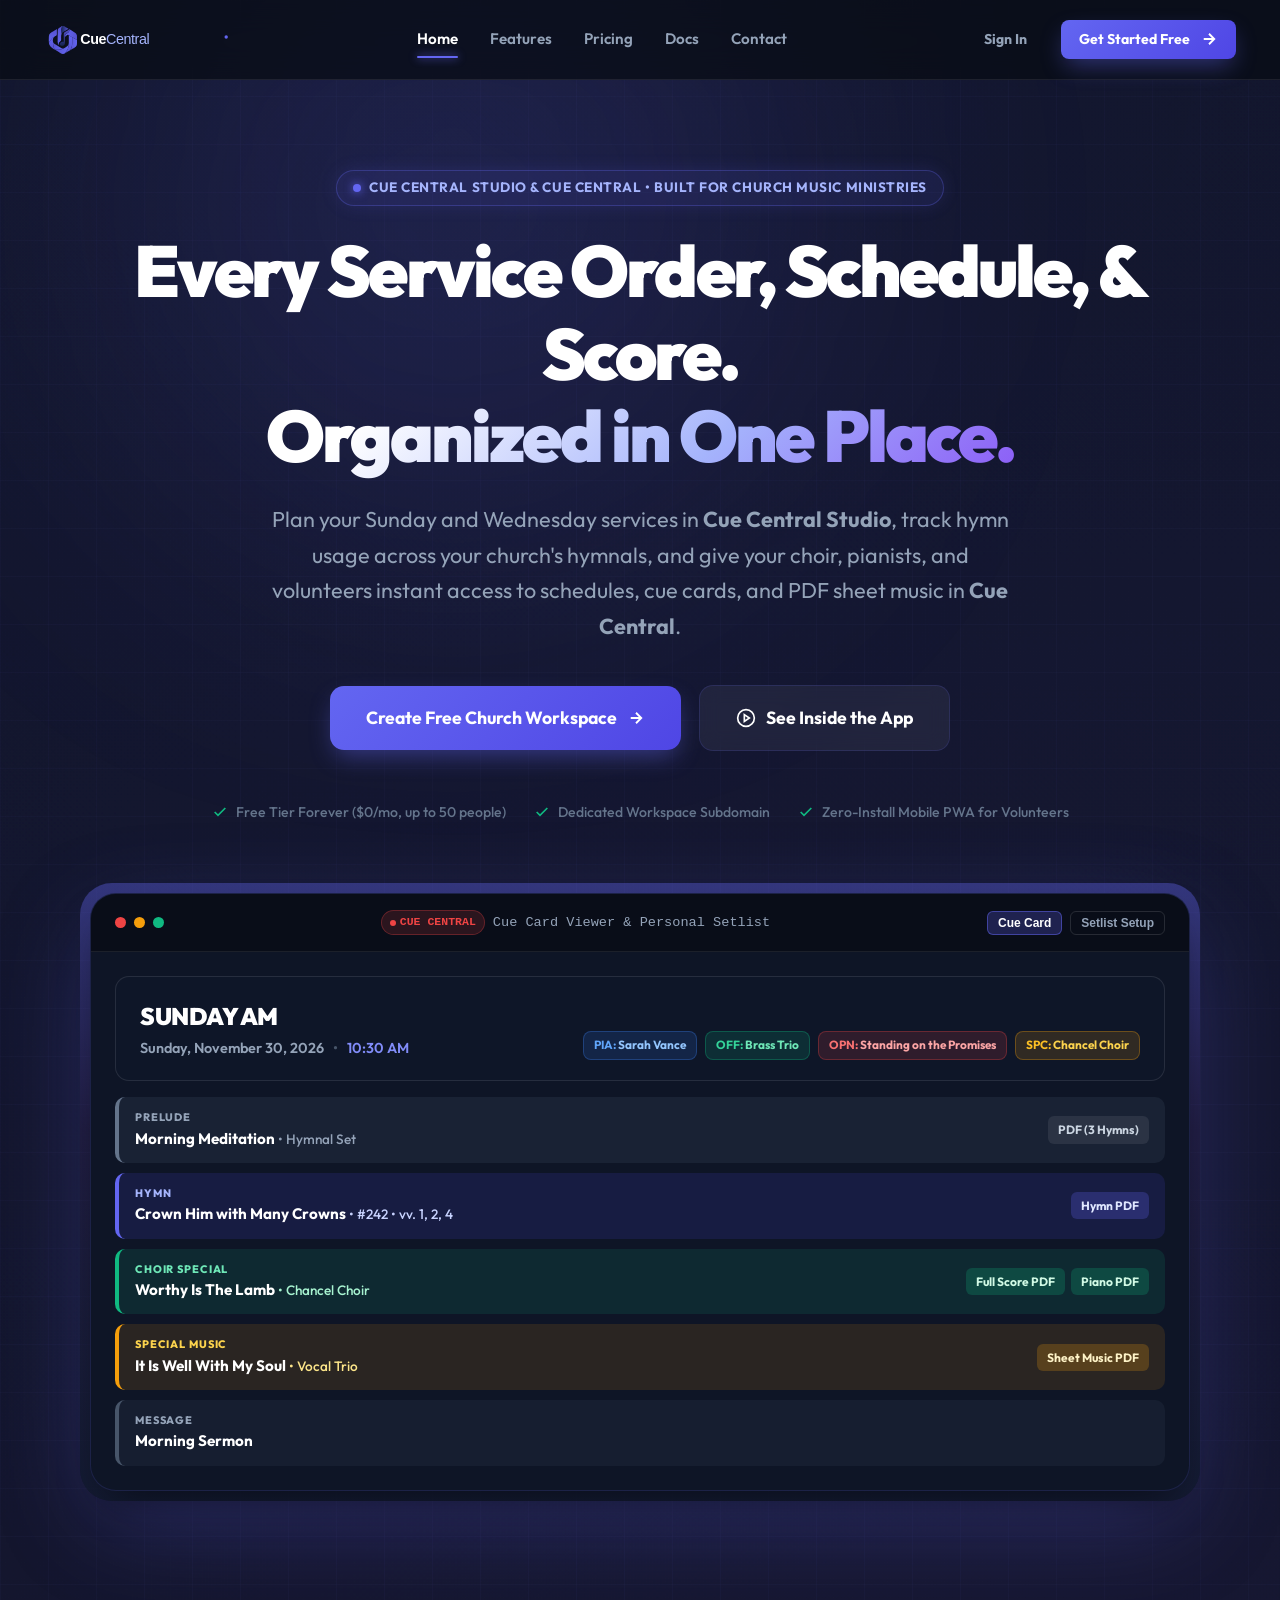
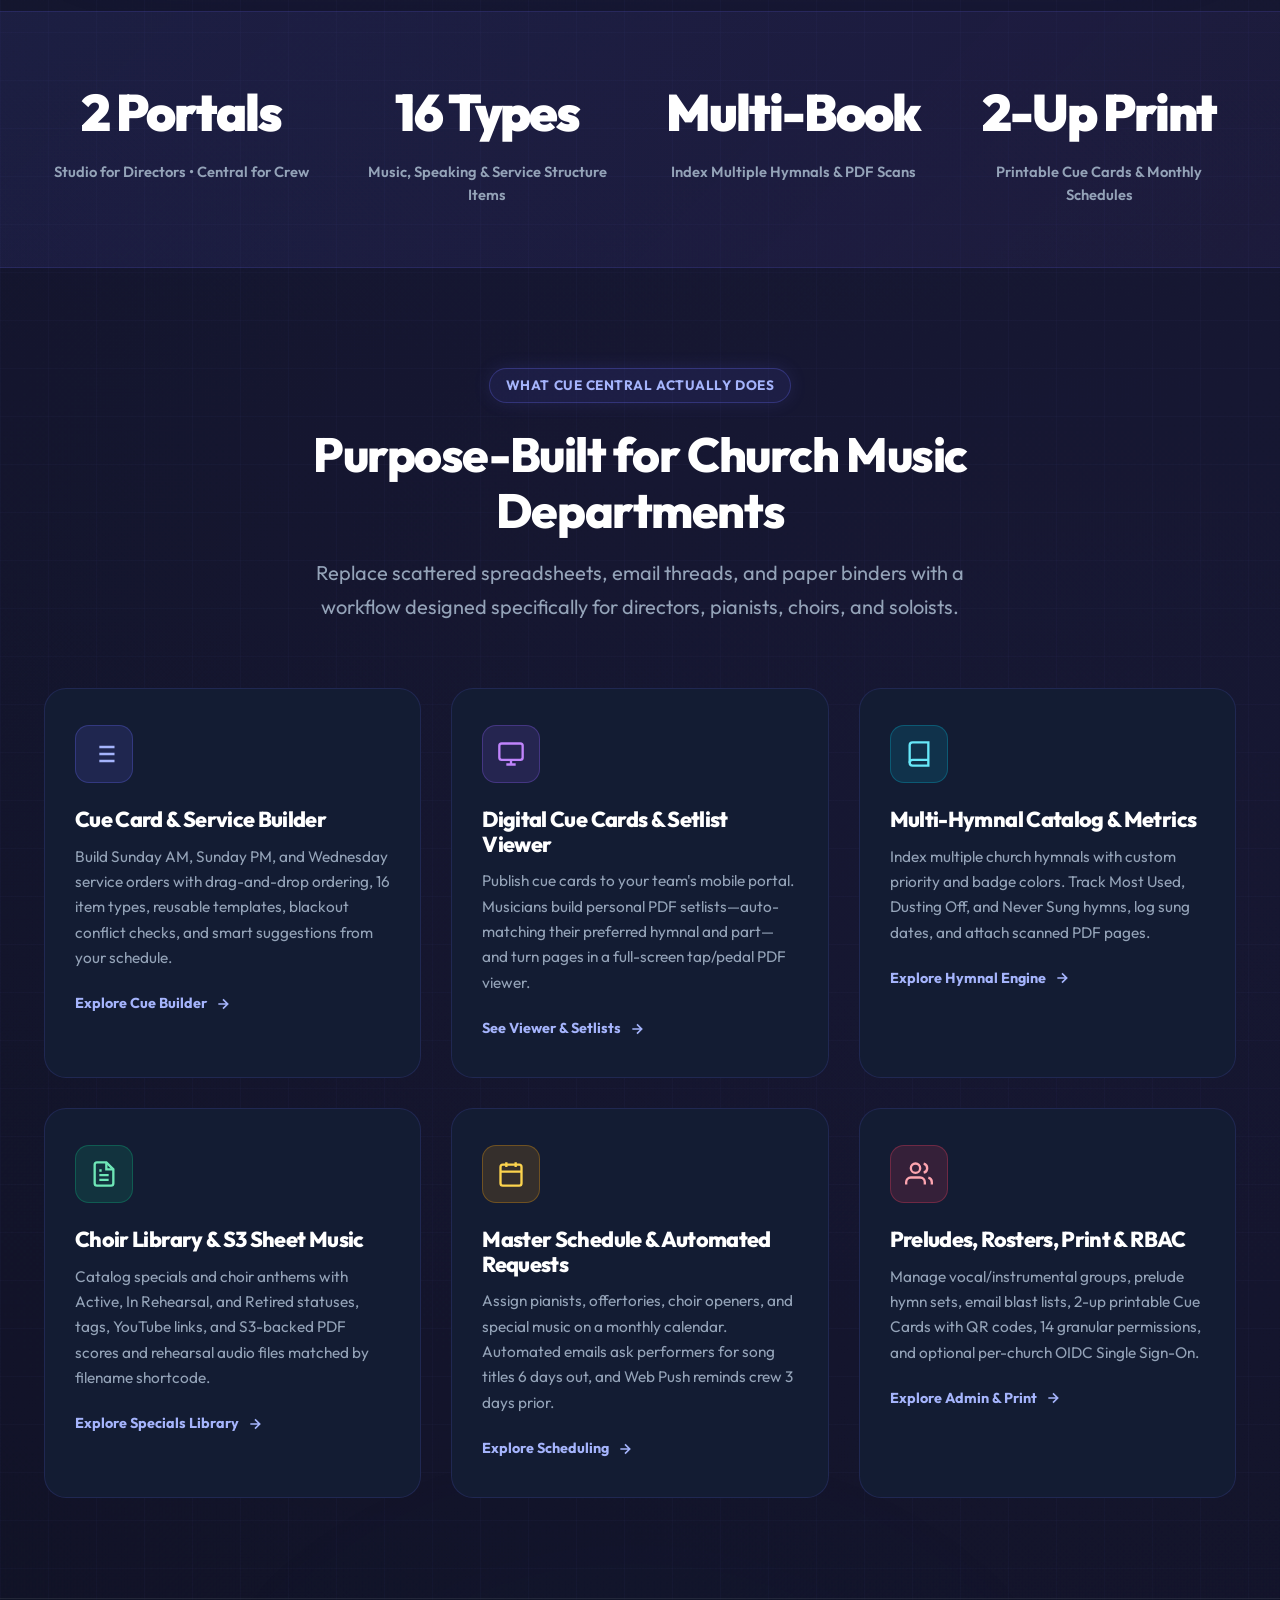
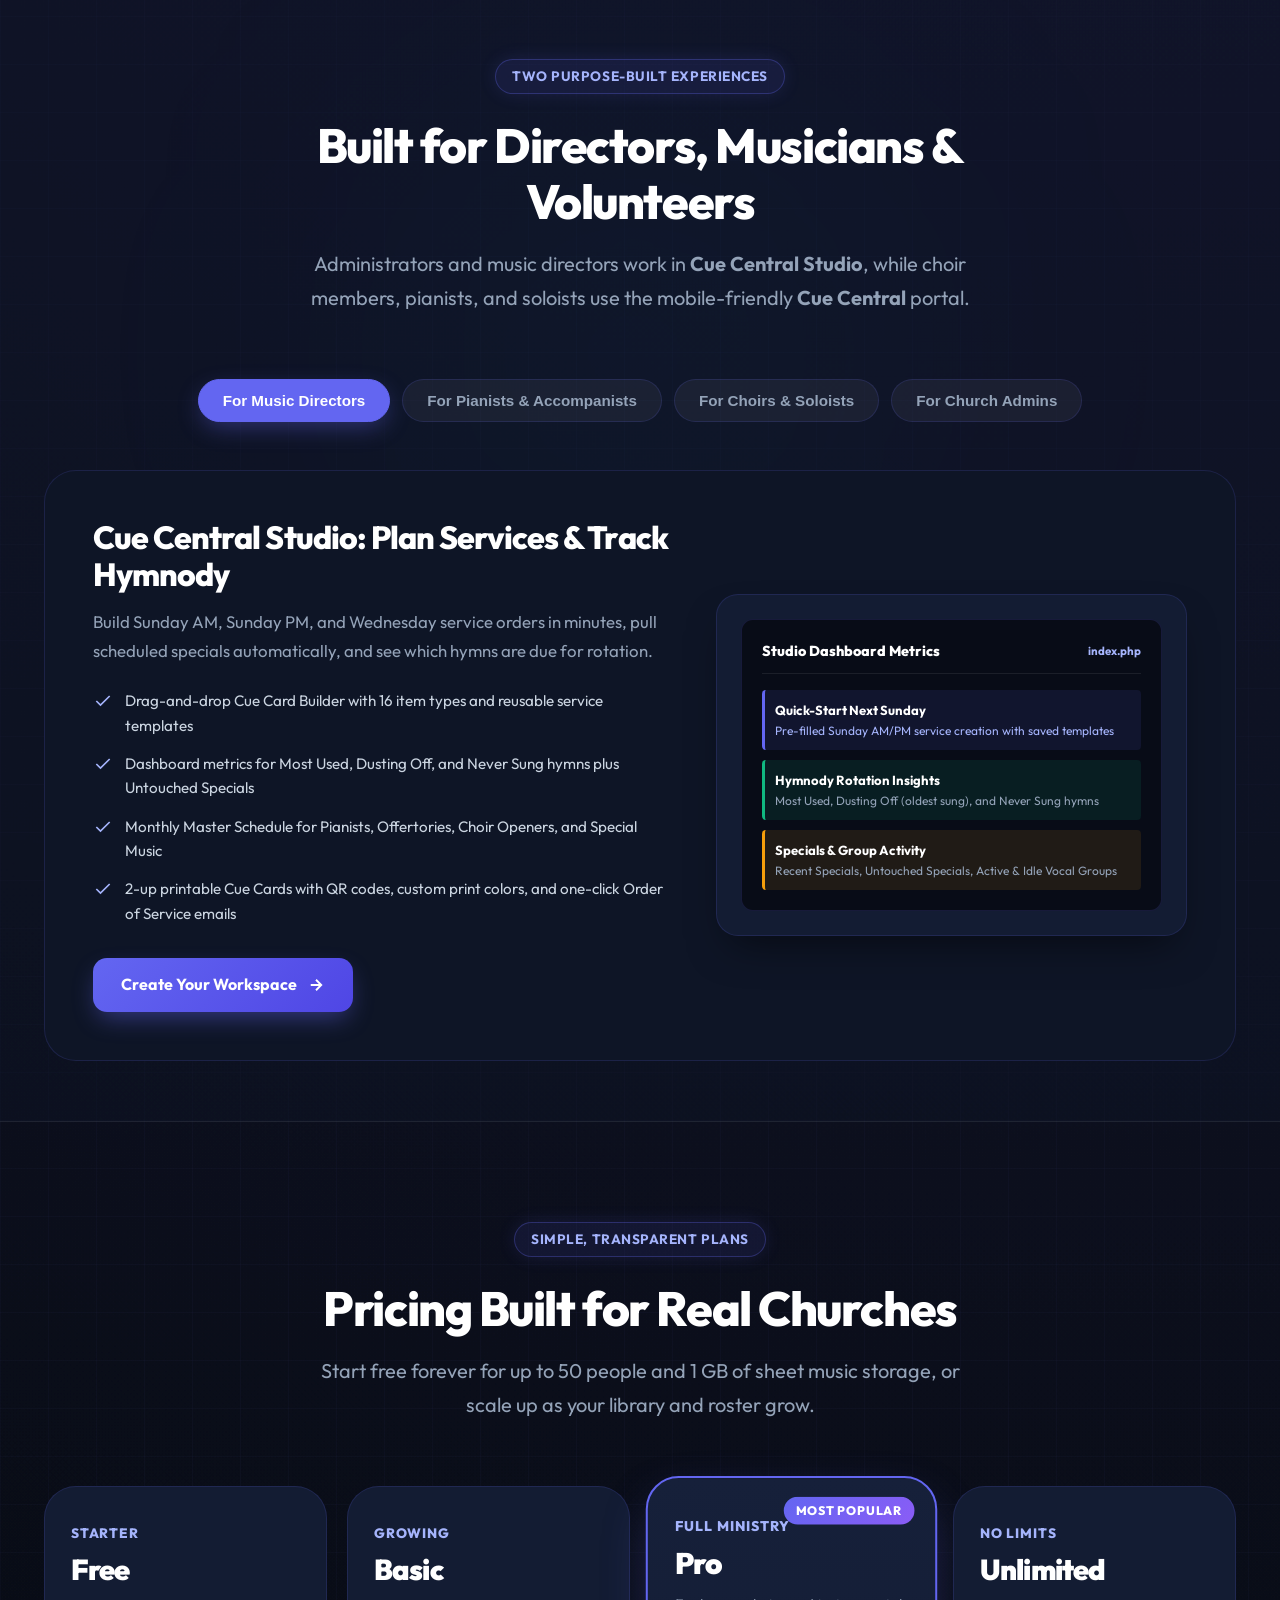
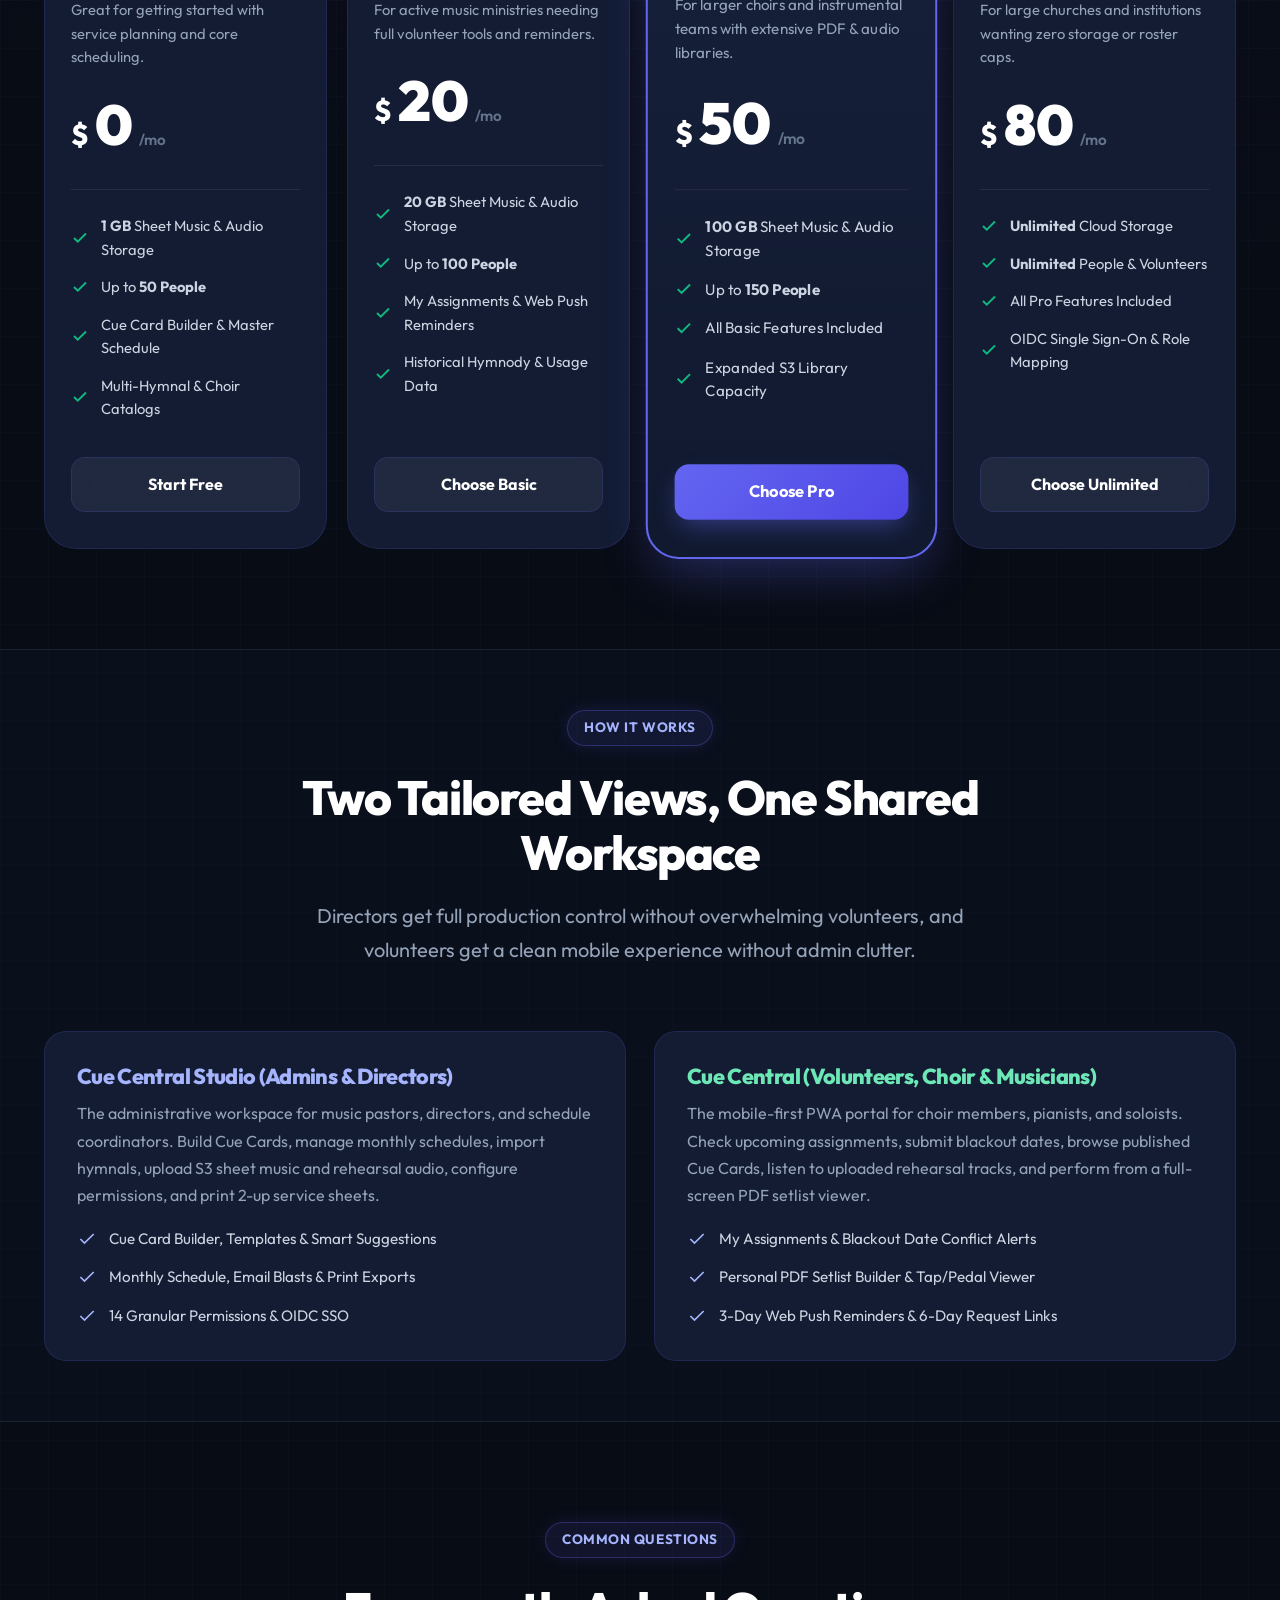
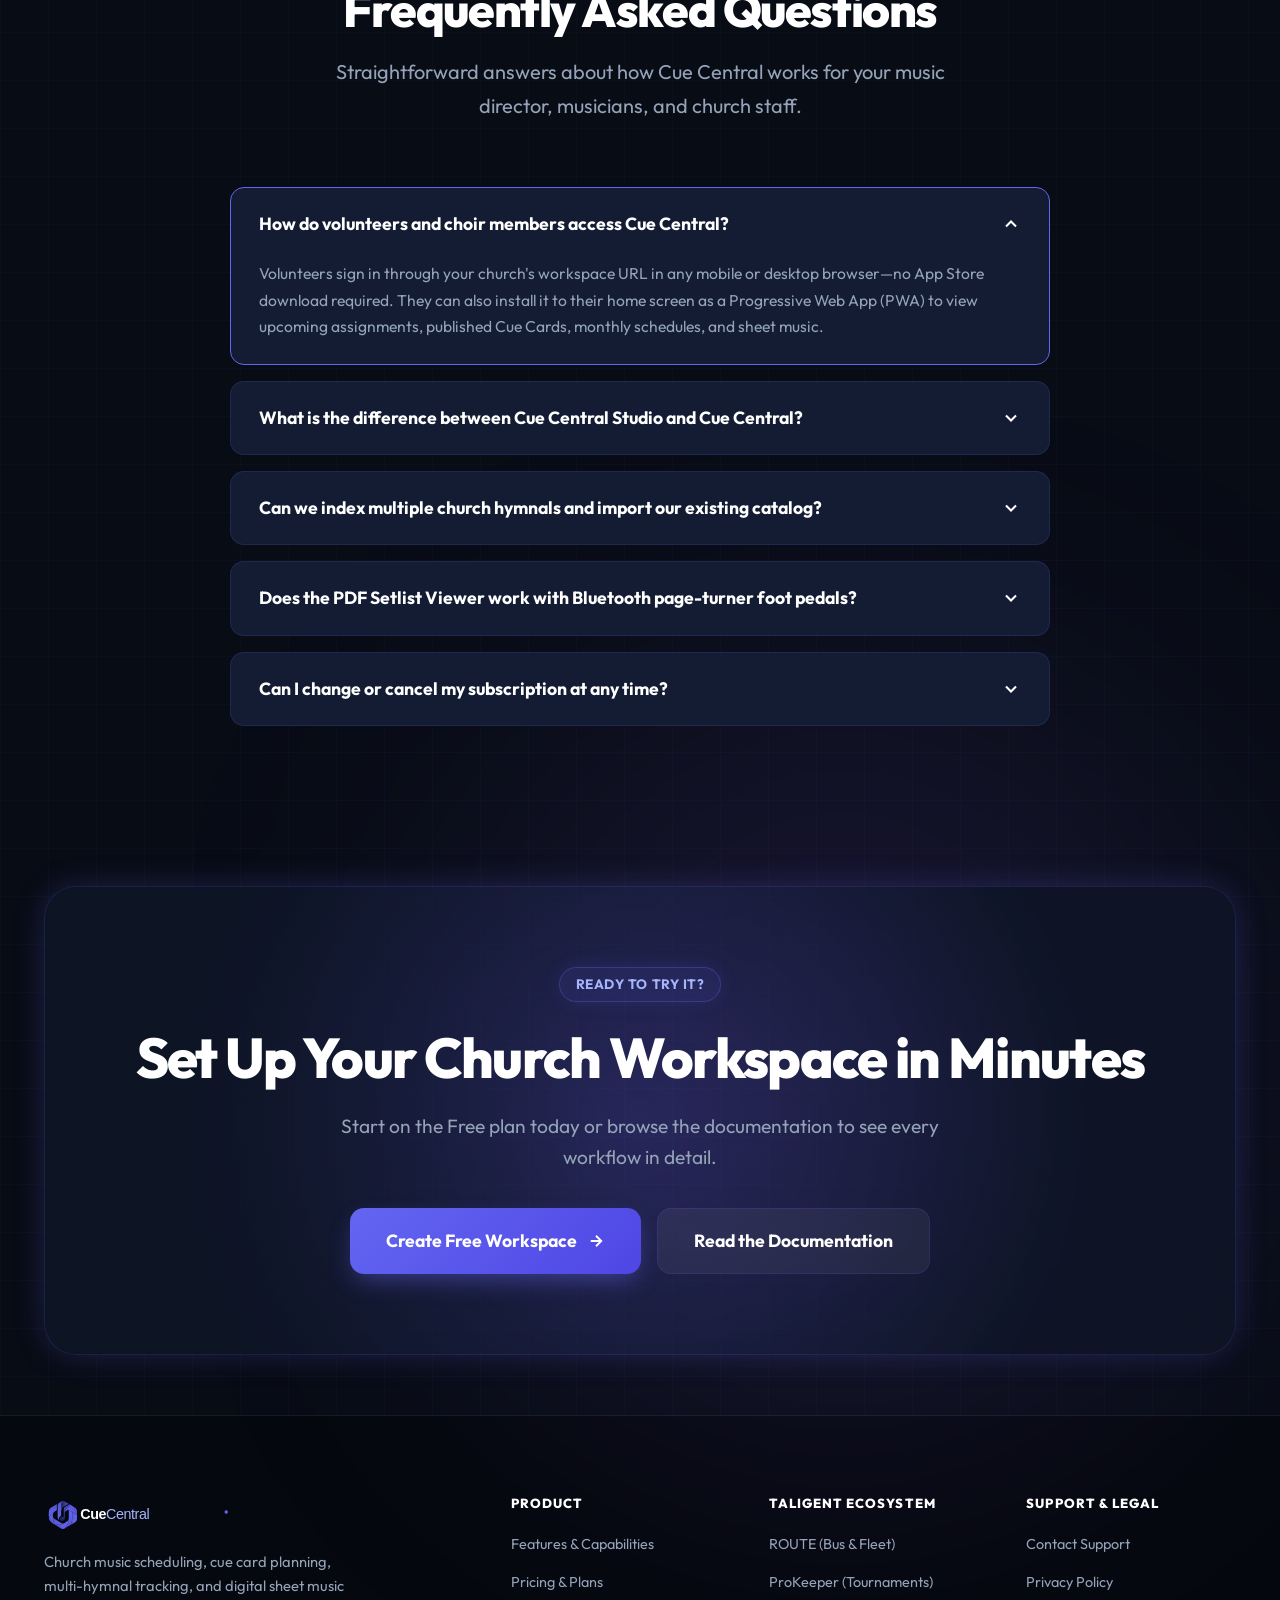
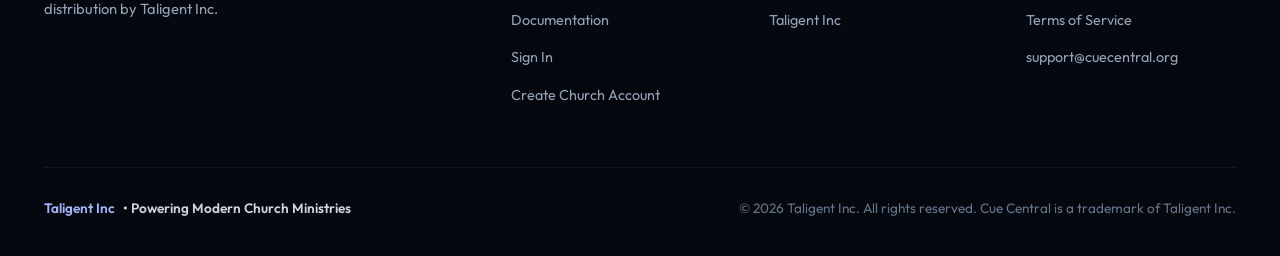
==== commit 49e153b7: "refactor: replace interactive app preview card with tabbed cue card viewer layout in site markup" ====
--- a/index.html
+++ b/index.html
@@ -127,27 +127,6 @@
 
             <!-- Interactive App Preview Card -->
             <div class="cockpit-wrapper" id="cockpit-demo">
-                <!-- Floating Badges -->
-                <div class="hero-float-badge badge-float-left">
-                    <div class="float-icon">
-                        <svg width="20" height="20" viewBox="0 0 24 24" fill="none" stroke="currentColor" stroke-width="2"><path d="M9 18V5l12-2v13"/><circle cx="6" cy="18" r="3"/><circle cx="18" cy="16" r="3"/></svg>
-                    </div>
-                    <div class="float-text">
-                        <h6>Personal PDF Setlists</h6>
-                        <p>Tap &amp; Pedal Page-Turner</p>
-                    </div>
-                </div>
-
-                <div class="hero-float-badge badge-float-right">
-                    <div class="float-icon" style="background: linear-gradient(135deg, #10b981 0%, #059669 100%);">
-                        <svg width="20" height="20" viewBox="0 0 24 24" fill="none" stroke="currentColor" stroke-width="2"><path d="M18 8A6 6 0 0 0 6 8c0 7-3 9-3 9h18s-3-2-3-9"/><path d="M13.73 21a2 2 0 0 1-3.46 0"/></svg>
-                    </div>
-                    <div class="float-text">
-                        <h6>Automated Reminders</h6>
-                        <p>Web Push &amp; Request Emails</p>
-                    </div>
-                </div>
-
                 <div class="cockpit-frame">
                     <div class="cockpit-header">
                         <div class="cockpit-dots">
@@ -156,127 +135,104 @@
                             <span class="cockpit-dot dot-green"></span>
                         </div>
                         <div class="cockpit-title-bar">
-                            <span class="cockpit-badge-live">PUBLISHED CUE CARD</span>
-                            <span>Sunday AM • 10:30 AM</span>
-                        </div>
-                        <div style="font-size: 0.78rem; color: #94a3b8; font-family: var(--font-mono);">
-                            PIA • OFF • OPN • SPC
-                        </div>
-                    </div>
-
-                    <div class="cockpit-body">
-                        <!-- Left: Order of Service -->
-                        <div class="cockpit-timeline">
-                            <div class="timeline-header">
-                                <span>Service Order (Click Item)</span>
-                                <span>16 Types</span>
-                            </div>
-
-                            <div class="timeline-item" data-song-id="prelude">
-                                <span class="timeline-time">PRE</span>
-                                <div class="timeline-info">
-                                    <h5>Prelude Set</h5>
-                                    <p>Morning Meditation • 3 Hymns</p>
-                                </div>
-                            </div>
-
-                            <div class="timeline-item active" data-song-id="hymn1">
-                                <span class="timeline-time">HYM</span>
-                                <div class="timeline-info">
-                                    <h5>Crown Him with Many Crowns</h5>
-                                    <p>MAJ #242 • vv. 1, 2, 4</p>
-                                </div>
-                            </div>
-
-                            <div class="timeline-item" data-song-id="choir">
-                                <span class="timeline-time">CHR</span>
-                                <div class="timeline-info">
-                                    <h5>Choir Special: Worthy Is The Lamb</h5>
-                                    <p>Chancel Choir • PDF &amp; Audio</p>
-                                </div>
-                            </div>
-
-                            <div class="timeline-item" data-song-id="special">
-                                <span class="timeline-time">SPC</span>
-                                <div class="timeline-info">
-                                    <h5>Special Music: It Is Well</h5>
-                                    <p>Vocal Trio • Confirmed</p>
-                                </div>
-                            </div>
-
-                            <div class="timeline-item" data-song-id="closing">
-                                <span class="timeline-time">HYM</span>
-                                <div class="timeline-info">
-                                    <h5>Blessed Assurance</h5>
-                                    <p>MAJ #318 • vv. 1, 3</p>
-                                </div>
-                            </div>
-                        </div>
-
-                        <!-- Center: Cue Card Item & Sheet Music Detail -->
-                        <div class="cockpit-stage">
-                            <div class="stage-top-meta">
+                            <span class="cockpit-badge-live">CUE CENTRAL</span>
+                            <span>Cue Card Viewer &amp; Personal Setlist</span>
+                        </div>
+                        <div style="display: flex; gap: 8px; align-items: center;">
+                            <button type="button" class="preview-tab-btn active" data-preview-tab="cuecard" style="background: rgba(99, 102, 241, 0.25); color: #ffffff; border: 1px solid rgba(99, 102, 241, 0.5); padding: 4px 10px; border-radius: 6px; font-size: 0.75rem; font-weight: 700; cursor: pointer;">Cue Card</button>
+                            <button type="button" class="preview-tab-btn" data-preview-tab="setlist" style="background: transparent; color: #94a3b8; border: 1px solid rgba(255, 255, 255, 0.12); padding: 4px 10px; border-radius: 6px; font-size: 0.75rem; font-weight: 700; cursor: pointer;">Setlist Setup</button>
+                        </div>
+                    </div>
+
+                    <!-- Tab 1: Authentic Cue Card Viewer Layout -->
+                    <div id="preview-tab-cuecard" style="padding: 24px; text-align: left;">
+                        <!-- Service Header Card (matches central_cuecardviewer.php) -->
+                        <div style="background: rgba(15, 23, 42, 0.85); border: 1px solid rgba(255, 255, 255, 0.1); border-radius: 14px; padding: 20px 24px; margin-bottom: 16px; display: flex; flex-wrap: wrap; justify-content: space-between; align-items: flex-end; gap: 16px;">
+                            <div>
+                                <div style="font-size: 1.5rem; font-weight: 900; color: #ffffff; letter-spacing: -0.02em; text-transform: uppercase;">Sunday AM</div>
+                                <div style="font-size: 0.9rem; font-weight: 600; color: #94a3b8; margin-top: 2px;">
+                                    Sunday, November 30, 2026 <span style="margin: 0 6px; color: #475569;">•</span> <span style="color: #818cf8;">10:30 AM</span>
+                                </div>
+                            </div>
+                            <div style="display: flex; flex-wrap: wrap; gap: 8px;">
+                                <span style="background: rgba(59, 130, 246, 0.15); color: #93c5fd; border: 1px solid rgba(59, 130, 246, 0.3); padding: 4px 10px; border-radius: 8px; font-size: 0.74rem; font-weight: 700;"><strong style="color: #60a5fa;">PIA:</strong> Sarah Vance</span>
+                                <span style="background: rgba(16, 185, 129, 0.15); color: #6ee7b7; border: 1px solid rgba(16, 185, 129, 0.3); padding: 4px 10px; border-radius: 8px; font-size: 0.74rem; font-weight: 700;"><strong style="color: #34d399;">OFF:</strong> Brass Trio</span>
+                                <span style="background: rgba(239, 68, 68, 0.15); color: #fca5a5; border: 1px solid rgba(239, 68, 68, 0.3); padding: 4px 10px; border-radius: 8px; font-size: 0.74rem; font-weight: 700;"><strong style="color: #f87171;">OPN:</strong> Standing on the Promises</span>
+                                <span style="background: rgba(245, 158, 11, 0.15); color: #fcd34d; border: 1px solid rgba(245, 158, 11, 0.3); padding: 4px 10px; border-radius: 8px; font-size: 0.74rem; font-weight: 700;"><strong style="color: #fbbf24;">SPC:</strong> Chancel Choir</span>
+                            </div>
+                        </div>
+
+                        <!-- Ordered Service Items (matches central_cuecardviewer.php rows) -->
+                        <div style="display: flex; flex-direction: column; gap: 10px;">
+                            <div style="background: rgba(30, 41, 59, 0.7); border-left: 4px solid #64748b; border-radius: 10px; padding: 12px 16px; display: flex; justify-content: space-between; align-items: center; gap: 12px; flex-wrap: wrap;">
                                 <div>
-                                    <div class="stage-song-title">Crown Him with Many Crowns</div>
-                                    <div class="stage-song-details">
-                                        <span>Congregational</span> • <span>Key of D</span> • <span>MAJ #242 • SSH #18</span>
-                                    </div>
-                                </div>
-                                <span id="stage-type-badge" style="background: rgba(99, 102, 241, 0.2); color: #a5b4fc; padding: 4px 12px; border-radius: 6px; font-size: 0.8rem; font-weight: 700;">HYMN</span>
-                            </div>
-
-                            <div class="stage-prompter-display">
-                                <div class="prompter-stanza">
-                                    Verses to Sing: 1, 2, 4<br>
-                                    OOS Format: Crown Him with Many Crowns - #242 - vv. 1, 2, 4
-                                </div>
-                                <div class="prompter-cue-line">
-                                    Last Sung: 14 weeks ago • Hymnal Scan PDF Attached
-                                </div>
-                            </div>
-
-                            <div class="stage-bottom-controls">
-                                <div class="stage-timer" style="font-size: 0.85rem;">PDF Setlist Ready</div>
-                                <div style="display: flex; gap: 8px;">
-                                    <span id="stage-next-item" style="font-size: 0.78rem; background: rgba(255,255,255,0.06); padding: 4px 10px; border-radius: 4px; color: #cbd5e1;">Next: Choir Opener — Standing on the Promises</span>
-                                </div>
-                            </div>
-                        </div>
-
-                        <!-- Right: Studio & Volunteer Context -->
-                        <div class="cockpit-telemetry">
-                            <div class="telemetry-card">
-                                <div class="telemetry-label">Multi-Hymnal Index</div>
-                                <div class="telemetry-value">Majesty &amp; Soul-Stirring</div>
-                                <div style="font-size: 0.74rem; color: #94a3b8; margin-top: 4px;">Custom priority &amp; badge colors per book</div>
-                            </div>
-
-                            <div class="telemetry-card">
-                                <div class="telemetry-label">Service Schedule Flags</div>
-                                <div class="roster-pill-list">
-                                    <div class="roster-pill">
-                                        <span>PIA • Pianist Assigned</span>
-                                        <span class="roster-status"></span>
-                                    </div>
-                                    <div class="roster-pill">
-                                        <span>OFF • Offertory Assigned</span>
-                                        <span class="roster-status"></span>
-                                    </div>
-                                    <div class="roster-pill">
-                                        <span>OPN • Choir Opener Ready</span>
-                                        <span class="roster-status"></span>
-                                    </div>
-                                    <div class="roster-pill">
-                                        <span>SPC • Special Music Set</span>
-                                        <span class="roster-status"></span>
-                                    </div>
-                                </div>
-                            </div>
-
-                            <div class="telemetry-card">
-                                <div class="telemetry-label">Volunteer Setlist Viewer</div>
-                                <div style="font-size: 0.8rem; font-weight: 600; color: #ffffff;">Full-Screen PDF Stack</div>
-                                <div style="font-size: 0.72rem; color: #a5b4fc; margin-top: 2px;">Tap Zones &amp; Arrow-Key Pedals</div>
+                                    <div style="font-size: 0.68rem; font-weight: 800; text-transform: uppercase; letter-spacing: 0.08em; color: #94a3b8;">Prelude</div>
+                                    <div style="font-size: 0.95rem; font-weight: 700; color: #ffffff;">Morning Meditation <span style="font-weight: 500; color: #94a3b8; font-size: 0.85rem;">• Hymnal Set</span></div>
+                                </div>
+                                <span style="background: rgba(255, 255, 255, 0.08); color: #cbd5e1; padding: 4px 10px; border-radius: 6px; font-size: 0.75rem; font-weight: 700;">PDF (3 Hymns)</span>
+                            </div>
+
+                            <div style="background: rgba(79, 70, 229, 0.14); border-left: 4px solid #6366f1; border-radius: 10px; padding: 12px 16px; display: flex; justify-content: space-between; align-items: center; gap: 12px; flex-wrap: wrap;">
+                                <div>
+                                    <div style="font-size: 0.68rem; font-weight: 800; text-transform: uppercase; letter-spacing: 0.08em; color: #a5b4fc;">Hymn</div>
+                                    <div style="font-size: 0.95rem; font-weight: 700; color: #ffffff;">Crown Him with Many Crowns <span style="font-weight: 500; color: #c7d2fe; font-size: 0.85rem;">• #242 • vv. 1, 2, 4</span></div>
+                                </div>
+                                <span style="background: rgba(99, 102, 241, 0.25); color: #e0e7ff; padding: 4px 10px; border-radius: 6px; font-size: 0.75rem; font-weight: 700;">Hymn PDF</span>
+                            </div>
+
+                            <div style="background: rgba(16, 185, 129, 0.12); border-left: 4px solid #10b981; border-radius: 10px; padding: 12px 16px; display: flex; justify-content: space-between; align-items: center; gap: 12px; flex-wrap: wrap;">
+                                <div>
+                                    <div style="font-size: 0.68rem; font-weight: 800; text-transform: uppercase; letter-spacing: 0.08em; color: #6ee7b7;">Choir Special</div>
+                                    <div style="font-size: 0.95rem; font-weight: 700; color: #ffffff;">Worthy Is The Lamb <span style="font-weight: 500; color: #a7f3d0; font-size: 0.85rem;">• Chancel Choir</span></div>
+                                </div>
+                                <div style="display: flex; gap: 6px;">
+                                    <span style="background: rgba(16, 185, 129, 0.22); color: #d1fae5; padding: 4px 10px; border-radius: 6px; font-size: 0.75rem; font-weight: 700;">Full Score PDF</span>
+                                    <span style="background: rgba(16, 185, 129, 0.22); color: #d1fae5; padding: 4px 10px; border-radius: 6px; font-size: 0.75rem; font-weight: 700;">Piano PDF</span>
+                                </div>
+                            </div>
+
+                            <div style="background: rgba(245, 158, 11, 0.12); border-left: 4px solid #f59e0b; border-radius: 10px; padding: 12px 16px; display: flex; justify-content: space-between; align-items: center; gap: 12px; flex-wrap: wrap;">
+                                <div>
+                                    <div style="font-size: 0.68rem; font-weight: 800; text-transform: uppercase; letter-spacing: 0.08em; color: #fcd34d;">Special Music</div>
+                                    <div style="font-size: 0.95rem; font-weight: 700; color: #ffffff;">It Is Well With My Soul <span style="font-weight: 500; color: #fde68a; font-size: 0.85rem;">• Vocal Trio</span></div>
+                                </div>
+                                <span style="background: rgba(245, 158, 11, 0.22); color: #fef3c7; padding: 4px 10px; border-radius: 6px; font-size: 0.75rem; font-weight: 700;">Sheet Music PDF</span>
+                            </div>
+
+                            <div style="background: rgba(30, 41, 59, 0.5); border-left: 4px solid #475569; border-radius: 10px; padding: 12px 16px; display: flex; justify-content: space-between; align-items: center;">
+                                <div>
+                                    <div style="font-size: 0.68rem; font-weight: 800; text-transform: uppercase; letter-spacing: 0.08em; color: #94a3b8;">Message</div>
+                                    <div style="font-size: 0.95rem; font-weight: 700; color: #ffffff;">Morning Sermon</div>
+                                </div>
+                            </div>
+                        </div>
+                    </div>
+
+                    <!-- Tab 2: Authentic Setlist Setup & Viewer -->
+                    <div id="preview-tab-setlist" style="display: none; padding: 24px; text-align: left;">
+                        <div style="background: rgba(79, 70, 229, 0.18); border: 1px solid rgba(99, 102, 241, 0.35); border-radius: 14px; padding: 20px 24px; margin-bottom: 16px;">
+                            <div style="font-size: 1.05rem; font-weight: 800; color: #ffffff; margin-bottom: 4px;">Setlist Configuration</div>
+                            <div style="font-size: 0.85rem; color: #c7d2fe; margin-bottom: 16px;">Set your defaults, then Auto-Assign to build your personal PDF stack for this service. You can also upload custom PDFs per item.</div>
+                            <div style="display: grid; grid-template-columns: repeat(auto-fit, minmax(200px, 1fr)); gap: 12px; margin-bottom: 14px;">
+                                <div style="background: rgba(15, 23, 42, 0.75); border: 1px solid rgba(255, 255, 255, 0.12); border-radius: 8px; padding: 10px 14px;">
+                                    <div style="font-size: 0.68rem; font-weight: 800; text-transform: uppercase; letter-spacing: 0.08em; color: #a5b4fc;">Preferred Hymnal</div>
+                                    <div style="font-size: 0.9rem; font-weight: 700; color: #ffffff; margin-top: 2px;">Configured Church Hymnal</div>
+                                </div>
+                                <div style="background: rgba(15, 23, 42, 0.75); border: 1px solid rgba(255, 255, 255, 0.12); border-radius: 8px; padding: 10px 14px;">
+                                    <div style="font-size: 0.68rem; font-weight: 800; text-transform: uppercase; letter-spacing: 0.08em; color: #a5b4fc;">Preferred Tag (Specials)</div>
+                                    <div style="font-size: 0.9rem; font-weight: 700; color: #ffffff; margin-top: 2px;">Piano / Soprano / Full Score</div>
+                                </div>
+                            </div>
+                            <div style="display: flex; gap: 10px; flex-wrap: wrap;">
+                                <span style="background: #ffffff; color: #4338ca; padding: 7px 14px; border-radius: 8px; font-size: 0.8rem; font-weight: 800;">Save &amp; Auto-Assign All</span>
+                                <span style="background: rgba(16, 185, 129, 0.2); color: #6ee7b7; border: 1px solid rgba(16, 185, 129, 0.4); padding: 7px 14px; border-radius: 8px; font-size: 0.8rem; font-weight: 800;">Play Full-Screen PDF Setlist</span>
+                            </div>
+                        </div>
+
+                        <div style="background: rgba(15, 23, 42, 0.85); border: 1px solid rgba(255, 255, 255, 0.1); border-radius: 14px; padding: 18px 22px;">
+                            <div style="font-size: 0.75rem; font-weight: 800; text-transform: uppercase; letter-spacing: 0.08em; color: #6ee7b7; margin-bottom: 6px;">Full-Screen Setlist Viewer (setlist_viewer.php)</div>
+                            <div style="font-size: 0.9rem; color: #cbd5e1; line-height: 1.6;">
+                                Renders your personal PDF stack in a distraction-free PDF.js canvas. Turn pages with left/right screen taps or standard <code>ArrowLeft</code> / <code>ArrowRight</code> foot pedals, and pull down the top drawer anytime to check the Cue Card.
                             </div>
                         </div>
                     </div>
